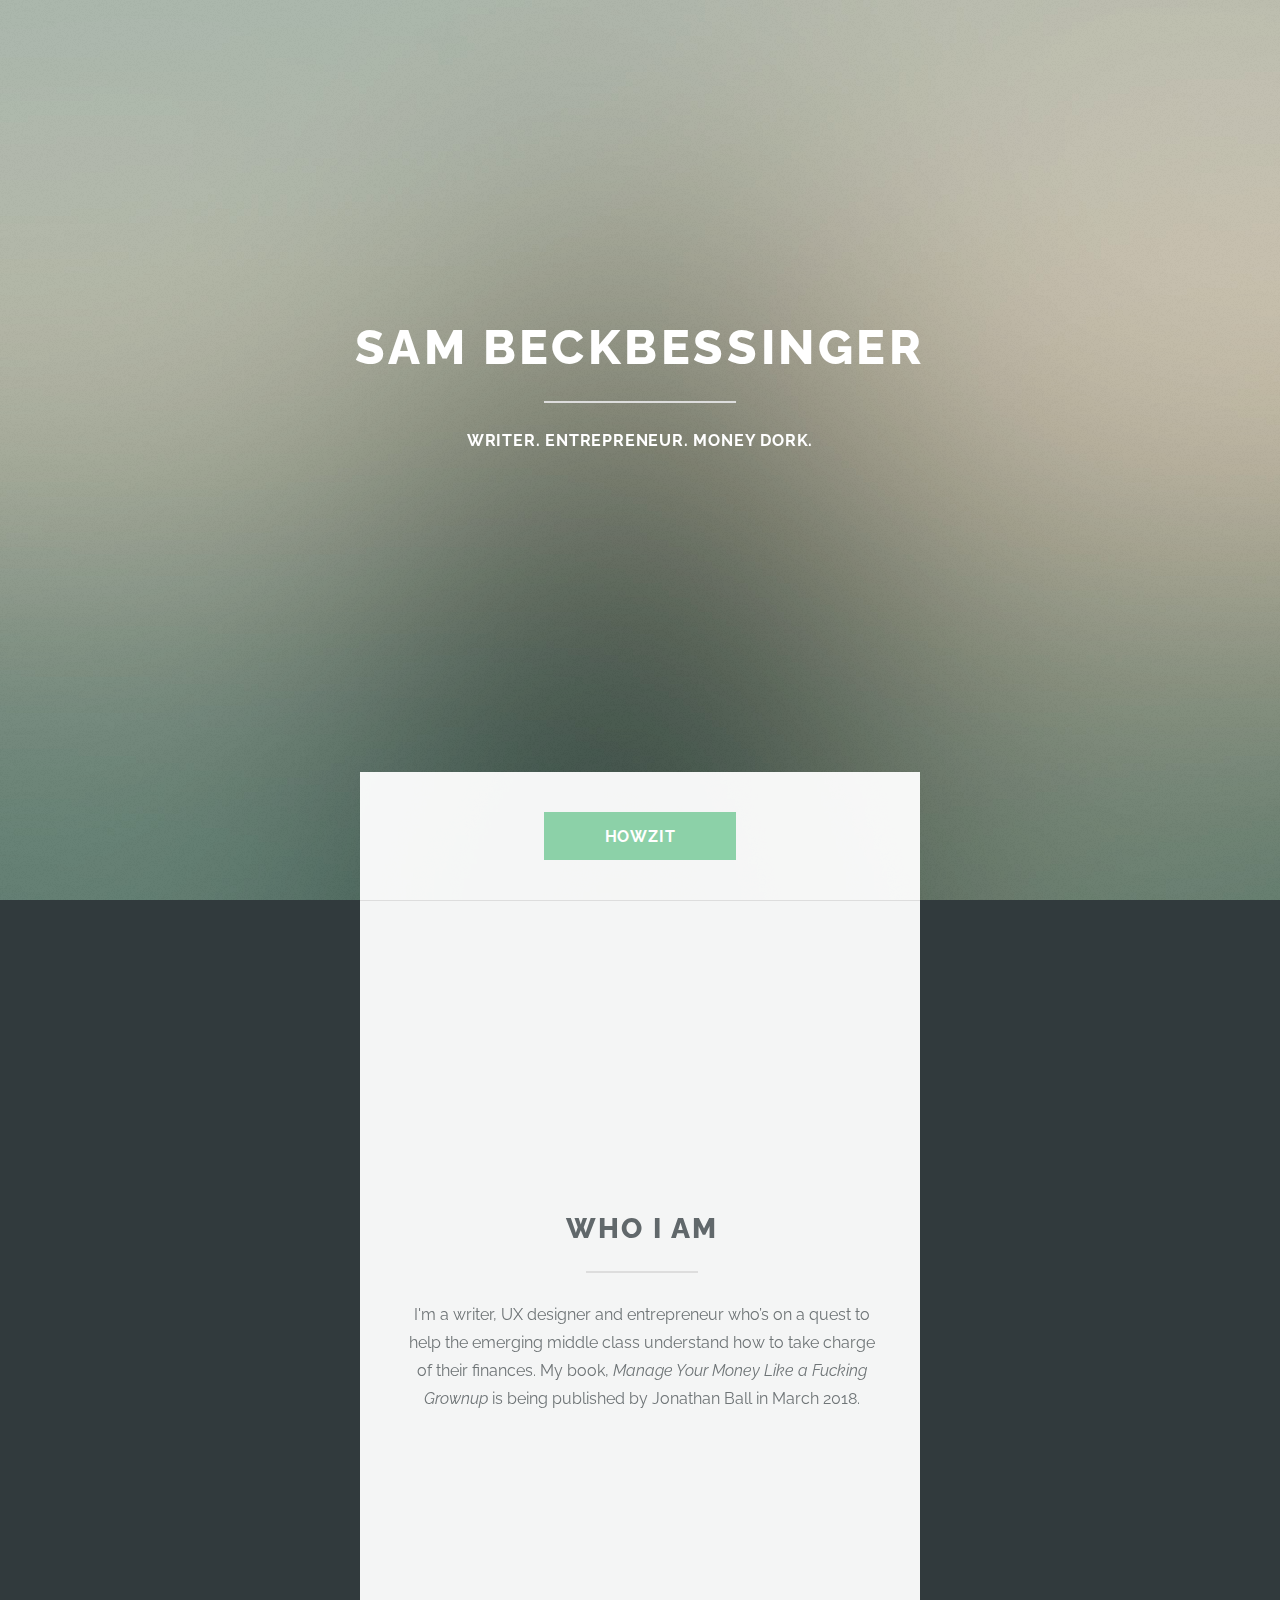
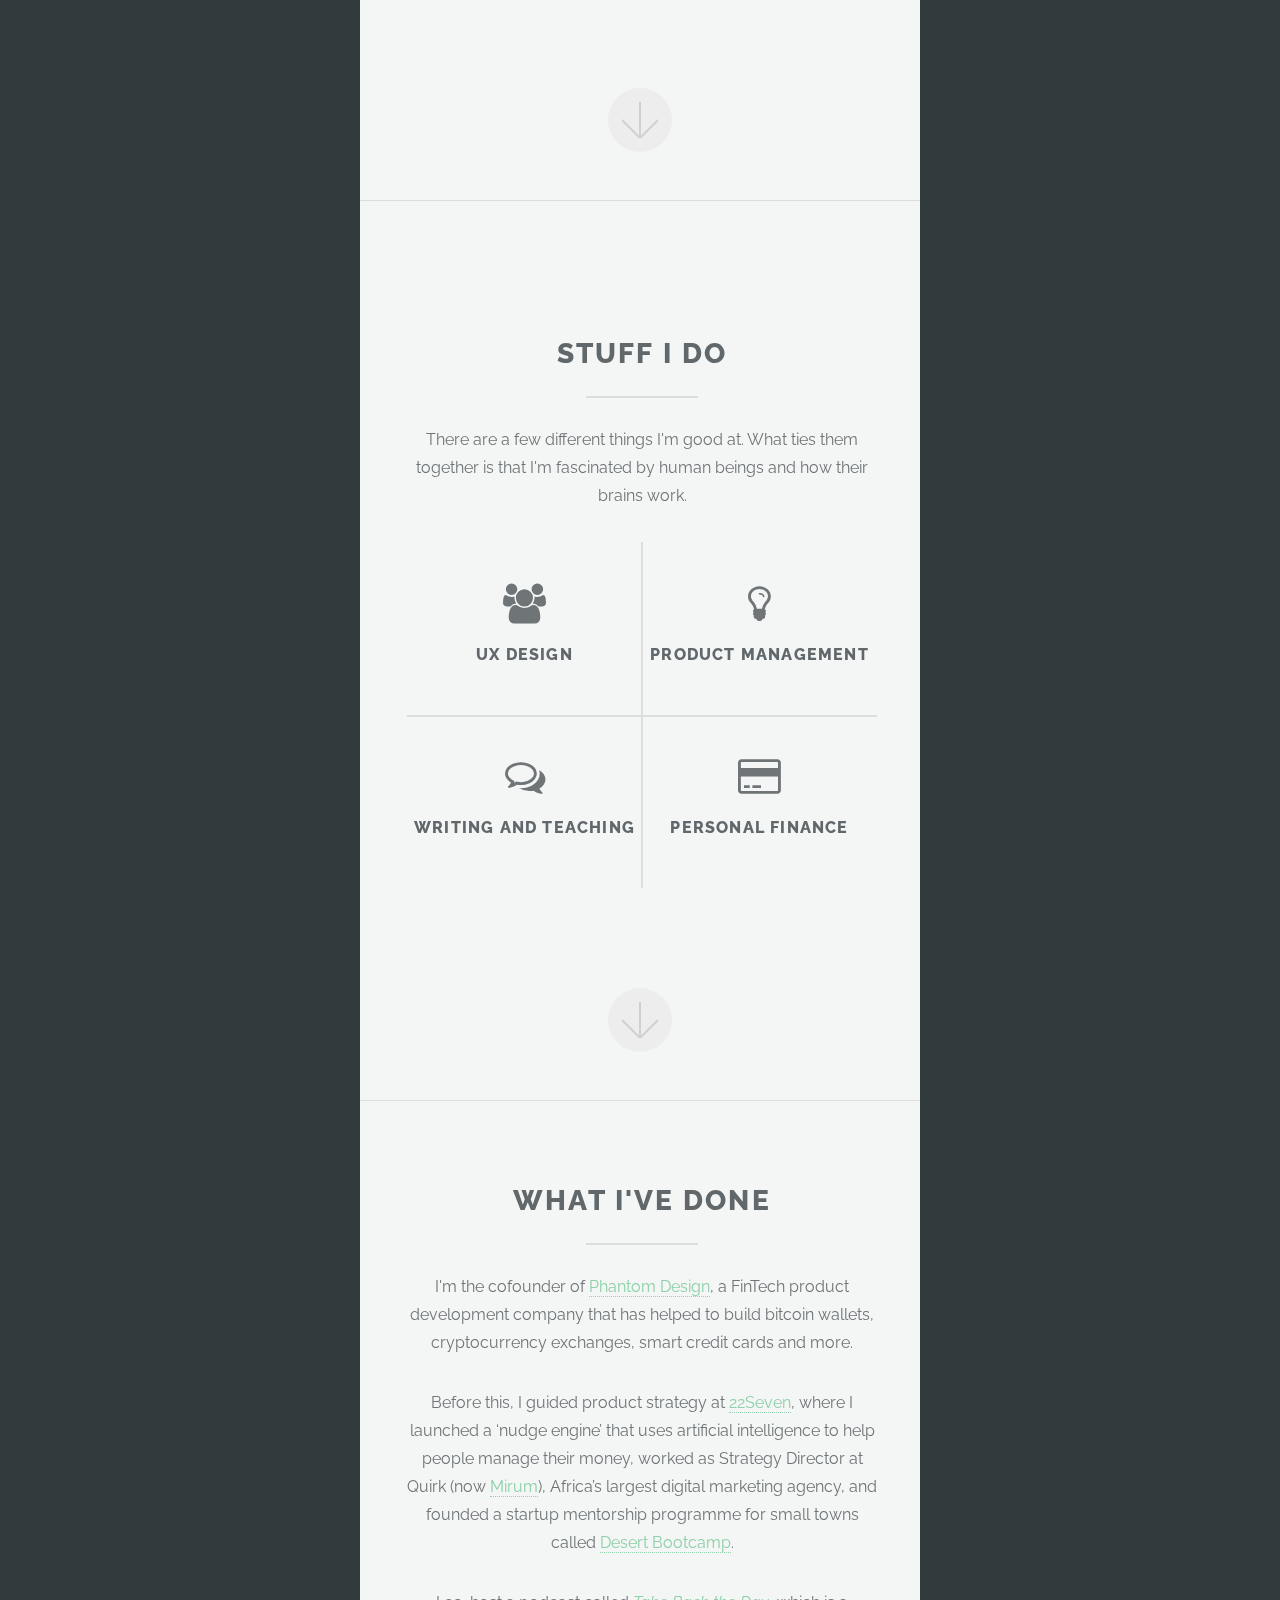
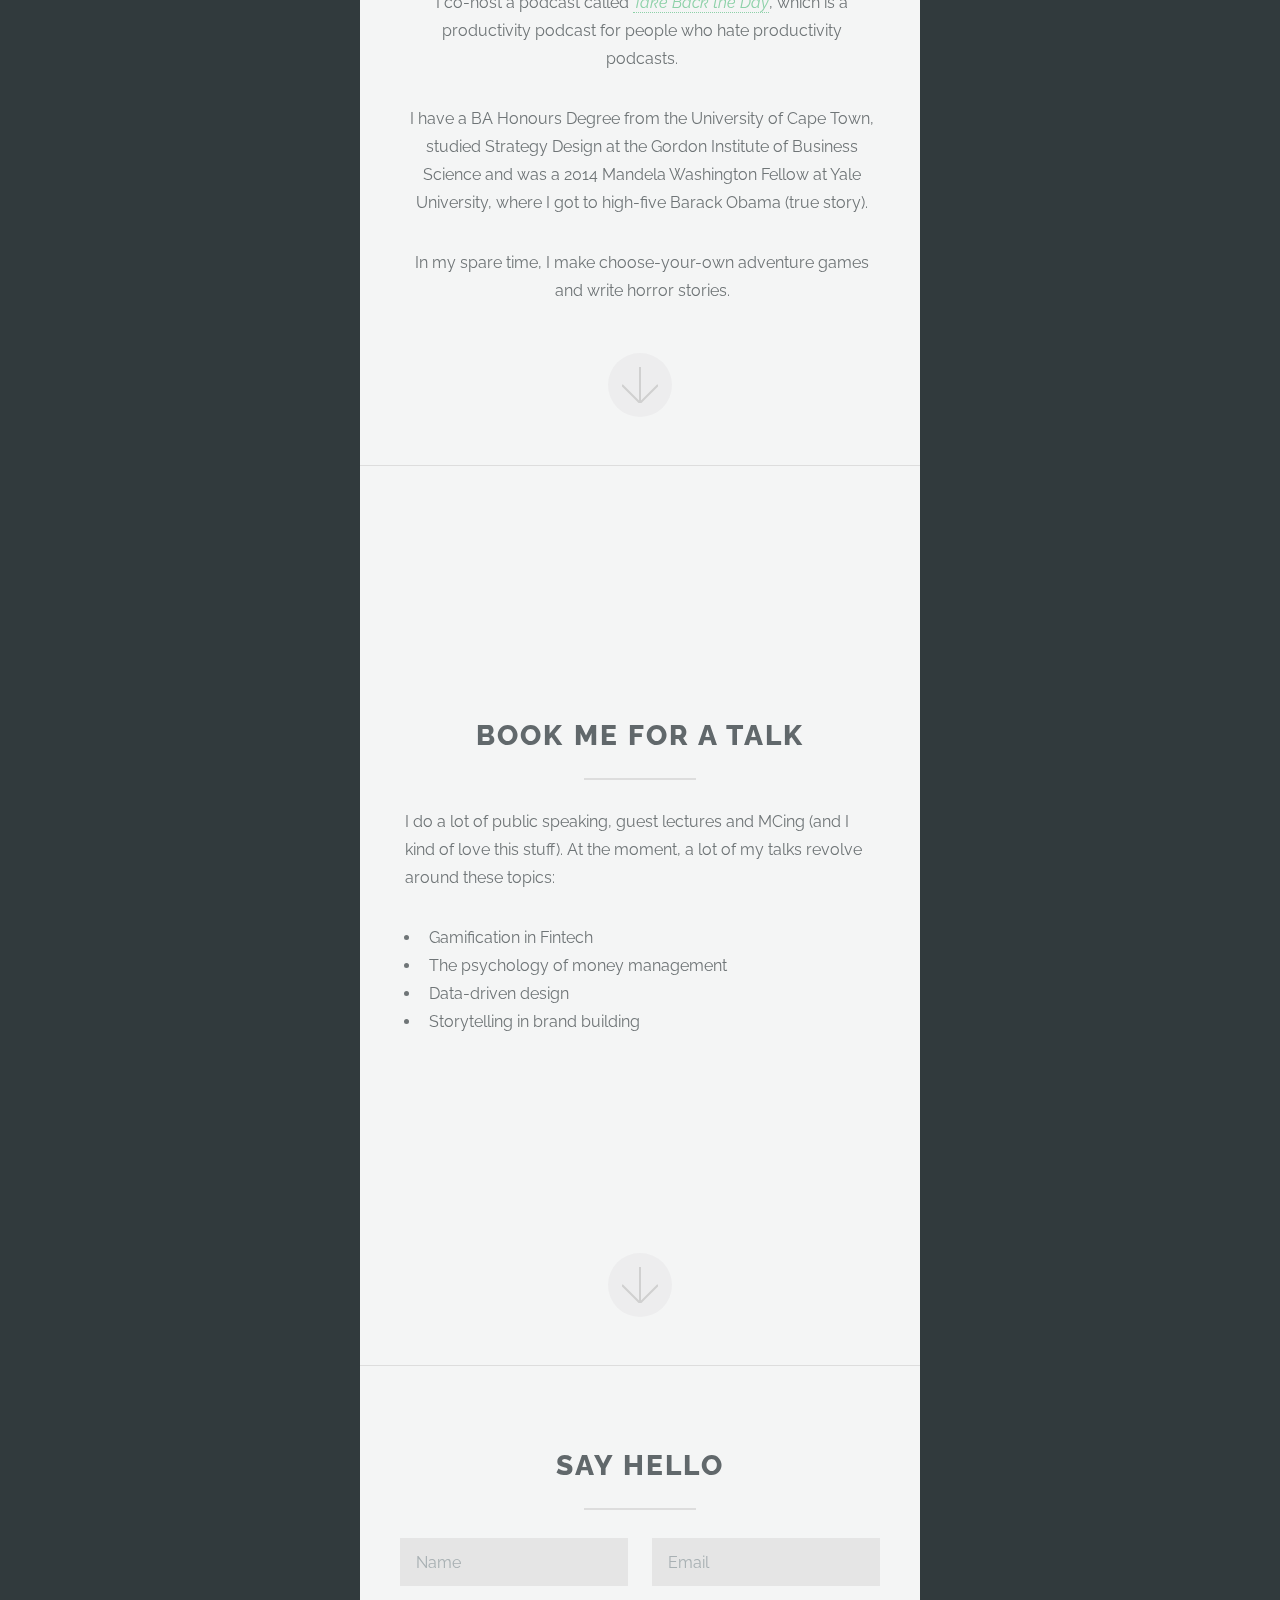
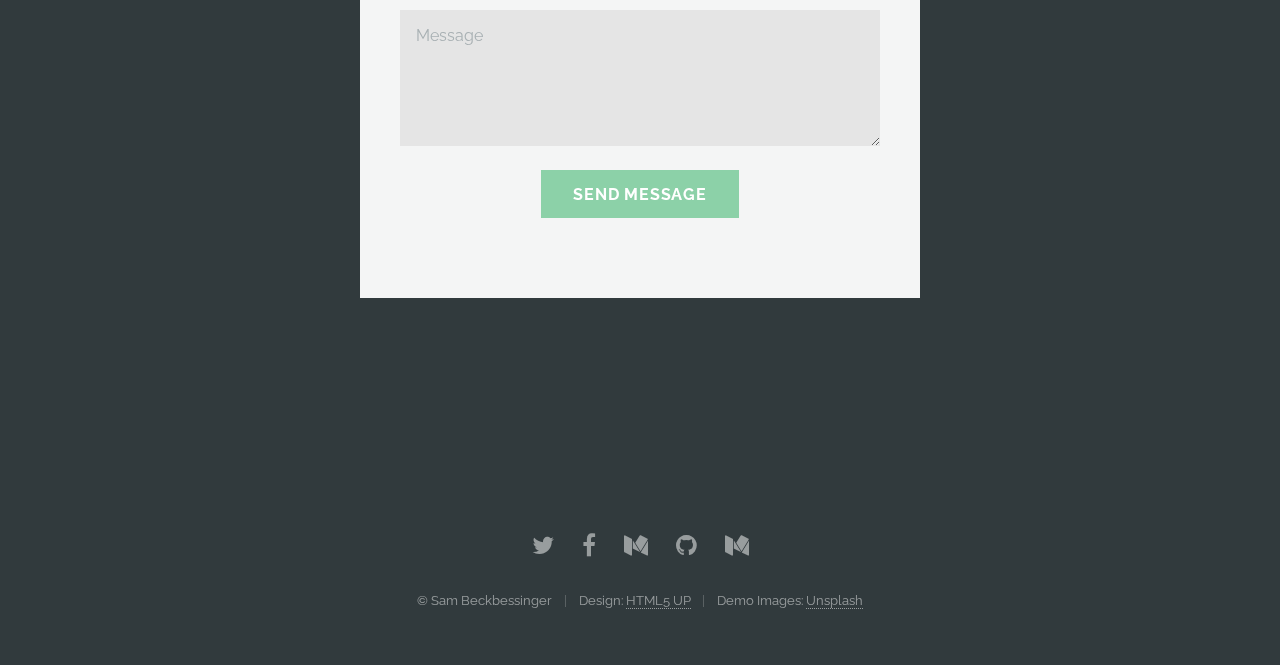
==== index.html @ 21bec955 "Contact form" ====
<!DOCTYPE HTML>
<!--
	Oh, hi. Why are you in the code, yo? If you're wondering, the orignal template is from HTML5up, who are friggen awesome. And god bless them, I'm a mediocre web developer at best. You should test me on my in-depth knowledge of Buffy the Vampire Slayer, though.
-->
<html>
	<head>
		<meta charset="utf-8" />
		<meta http-equiv="x-ua-compatible" content="ie=edge">
		<meta name="viewport" content="width=device-width, initial-scale=1" />
		<!--SEO information-->
		<title>Howzit, you found Sam Beckbessinger.</title>
		<meta name="description" content="Sam is a UX Designer, writer, entrepreneur and money dork. Come say hello.">
		<meta name="keywords" content="ux design, fintech, south africa, personal financial management, fiction, design thinking">
		<!--Stylesheets and js-->
		<!--[if lte IE 8]><script src="assets/js/ie/html5shiv.js"></script><![endif]-->
		<link rel="stylesheet" href="assets/css/main.css" />
		<!--[if lte IE 8]><link rel="stylesheet" href="assets/css/ie8.css" /><![endif]-->
		<!--[if lte IE 9]><link rel="stylesheet" href="assets/css/ie9.css" /><![endif]-->
		<!--Favicons and icons-->
		<link rel="icon" type="image/png" sizes="16x16" href="images/icons/favicon-16x16.png">
	</head>
	<body>

		<!-- Header -->
			<section id="header">
				<header class="major">
					<h1>Sam Beckbessinger</h1>
					<p>Writer. Entrepreneur. Money Dork.</p>
				</header>
				<div class="container">
					<ul class="actions">
						<li><a href="#one" class="button special scrolly">Howzit</a></li>
					</ul>
				</div>
			</section>

		<!-- One -->
			<section id="one" class="main special">
				<div class="container">
					<span class="image fit primary"><img src="images/pic01.jpg" alt="" /></span>
					<div class="content">
						<header class="major">
							<h2>Who I am</h2>
						</header>
						<p>I'm a writer, UX designer and entrepreneur who’s on a quest to help the emerging middle class understand how to take charge of their finances. My book, <em>Manage Your Money Like a Fucking Grownup</em> is being published by Jonathan Ball in March 2018.</p>
					</div>
					<a href="#two" class="goto-next scrolly">What else?</a>
				</div>
			</section>

		<!-- Two -->
			<section id="two" class="main special">
				<div class="container">
					<span class="image fit primary"><img src="images/pic02.jpg" alt="" /></span>
					<div class="content">
						<header class="major">
							<h2>Stuff I do</h2>
						</header>
						<p>There are a few different things I'm good at. What ties them together is that I'm fascinated by human beings and how their brains work.</p>
						<ul class="icons-grid">
							<li>
								<span class="icon major fa-users"></span>
								<h3>UX Design</h3>
							</li>
							<li>
								<span class="icon major fa-lightbulb-o"></span>
								<h3>Product Management</h3>
							</li>
							<li>
								<span class="icon major fa-comments-o"></span>
								<h3>Writing and Teaching</h3>
							</li>
							<li>
								<span class="icon major fa-credit-card"></span>
								<h3>Personal Finance</h3>
							</li>
						</ul>
					</div>
					<a href="#three" class="goto-next scrolly">Next</a>
				</div>
			</section>

			<!-- Three -->
			<section id="three" class="main special">
				<div class="container">
					<span class="image fit primary"><img src="images/pic01.jpg" alt="" /></span>
					<div class="content">
						<header class="major">
							<h2>What I've done</h2>
						</header>
						<p>I'm the cofounder of <a href="https://phantom.design" target="_blank">Phantom Design</a>, a FinTech product development company that has helped to build bitcoin wallets, cryptocurrency exchanges, smart credit cards and more.</p>
						<p>Before this, I guided product strategy at <a href="https://22seven.com/" target="_blank">22Seven</a>, where I launched a ‘nudge engine’ that uses artificial intelligence to help people manage their money, worked as Strategy Director at Quirk (now <a href="https://www.mirumagency.com/" target="_blank">Mirum</a>), Africa’s largest digital marketing agency, and founded a startup mentorship programme for small towns called <a href="http://ventureburn.com/2017/04/desert-startup-bootcamp-launched-tshwane/" target="_blank">Desert Bootcamp</a>.
						<p>I co-host a podcast called <a href="http://takebacktheday.co/" target="_blank"><em>Take Back the Day</em></a>, which is a productivity podcast for people who hate productivity podcasts.</p>
						<p> I have a BA Honours Degree from the University of Cape Town, studied Strategy Design at the Gordon Institute of Business Science and was a 2014 Mandela Washington Fellow at Yale University, where I got to high-five Barack Obama (true story).</p>
						<p>In my spare time, I make choose-your-own adventure games and write horror stories.</p>
					</div>
					<a href="#two" class="goto-next scrolly">What else?</a>
				</div>
			</section>

		<!-- Four -->
			<section id="four" class="main">
				<div class="container">
					<div class="content">
						<header class="major">
							<h2>Book me for a talk</h2>
						</header>
						<p>I do a lot of public speaking, guest lectures and MCing (and I kind of love this stuff). At the moment, a lot of my talks revolve around these topics:</p>
						<ul>
							<li>Gamification in Fintech</li>
							<li>The psychology of money management</li>
							<li>Data-driven design</li>
							<li>Storytelling in brand building</li>
						</ul>
					</div>
					<a href="#footer" class="goto-next scrolly">Next</a>
				</div>
			</section>

		<!-- Footer -->
			<section id="footer">
				<div class="container">
					<header class="major">
						<h2>Say hello</h2>
					</header>
					<form method="post" action="https://formspree.io/sam.beckbessinger@gmail.com">
						<div class="row uniform">
							<div class="6u 12u$(xsmall)"><input type="text" name="name" id="name" placeholder="Name" /></div>
							<div class="6u$ 12u$(xsmall)"><input type="email" name="email" id="email" placeholder="Email" /></div>
							<div class="12u$"><textarea name="message" id="message" placeholder="Message" rows="4"></textarea></div>
							<input type="hidden" name="_subject" value="Someone contacted you on the website" />
							<input type="hidden" name="_next" value="/thanks.html" />
							<div class="12u$">
								<ul class="actions">
									<li><input type="submit" value="Send Message" class="special" /></li>
								</ul>
							</div>
						</div>
					</form>
				</div>

				<footer>
					<ul class="icons">
						<li><a href="http://twitter.com/greenhamsam" class="icon alt fa-twitter" target="_blank"><span class="label">Twitter</span></a></li>
						<li><a href="https://www.facebook.com/sam.beckbessinger" class="icon alt fa-facebook" target="_blank"><span class="label">Facebook</span></a></li>
						<li><a href="https://medium.com/@greenhamsam" class="icon alt fa-medium" target="_blank"><span class="label">Medium</span></a></li>
						<li><a href="https://github.com/greenhamsam" class="icon alt fa-github" target="_blank"><span class="label">Github</span></a></li>
						<li><a href="https://www.linkedin.com/in/sambeckbessinger/" class="icon alt fa-medium" target="_blank"><span class="label">LinkedIn</span></a></li>
					</ul>
					<ul class="copyright">
						<li>&copy; Sam Beckbessinger</li><li>Design: <a href="http://html5up.net">HTML5 UP</a></li><li>Demo Images: <a href="http://unsplash.com">Unsplash</a></li>
					</ul>
				</footer>
			</section>

		<!-- Scripts -->
			<script src="assets/js/jquery.min.js"></script>
			<script src="assets/js/jquery.scrollex.min.js"></script>
			<script src="assets/js/jquery.scrolly.min.js"></script>
			<script src="assets/js/skel.min.js"></script>
			<script src="assets/js/util.js"></script>
			<!--[if lte IE 8]><script src="assets/js/ie/respond.min.js"></script><![endif]-->
			<script src="assets/js/main.js"></script>

	</body>
</html>
---- assets/css/main.css ----
@import url("font-awesome.min.css");
@import url("https://fonts.googleapis.com/css?family=Raleway:400,400italic,700,800");

/*
	Highlights by HTML5 UP
	html5up.net | @ajlkn
	Free for personal and commercial use under the CCA 3.0 license (html5up.net/license)
*/

/* Reset */

	html, body, div, span, applet, object, iframe, h1, h2, h3, h4, h5, h6, p, blockquote, pre, a, abbr, acronym, address, big, cite, code, del, dfn, em, img, ins, kbd, q, s, samp, small, strike, strong, sub, sup, tt, var, b, u, i, center, dl, dt, dd, ol, ul, li, fieldset, form, label, legend, table, caption, tbody, tfoot, thead, tr, th, td, article, aside, canvas, details, embed, figure, figcaption, footer, header, hgroup, menu, nav, output, ruby, section, summary, time, mark, audio, video {
		margin: 0;
		padding: 0;
		border: 0;
		font-size: 100%;
		font: inherit;
		vertical-align: baseline;
	}

	article, aside, details, figcaption, figure, footer, header, hgroup, menu, nav, section {
		display: block;
	}

	body {
		line-height: 1;
	}

	ol, ul {
		list-style: none;
	}

	blockquote, q {
		quotes: none;
	}

	blockquote:before, blockquote:after, q:before, q:after {
		content: '';
		content: none;
	}

	table {
		border-collapse: collapse;
		border-spacing: 0;
	}

	body {
		-webkit-text-size-adjust: none;
	}

/* Box Model */

	*, *:before, *:after {
		-moz-box-sizing: border-box;
		-webkit-box-sizing: border-box;
		box-sizing: border-box;
	}

/* Containers */

	.container {
		margin-left: auto;
		margin-right: auto;
	}

	.container.\31 25\25 {
		width: 100%;
		max-width: 43.75em;
		min-width: 35em;
	}

	.container.\37 5\25 {
		width: 26.25em;
	}

	.container.\35 0\25 {
		width: 17.5em;
	}

	.container.\32 5\25 {
		width: 8.75em;
	}

	.container {
		width: 35em;
	}

	@media screen and (max-width: 1680px) {

		.container.\31 25\25 {
			width: 100%;
			max-width: 43.75em;
			min-width: 35em;
		}

		.container.\37 5\25 {
			width: 26.25em;
		}

		.container.\35 0\25 {
			width: 17.5em;
		}

		.container.\32 5\25 {
			width: 8.75em;
		}

		.container {
			width: 35em;
		}

	}

	@media screen and (max-width: 980px) {

		.container.\31 25\25 {
			width: 100%;
			max-width: 100%;
			min-width: 80%;
		}

		.container.\37 5\25 {
			width: 60%;
		}

		.container.\35 0\25 {
			width: 40%;
		}

		.container.\32 5\25 {
			width: 20%;
		}

		.container {
			width: 80%;
		}

	}

	@media screen and (max-width: 736px) {

		.container.\31 25\25 {
			width: 100%;
			max-width: 100%;
			min-width: 80%;
		}

		.container.\37 5\25 {
			width: 60%;
		}

		.container.\35 0\25 {
			width: 40%;
		}

		.container.\32 5\25 {
			width: 20%;
		}

		.container {
			width: 80%;
		}

	}

	@media screen and (max-width: 480px) {

		.container.\31 25\25 {
			width: 100%;
			max-width: 125%;
			min-width: 100%;
		}

		.container.\37 5\25 {
			width: 75%;
		}

		.container.\35 0\25 {
			width: 50%;
		}

		.container.\32 5\25 {
			width: 25%;
		}

		.container {
			width: 100%;
		}

	}

/* Grid */

	.row {
		border-bottom: solid 1px transparent;
		-moz-box-sizing: border-box;
		-webkit-box-sizing: border-box;
		box-sizing: border-box;
	}

	.row > * {
		float: left;
		-moz-box-sizing: border-box;
		-webkit-box-sizing: border-box;
		box-sizing: border-box;
	}

	.row:after, .row:before {
		content: '';
		display: block;
		clear: both;
		height: 0;
	}

	.row.uniform > * > :first-child {
		margin-top: 0;
	}

	.row.uniform > * > :last-child {
		margin-bottom: 0;
	}

	.row.\30 \25 > * {
		padding: 0 0 0 0em;
	}

	.row.\30 \25 {
		margin: 0 0 -1px 0em;
	}

	.row.uniform.\30 \25 > * {
		padding: 0em 0 0 0em;
	}

	.row.uniform.\30 \25 {
		margin: 0em 0 -1px 0em;
	}

	.row > * {
		padding: 0 0 0 1.5em;
	}

	.row {
		margin: 0 0 -1px -1.5em;
	}

	.row.uniform > * {
		padding: 1.5em 0 0 1.5em;
	}

	.row.uniform {
		margin: -1.5em 0 -1px -1.5em;
	}

	.row.\32 00\25 > * {
		padding: 0 0 0 3em;
	}

	.row.\32 00\25 {
		margin: 0 0 -1px -3em;
	}

	.row.uniform.\32 00\25 > * {
		padding: 3em 0 0 3em;
	}

	.row.uniform.\32 00\25 {
		margin: -3em 0 -1px -3em;
	}

	.row.\31 50\25 > * {
		padding: 0 0 0 2.25em;
	}

	.row.\31 50\25 {
		margin: 0 0 -1px -2.25em;
	}

	.row.uniform.\31 50\25 > * {
		padding: 2.25em 0 0 2.25em;
	}

	.row.uniform.\31 50\25 {
		margin: -2.25em 0 -1px -2.25em;
	}

	.row.\35 0\25 > * {
		padding: 0 0 0 0.75em;
	}

	.row.\35 0\25 {
		margin: 0 0 -1px -0.75em;
	}

	.row.uniform.\35 0\25 > * {
		padding: 0.75em 0 0 0.75em;
	}

	.row.uniform.\35 0\25 {
		margin: -0.75em 0 -1px -0.75em;
	}

	.row.\32 5\25 > * {
		padding: 0 0 0 0.375em;
	}

	.row.\32 5\25 {
		margin: 0 0 -1px -0.375em;
	}

	.row.uniform.\32 5\25 > * {
		padding: 0.375em 0 0 0.375em;
	}

	.row.uniform.\32 5\25 {
		margin: -0.375em 0 -1px -0.375em;
	}

	.\31 2u, .\31 2u\24 {
		width: 100%;
		clear: none;
		margin-left: 0;
	}

	.\31 1u, .\31 1u\24 {
		width: 91.6666666667%;
		clear: none;
		margin-left: 0;
	}

	.\31 0u, .\31 0u\24 {
		width: 83.3333333333%;
		clear: none;
		margin-left: 0;
	}

	.\39 u, .\39 u\24 {
		width: 75%;
		clear: none;
		margin-left: 0;
	}

	.\38 u, .\38 u\24 {
		width: 66.6666666667%;
		clear: none;
		margin-left: 0;
	}

	.\37 u, .\37 u\24 {
		width: 58.3333333333%;
		clear: none;
		margin-left: 0;
	}

	.\36 u, .\36 u\24 {
		width: 50%;
		clear: none;
		margin-left: 0;
	}

	.\35 u, .\35 u\24 {
		width: 41.6666666667%;
		clear: none;
		margin-left: 0;
	}

	.\34 u, .\34 u\24 {
		width: 33.3333333333%;
		clear: none;
		margin-left: 0;
	}

	.\33 u, .\33 u\24 {
		width: 25%;
		clear: none;
		margin-left: 0;
	}

	.\32 u, .\32 u\24 {
		width: 16.6666666667%;
		clear: none;
		margin-left: 0;
	}

	.\31 u, .\31 u\24 {
		width: 8.3333333333%;
		clear: none;
		margin-left: 0;
	}

	.\31 2u\24 + *,
	.\31 1u\24 + *,
	.\31 0u\24 + *,
	.\39 u\24 + *,
	.\38 u\24 + *,
	.\37 u\24 + *,
	.\36 u\24 + *,
	.\35 u\24 + *,
	.\34 u\24 + *,
	.\33 u\24 + *,
	.\32 u\24 + *,
	.\31 u\24 + * {
		clear: left;
	}

	.\-11u {
		margin-left: 91.66667%;
	}

	.\-10u {
		margin-left: 83.33333%;
	}

	.\-9u {
		margin-left: 75%;
	}

	.\-8u {
		margin-left: 66.66667%;
	}

	.\-7u {
		margin-left: 58.33333%;
	}

	.\-6u {
		margin-left: 50%;
	}

	.\-5u {
		margin-left: 41.66667%;
	}

	.\-4u {
		margin-left: 33.33333%;
	}

	.\-3u {
		margin-left: 25%;
	}

	.\-2u {
		margin-left: 16.66667%;
	}

	.\-1u {
		margin-left: 8.33333%;
	}

	@media screen and (max-width: 1680px) {

		.row > * {
			padding: 0 0 0 1.5em;
		}

		.row {
			margin: 0 0 -1px -1.5em;
		}

		.row.uniform > * {
			padding: 1.5em 0 0 1.5em;
		}

		.row.uniform {
			margin: -1.5em 0 -1px -1.5em;
		}

		.row.\32 00\25 > * {
			padding: 0 0 0 3em;
		}

		.row.\32 00\25 {
			margin: 0 0 -1px -3em;
		}

		.row.uniform.\32 00\25 > * {
			padding: 3em 0 0 3em;
		}

		.row.uniform.\32 00\25 {
			margin: -3em 0 -1px -3em;
		}

		.row.\31 50\25 > * {
			padding: 0 0 0 2.25em;
		}

		.row.\31 50\25 {
			margin: 0 0 -1px -2.25em;
		}

		.row.uniform.\31 50\25 > * {
			padding: 2.25em 0 0 2.25em;
		}

		.row.uniform.\31 50\25 {
			margin: -2.25em 0 -1px -2.25em;
		}

		.row.\35 0\25 > * {
			padding: 0 0 0 0.75em;
		}

		.row.\35 0\25 {
			margin: 0 0 -1px -0.75em;
		}

		.row.uniform.\35 0\25 > * {
			padding: 0.75em 0 0 0.75em;
		}

		.row.uniform.\35 0\25 {
			margin: -0.75em 0 -1px -0.75em;
		}

		.row.\32 5\25 > * {
			padding: 0 0 0 0.375em;
		}

		.row.\32 5\25 {
			margin: 0 0 -1px -0.375em;
		}

		.row.uniform.\32 5\25 > * {
			padding: 0.375em 0 0 0.375em;
		}

		.row.uniform.\32 5\25 {
			margin: -0.375em 0 -1px -0.375em;
		}

		.\31 2u\28large\29, .\31 2u\24\28large\29 {
			width: 100%;
			clear: none;
			margin-left: 0;
		}

		.\31 1u\28large\29, .\31 1u\24\28large\29 {
			width: 91.6666666667%;
			clear: none;
			margin-left: 0;
		}

		.\31 0u\28large\29, .\31 0u\24\28large\29 {
			width: 83.3333333333%;
			clear: none;
			margin-left: 0;
		}

		.\39 u\28large\29, .\39 u\24\28large\29 {
			width: 75%;
			clear: none;
			margin-left: 0;
		}

		.\38 u\28large\29, .\38 u\24\28large\29 {
			width: 66.6666666667%;
			clear: none;
			margin-left: 0;
		}

		.\37 u\28large\29, .\37 u\24\28large\29 {
			width: 58.3333333333%;
			clear: none;
			margin-left: 0;
		}

		.\36 u\28large\29, .\36 u\24\28large\29 {
			width: 50%;
			clear: none;
			margin-left: 0;
		}

		.\35 u\28large\29, .\35 u\24\28large\29 {
			width: 41.6666666667%;
			clear: none;
			margin-left: 0;
		}

		.\34 u\28large\29, .\34 u\24\28large\29 {
			width: 33.3333333333%;
			clear: none;
			margin-left: 0;
		}

		.\33 u\28large\29, .\33 u\24\28large\29 {
			width: 25%;
			clear: none;
			margin-left: 0;
		}

		.\32 u\28large\29, .\32 u\24\28large\29 {
			width: 16.6666666667%;
			clear: none;
			margin-left: 0;
		}

		.\31 u\28large\29, .\31 u\24\28large\29 {
			width: 8.3333333333%;
			clear: none;
			margin-left: 0;
		}

		.\31 2u\24\28large\29 + *,
		.\31 1u\24\28large\29 + *,
		.\31 0u\24\28large\29 + *,
		.\39 u\24\28large\29 + *,
		.\38 u\24\28large\29 + *,
		.\37 u\24\28large\29 + *,
		.\36 u\24\28large\29 + *,
		.\35 u\24\28large\29 + *,
		.\34 u\24\28large\29 + *,
		.\33 u\24\28large\29 + *,
		.\32 u\24\28large\29 + *,
		.\31 u\24\28large\29 + * {
			clear: left;
		}

		.\-11u\28large\29 {
			margin-left: 91.66667%;
		}

		.\-10u\28large\29 {
			margin-left: 83.33333%;
		}

		.\-9u\28large\29 {
			margin-left: 75%;
		}

		.\-8u\28large\29 {
			margin-left: 66.66667%;
		}

		.\-7u\28large\29 {
			margin-left: 58.33333%;
		}

		.\-6u\28large\29 {
			margin-left: 50%;
		}

		.\-5u\28large\29 {
			margin-left: 41.66667%;
		}

		.\-4u\28large\29 {
			margin-left: 33.33333%;
		}

		.\-3u\28large\29 {
			margin-left: 25%;
		}

		.\-2u\28large\29 {
			margin-left: 16.66667%;
		}

		.\-1u\28large\29 {
			margin-left: 8.33333%;
		}

	}

	@media screen and (max-width: 980px) {

		.row > * {
			padding: 0 0 0 1.5em;
		}

		.row {
			margin: 0 0 -1px -1.5em;
		}

		.row.uniform > * {
			padding: 1.5em 0 0 1.5em;
		}

		.row.uniform {
			margin: -1.5em 0 -1px -1.5em;
		}

		.row.\32 00\25 > * {
			padding: 0 0 0 3em;
		}

		.row.\32 00\25 {
			margin: 0 0 -1px -3em;
		}

		.row.uniform.\32 00\25 > * {
			padding: 3em 0 0 3em;
		}

		.row.uniform.\32 00\25 {
			margin: -3em 0 -1px -3em;
		}

		.row.\31 50\25 > * {
			padding: 0 0 0 2.25em;
		}

		.row.\31 50\25 {
			margin: 0 0 -1px -2.25em;
		}

		.row.uniform.\31 50\25 > * {
			padding: 2.25em 0 0 2.25em;
		}

		.row.uniform.\31 50\25 {
			margin: -2.25em 0 -1px -2.25em;
		}

		.row.\35 0\25 > * {
			padding: 0 0 0 0.75em;
		}

		.row.\35 0\25 {
			margin: 0 0 -1px -0.75em;
		}

		.row.uniform.\35 0\25 > * {
			padding: 0.75em 0 0 0.75em;
		}

		.row.uniform.\35 0\25 {
			margin: -0.75em 0 -1px -0.75em;
		}

		.row.\32 5\25 > * {
			padding: 0 0 0 0.375em;
		}

		.row.\32 5\25 {
			margin: 0 0 -1px -0.375em;
		}

		.row.uniform.\32 5\25 > * {
			padding: 0.375em 0 0 0.375em;
		}

		.row.uniform.\32 5\25 {
			margin: -0.375em 0 -1px -0.375em;
		}

		.\31 2u\28medium\29, .\31 2u\24\28medium\29 {
			width: 100%;
			clear: none;
			margin-left: 0;
		}

		.\31 1u\28medium\29, .\31 1u\24\28medium\29 {
			width: 91.6666666667%;
			clear: none;
			margin-left: 0;
		}

		.\31 0u\28medium\29, .\31 0u\24\28medium\29 {
			width: 83.3333333333%;
			clear: none;
			margin-left: 0;
		}

		.\39 u\28medium\29, .\39 u\24\28medium\29 {
			width: 75%;
			clear: none;
			margin-left: 0;
		}

		.\38 u\28medium\29, .\38 u\24\28medium\29 {
			width: 66.6666666667%;
			clear: none;
			margin-left: 0;
		}

		.\37 u\28medium\29, .\37 u\24\28medium\29 {
			width: 58.3333333333%;
			clear: none;
			margin-left: 0;
		}

		.\36 u\28medium\29, .\36 u\24\28medium\29 {
			width: 50%;
			clear: none;
			margin-left: 0;
		}

		.\35 u\28medium\29, .\35 u\24\28medium\29 {
			width: 41.6666666667%;
			clear: none;
			margin-left: 0;
		}

		.\34 u\28medium\29, .\34 u\24\28medium\29 {
			width: 33.3333333333%;
			clear: none;
			margin-left: 0;
		}

		.\33 u\28medium\29, .\33 u\24\28medium\29 {
			width: 25%;
			clear: none;
			margin-left: 0;
		}

		.\32 u\28medium\29, .\32 u\24\28medium\29 {
			width: 16.6666666667%;
			clear: none;
			margin-left: 0;
		}

		.\31 u\28medium\29, .\31 u\24\28medium\29 {
			width: 8.3333333333%;
			clear: none;
			margin-left: 0;
		}

		.\31 2u\24\28medium\29 + *,
		.\31 1u\24\28medium\29 + *,
		.\31 0u\24\28medium\29 + *,
		.\39 u\24\28medium\29 + *,
		.\38 u\24\28medium\29 + *,
		.\37 u\24\28medium\29 + *,
		.\36 u\24\28medium\29 + *,
		.\35 u\24\28medium\29 + *,
		.\34 u\24\28medium\29 + *,
		.\33 u\24\28medium\29 + *,
		.\32 u\24\28medium\29 + *,
		.\31 u\24\28medium\29 + * {
			clear: left;
		}

		.\-11u\28medium\29 {
			margin-left: 91.66667%;
		}

		.\-10u\28medium\29 {
			margin-left: 83.33333%;
		}

		.\-9u\28medium\29 {
			margin-left: 75%;
		}

		.\-8u\28medium\29 {
			margin-left: 66.66667%;
		}

		.\-7u\28medium\29 {
			margin-left: 58.33333%;
		}

		.\-6u\28medium\29 {
			margin-left: 50%;
		}

		.\-5u\28medium\29 {
			margin-left: 41.66667%;
		}

		.\-4u\28medium\29 {
			margin-left: 33.33333%;
		}

		.\-3u\28medium\29 {
			margin-left: 25%;
		}

		.\-2u\28medium\29 {
			margin-left: 16.66667%;
		}

		.\-1u\28medium\29 {
			margin-left: 8.33333%;
		}

	}

	@media screen and (max-width: 736px) {

		.row > * {
			padding: 0 0 0 1em;
		}

		.row {
			margin: 0 0 -1px -1em;
		}

		.row.uniform > * {
			padding: 1em 0 0 1em;
		}

		.row.uniform {
			margin: -1em 0 -1px -1em;
		}

		.row.\32 00\25 > * {
			padding: 0 0 0 2em;
		}

		.row.\32 00\25 {
			margin: 0 0 -1px -2em;
		}

		.row.uniform.\32 00\25 > * {
			padding: 2em 0 0 2em;
		}

		.row.uniform.\32 00\25 {
			margin: -2em 0 -1px -2em;
		}

		.row.\31 50\25 > * {
			padding: 0 0 0 1.5em;
		}

		.row.\31 50\25 {
			margin: 0 0 -1px -1.5em;
		}

		.row.uniform.\31 50\25 > * {
			padding: 1.5em 0 0 1.5em;
		}

		.row.uniform.\31 50\25 {
			margin: -1.5em 0 -1px -1.5em;
		}

		.row.\35 0\25 > * {
			padding: 0 0 0 0.5em;
		}

		.row.\35 0\25 {
			margin: 0 0 -1px -0.5em;
		}

		.row.uniform.\35 0\25 > * {
			padding: 0.5em 0 0 0.5em;
		}

		.row.uniform.\35 0\25 {
			margin: -0.5em 0 -1px -0.5em;
		}

		.row.\32 5\25 > * {
			padding: 0 0 0 0.25em;
		}

		.row.\32 5\25 {
			margin: 0 0 -1px -0.25em;
		}

		.row.uniform.\32 5\25 > * {
			padding: 0.25em 0 0 0.25em;
		}

		.row.uniform.\32 5\25 {
			margin: -0.25em 0 -1px -0.25em;
		}

		.\31 2u\28small\29, .\31 2u\24\28small\29 {
			width: 100%;
			clear: none;
			margin-left: 0;
		}

		.\31 1u\28small\29, .\31 1u\24\28small\29 {
			width: 91.6666666667%;
			clear: none;
			margin-left: 0;
		}

		.\31 0u\28small\29, .\31 0u\24\28small\29 {
			width: 83.3333333333%;
			clear: none;
			margin-left: 0;
		}

		.\39 u\28small\29, .\39 u\24\28small\29 {
			width: 75%;
			clear: none;
			margin-left: 0;
		}

		.\38 u\28small\29, .\38 u\24\28small\29 {
			width: 66.6666666667%;
			clear: none;
			margin-left: 0;
		}

		.\37 u\28small\29, .\37 u\24\28small\29 {
			width: 58.3333333333%;
			clear: none;
			margin-left: 0;
		}

		.\36 u\28small\29, .\36 u\24\28small\29 {
			width: 50%;
			clear: none;
			margin-left: 0;
		}

		.\35 u\28small\29, .\35 u\24\28small\29 {
			width: 41.6666666667%;
			clear: none;
			margin-left: 0;
		}

		.\34 u\28small\29, .\34 u\24\28small\29 {
			width: 33.3333333333%;
			clear: none;
			margin-left: 0;
		}

		.\33 u\28small\29, .\33 u\24\28small\29 {
			width: 25%;
			clear: none;
			margin-left: 0;
		}

		.\32 u\28small\29, .\32 u\24\28small\29 {
			width: 16.6666666667%;
			clear: none;
			margin-left: 0;
		}

		.\31 u\28small\29, .\31 u\24\28small\29 {
			width: 8.3333333333%;
			clear: none;
			margin-left: 0;
		}

		.\31 2u\24\28small\29 + *,
		.\31 1u\24\28small\29 + *,
		.\31 0u\24\28small\29 + *,
		.\39 u\24\28small\29 + *,
		.\38 u\24\28small\29 + *,
		.\37 u\24\28small\29 + *,
		.\36 u\24\28small\29 + *,
		.\35 u\24\28small\29 + *,
		.\34 u\24\28small\29 + *,
		.\33 u\24\28small\29 + *,
		.\32 u\24\28small\29 + *,
		.\31 u\24\28small\29 + * {
			clear: left;
		}

		.\-11u\28small\29 {
			margin-left: 91.66667%;
		}

		.\-10u\28small\29 {
			margin-left: 83.33333%;
		}

		.\-9u\28small\29 {
			margin-left: 75%;
		}

		.\-8u\28small\29 {
			margin-left: 66.66667%;
		}

		.\-7u\28small\29 {
			margin-left: 58.33333%;
		}

		.\-6u\28small\29 {
			margin-left: 50%;
		}

		.\-5u\28small\29 {
			margin-left: 41.66667%;
		}

		.\-4u\28small\29 {
			margin-left: 33.33333%;
		}

		.\-3u\28small\29 {
			margin-left: 25%;
		}

		.\-2u\28small\29 {
			margin-left: 16.66667%;
		}

		.\-1u\28small\29 {
			margin-left: 8.33333%;
		}

	}

	@media screen and (max-width: 480px) {

		.row > * {
			padding: 0 0 0 1em;
		}

		.row {
			margin: 0 0 -1px -1em;
		}

		.row.uniform > * {
			padding: 1em 0 0 1em;
		}

		.row.uniform {
			margin: -1em 0 -1px -1em;
		}

		.row.\32 00\25 > * {
			padding: 0 0 0 2em;
		}

		.row.\32 00\25 {
			margin: 0 0 -1px -2em;
		}

		.row.uniform.\32 00\25 > * {
			padding: 2em 0 0 2em;
		}

		.row.uniform.\32 00\25 {
			margin: -2em 0 -1px -2em;
		}

		.row.\31 50\25 > * {
			padding: 0 0 0 1.5em;
		}

		.row.\31 50\25 {
			margin: 0 0 -1px -1.5em;
		}

		.row.uniform.\31 50\25 > * {
			padding: 1.5em 0 0 1.5em;
		}

		.row.uniform.\31 50\25 {
			margin: -1.5em 0 -1px -1.5em;
		}

		.row.\35 0\25 > * {
			padding: 0 0 0 0.5em;
		}

		.row.\35 0\25 {
			margin: 0 0 -1px -0.5em;
		}

		.row.uniform.\35 0\25 > * {
			padding: 0.5em 0 0 0.5em;
		}

		.row.uniform.\35 0\25 {
			margin: -0.5em 0 -1px -0.5em;
		}

		.row.\32 5\25 > * {
			padding: 0 0 0 0.25em;
		}

		.row.\32 5\25 {
			margin: 0 0 -1px -0.25em;
		}

		.row.uniform.\32 5\25 > * {
			padding: 0.25em 0 0 0.25em;
		}

		.row.uniform.\32 5\25 {
			margin: -0.25em 0 -1px -0.25em;
		}

		.\31 2u\28xsmall\29, .\31 2u\24\28xsmall\29 {
			width: 100%;
			clear: none;
			margin-left: 0;
		}

		.\31 1u\28xsmall\29, .\31 1u\24\28xsmall\29 {
			width: 91.6666666667%;
			clear: none;
			margin-left: 0;
		}

		.\31 0u\28xsmall\29, .\31 0u\24\28xsmall\29 {
			width: 83.3333333333%;
			clear: none;
			margin-left: 0;
		}

		.\39 u\28xsmall\29, .\39 u\24\28xsmall\29 {
			width: 75%;
			clear: none;
			margin-left: 0;
		}

		.\38 u\28xsmall\29, .\38 u\24\28xsmall\29 {
			width: 66.6666666667%;
			clear: none;
			margin-left: 0;
		}

		.\37 u\28xsmall\29, .\37 u\24\28xsmall\29 {
			width: 58.3333333333%;
			clear: none;
			margin-left: 0;
		}

		.\36 u\28xsmall\29, .\36 u\24\28xsmall\29 {
			width: 50%;
			clear: none;
			margin-left: 0;
		}

		.\35 u\28xsmall\29, .\35 u\24\28xsmall\29 {
			width: 41.6666666667%;
			clear: none;
			margin-left: 0;
		}

		.\34 u\28xsmall\29, .\34 u\24\28xsmall\29 {
			width: 33.3333333333%;
			clear: none;
			margin-left: 0;
		}

		.\33 u\28xsmall\29, .\33 u\24\28xsmall\29 {
			width: 25%;
			clear: none;
			margin-left: 0;
		}

		.\32 u\28xsmall\29, .\32 u\24\28xsmall\29 {
			width: 16.6666666667%;
			clear: none;
			margin-left: 0;
		}

		.\31 u\28xsmall\29, .\31 u\24\28xsmall\29 {
			width: 8.3333333333%;
			clear: none;
			margin-left: 0;
		}

		.\31 2u\24\28xsmall\29 + *,
		.\31 1u\24\28xsmall\29 + *,
		.\31 0u\24\28xsmall\29 + *,
		.\39 u\24\28xsmall\29 + *,
		.\38 u\24\28xsmall\29 + *,
		.\37 u\24\28xsmall\29 + *,
		.\36 u\24\28xsmall\29 + *,
		.\35 u\24\28xsmall\29 + *,
		.\34 u\24\28xsmall\29 + *,
		.\33 u\24\28xsmall\29 + *,
		.\32 u\24\28xsmall\29 + *,
		.\31 u\24\28xsmall\29 + * {
			clear: left;
		}

		.\-11u\28xsmall\29 {
			margin-left: 91.66667%;
		}

		.\-10u\28xsmall\29 {
			margin-left: 83.33333%;
		}

		.\-9u\28xsmall\29 {
			margin-left: 75%;
		}

		.\-8u\28xsmall\29 {
			margin-left: 66.66667%;
		}

		.\-7u\28xsmall\29 {
			margin-left: 58.33333%;
		}

		.\-6u\28xsmall\29 {
			margin-left: 50%;
		}

		.\-5u\28xsmall\29 {
			margin-left: 41.66667%;
		}

		.\-4u\28xsmall\29 {
			margin-left: 33.33333%;
		}

		.\-3u\28xsmall\29 {
			margin-left: 25%;
		}

		.\-2u\28xsmall\29 {
			margin-left: 16.66667%;
		}

		.\-1u\28xsmall\29 {
			margin-left: 8.33333%;
		}

	}

/* Basic */

	html {
		background-color: #313a3d;
		background-attachment: fixed,						fixed;
		background-image: url("images/overlay.png"), url("../../images/bg.jpg");
		background-position: top left,					center center;
		background-repeat: repeat,						none;
		background-size: auto,						cover;
	}

	html.is-loading body *, html.is-loading body *:before, html.is-loading body *:after {
		-moz-animation: none !important;
		-webkit-animation: none !important;
		-ms-animation: none !important;
		animation: none !important;
		-moz-transition: none !important;
		-webkit-transition: none !important;
		-ms-transition: none !important;
		transition: none !important;
	}

	html.is-touch {
		height: 100vh;
		overflow: hidden;
	}

		html.is-touch #wrapper {
			-webkit-backface-visibility: hidden;
			-webkit-overflow-scrolling: touch;
			-webkit-transform: translate3d(0, 0, 0);
			height: 100vh;
			overflow: auto;
		}

	body, input, select, textarea {
		color: #6f7577;
		font-family: "Raleway", "Helvetica", sans-serif;
		font-size: 15pt;
		font-weight: 400;
		line-height: 1.75em;
	}

	a {
		-moz-transition: color 0.2s ease-in-out, border-bottom-color 0.2s ease-in-out;
		-webkit-transition: color 0.2s ease-in-out, border-bottom-color 0.2s ease-in-out;
		-ms-transition: color 0.2s ease-in-out, border-bottom-color 0.2s ease-in-out;
		transition: color 0.2s ease-in-out, border-bottom-color 0.2s ease-in-out;
		border-bottom: dotted 1px;
		color: #8cd1a8;
		text-decoration: none;
	}

		a:hover {
			border-bottom-color: transparent !important;
			color: #8cd1a8 !important;
			text-decoration: none;
		}

	strong, b {
		color: #61686b;
		font-weight: 700;
	}

	em, i {
		font-style: italic;
	}

	p {
		margin: 0 0 2em 0;
	}

	h1, h2, h3, h4, h5, h6 {
		color: #61686b;
		font-weight: 800;
		letter-spacing: 0.075em;
		line-height: 1em;
		margin: 0 0 1em 0;
		text-transform: uppercase;
	}

		h1 a, h2 a, h3 a, h4 a, h5 a, h6 a {
			color: inherit;
			text-decoration: none;
		}

	h2 {
		font-size: 1.75em;
		line-height: 1.5em;
	}

	h3 {
		font-size: 1em;
		line-height: 1.5em;
	}

	h4 {
		font-size: 0.9em;
		line-height: 1.5em;
	}

	h5 {
		font-size: 0.8em;
		line-height: 1.5em;
	}

	h6 {
		font-size: 0.7em;
		line-height: 1.5em;
	}

	sub {
		font-size: 0.8em;
		position: relative;
		top: 0.5em;
	}

	sup {
		font-size: 0.8em;
		position: relative;
		top: -0.5em;
	}

	hr {
		border: 0;
		border-bottom: solid 1px #dddddd;
		margin: 2em 0;
	}

		hr.major {
			margin: 3em 0;
		}

	blockquote {
		border-left: solid 6px #dddddd;
		font-style: italic;
		margin: 0 0 2em 0;
		padding: 0.5em 0 0.5em 1.5em;
	}

	code {
		background: rgba(144, 144, 144, 0.075);
		font-family: "Courier New", monospace;
		font-size: 0.9em;
		margin: 0 0.25em;
		padding: 0.25em 0.65em;
	}

	pre {
		-webkit-overflow-scrolling: touch;
		font-family: "Courier New", monospace;
		font-size: 0.9em;
		margin: 0 0 2em 0;
	}

		pre code {
			display: block;
			line-height: 1.75em;
			padding: 1em 1.5em;
			overflow-x: auto;
		}

	.align-left {
		text-align: left;
	}

	.align-center {
		text-align: center;
	}

	.align-right {
		text-align: right;
	}

/* Loader */

	@-moz-keyframes spinner-show {
		0% {
			opacity: 0;
		}

		100% {
			opacity: 1;
		}
	}

	@-webkit-keyframes spinner-show {
		0% {
			opacity: 0;
		}

		100% {
			opacity: 1;
		}
	}

	@-ms-keyframes spinner-show {
		0% {
			opacity: 0;
		}

		100% {
			opacity: 1;
		}
	}

	@keyframes spinner-show {
		0% {
			opacity: 0;
		}

		100% {
			opacity: 1;
		}
	}

	@-moz-keyframes spinner-hide {
		0% {
			color: #454d50;
			z-index: 10001;
			-moz-transform: scale(1) rotate(0deg);
			-webkit-transform: scale(1) rotate(0deg);
			-ms-transform: scale(1) rotate(0deg);
			transform: scale(1) rotate(0deg);
		}

		99% {
			color: #313a3d;
			z-index: 10001;
			-moz-transform: scale(0.5) rotate(360deg);
			-webkit-transform: scale(0.5) rotate(360deg);
			-ms-transform: scale(0.5) rotate(360deg);
			transform: scale(0.5) rotate(360deg);
		}

		100% {
			color: #313a3d;
			z-index: -1;
			-moz-transform: scale(0) rotate(360deg);
			-webkit-transform: scale(0) rotate(360deg);
			-ms-transform: scale(0) rotate(360deg);
			transform: scale(0) rotate(360deg);
		}
	}

	@-webkit-keyframes spinner-hide {
		0% {
			color: #454d50;
			z-index: 10001;
			-moz-transform: scale(1) rotate(0deg);
			-webkit-transform: scale(1) rotate(0deg);
			-ms-transform: scale(1) rotate(0deg);
			transform: scale(1) rotate(0deg);
		}

		99% {
			color: #313a3d;
			z-index: 10001;
			-moz-transform: scale(0.5) rotate(360deg);
			-webkit-transform: scale(0.5) rotate(360deg);
			-ms-transform: scale(0.5) rotate(360deg);
			transform: scale(0.5) rotate(360deg);
		}

		100% {
			color: #313a3d;
			z-index: -1;
			-moz-transform: scale(0) rotate(360deg);
			-webkit-transform: scale(0) rotate(360deg);
			-ms-transform: scale(0) rotate(360deg);
			transform: scale(0) rotate(360deg);
		}
	}

	@-ms-keyframes spinner-hide {
		0% {
			color: #454d50;
			z-index: 10001;
			-moz-transform: scale(1) rotate(0deg);
			-webkit-transform: scale(1) rotate(0deg);
			-ms-transform: scale(1) rotate(0deg);
			transform: scale(1) rotate(0deg);
		}

		99% {
			color: #313a3d;
			z-index: 10001;
			-moz-transform: scale(0.5) rotate(360deg);
			-webkit-transform: scale(0.5) rotate(360deg);
			-ms-transform: scale(0.5) rotate(360deg);
			transform: scale(0.5) rotate(360deg);
		}

		100% {
			color: #313a3d;
			z-index: -1;
			-moz-transform: scale(0) rotate(360deg);
			-webkit-transform: scale(0) rotate(360deg);
			-ms-transform: scale(0) rotate(360deg);
			transform: scale(0) rotate(360deg);
		}
	}

	@keyframes spinner-hide {
		0% {
			color: #454d50;
			z-index: 10001;
			-moz-transform: scale(1) rotate(0deg);
			-webkit-transform: scale(1) rotate(0deg);
			-ms-transform: scale(1) rotate(0deg);
			transform: scale(1) rotate(0deg);
		}

		99% {
			color: #313a3d;
			z-index: 10001;
			-moz-transform: scale(0.5) rotate(360deg);
			-webkit-transform: scale(0.5) rotate(360deg);
			-ms-transform: scale(0.5) rotate(360deg);
			transform: scale(0.5) rotate(360deg);
		}

		100% {
			color: #313a3d;
			z-index: -1;
			-moz-transform: scale(0) rotate(360deg);
			-webkit-transform: scale(0) rotate(360deg);
			-ms-transform: scale(0) rotate(360deg);
			transform: scale(0) rotate(360deg);
		}
	}

	@-moz-keyframes spinner-rotate {
		0% {
			-moz-transform: scale(1) rotate(0deg);
			-webkit-transform: scale(1) rotate(0deg);
			-ms-transform: scale(1) rotate(0deg);
			transform: scale(1) rotate(0deg);
		}

		100% {
			-moz-transform: scale(1) rotate(360deg);
			-webkit-transform: scale(1) rotate(360deg);
			-ms-transform: scale(1) rotate(360deg);
			transform: scale(1) rotate(360deg);
		}
	}

	@-webkit-keyframes spinner-rotate {
		0% {
			-moz-transform: scale(1) rotate(0deg);
			-webkit-transform: scale(1) rotate(0deg);
			-ms-transform: scale(1) rotate(0deg);
			transform: scale(1) rotate(0deg);
		}

		100% {
			-moz-transform: scale(1) rotate(360deg);
			-webkit-transform: scale(1) rotate(360deg);
			-ms-transform: scale(1) rotate(360deg);
			transform: scale(1) rotate(360deg);
		}
	}

	@-ms-keyframes spinner-rotate {
		0% {
			-moz-transform: scale(1) rotate(0deg);
			-webkit-transform: scale(1) rotate(0deg);
			-ms-transform: scale(1) rotate(0deg);
			transform: scale(1) rotate(0deg);
		}

		100% {
			-moz-transform: scale(1) rotate(360deg);
			-webkit-transform: scale(1) rotate(360deg);
			-ms-transform: scale(1) rotate(360deg);
			transform: scale(1) rotate(360deg);
		}
	}

	@keyframes spinner-rotate {
		0% {
			-moz-transform: scale(1) rotate(0deg);
			-webkit-transform: scale(1) rotate(0deg);
			-ms-transform: scale(1) rotate(0deg);
			transform: scale(1) rotate(0deg);
		}

		100% {
			-moz-transform: scale(1) rotate(360deg);
			-webkit-transform: scale(1) rotate(360deg);
			-ms-transform: scale(1) rotate(360deg);
			transform: scale(1) rotate(360deg);
		}
	}

	@-moz-keyframes overlay-hide {
		0% {
			opacity: 1;
			z-index: 10000;
		}

		15% {
			opacity: 1;
			z-index: 10000;
		}

		99% {
			opacity: 0;
			z-index: 10000;
		}

		100% {
			opacity: 0;
			z-index: -1;
		}
	}

	@-webkit-keyframes overlay-hide {
		0% {
			opacity: 1;
			z-index: 10000;
		}

		15% {
			opacity: 1;
			z-index: 10000;
		}

		99% {
			opacity: 0;
			z-index: 10000;
		}

		100% {
			opacity: 0;
			z-index: -1;
		}
	}

	@-ms-keyframes overlay-hide {
		0% {
			opacity: 1;
			z-index: 10000;
		}

		15% {
			opacity: 1;
			z-index: 10000;
		}

		99% {
			opacity: 0;
			z-index: 10000;
		}

		100% {
			opacity: 0;
			z-index: -1;
		}
	}

	@keyframes overlay-hide {
		0% {
			opacity: 1;
			z-index: 10000;
		}

		15% {
			opacity: 1;
			z-index: 10000;
		}

		99% {
			opacity: 0;
			z-index: 10000;
		}

		100% {
			opacity: 0;
			z-index: -1;
		}
	}

	html body {
		text-decoration: none;
	}

		html body:before {
			-moz-osx-font-smoothing: grayscale;
			-webkit-font-smoothing: antialiased;
			font-family: FontAwesome;
			font-style: normal;
			font-weight: normal;
			text-transform: none !important;
		}

		html body:before {
			-moz-animation: spinner-show 1.5s 1 0.25s ease forwards, spinner-hide 0.25s ease-in-out forwards !important;
			-webkit-animation: spinner-show 1.5s 1 0.25s ease forwards, spinner-hide 0.25s ease-in-out forwards !important;
			-ms-animation: spinner-show 1.5s 1 0.25s ease forwards, spinner-hide 0.25s ease-in-out forwards !important;
			animation: spinner-show 1.5s 1 0.25s ease forwards, spinner-hide 0.25s ease-in-out forwards !important;
			-moz-transform-origin: 50% 50%;
			-webkit-transform-origin: 50% 50%;
			-ms-transform-origin: 50% 50%;
			transform-origin: 50% 50%;
			color: #454d50;
			content: '\f1ce';
			cursor: default;
			display: block;
			font-size: 2em;
			height: 2em;
			left: 50%;
			opacity: 0;
			line-height: 2em;
			margin: -1em 0 0 -1em;
			position: fixed;
			text-align: center;
			top: 50%;
			width: 2em;
			z-index: -1;
		}

		html body:after {
			-moz-animation: overlay-hide 1s ease-in forwards !important;
			-webkit-animation: overlay-hide 1s ease-in forwards !important;
			-ms-animation: overlay-hide 1s ease-in forwards !important;
			animation: overlay-hide 1s ease-in forwards !important;
			background: #313a3d;
			content: '';
			display: block;
			height: 100%;
			left: 0;
			opacity: 0;
			position: fixed;
			top: 0;
			width: 100%;
			z-index: -1;
		}

	html.is-loading body:before {
		-moz-animation: spinner-show 1.5s 1 0.25s ease forwards, spinner-rotate 0.75s infinite linear !important;
		-webkit-animation: spinner-show 1.5s 1 0.25s ease forwards, spinner-rotate 0.75s infinite linear !important;
		-ms-animation: spinner-show 1.5s 1 0.25s ease forwards, spinner-rotate 0.75s infinite linear !important;
		animation: spinner-show 1.5s 1 0.25s ease forwards, spinner-rotate 0.75s infinite linear !important;
		z-index: 10001;
	}

	html.is-loading body:after {
		-moz-animation: none !important;
		-webkit-animation: none !important;
		-ms-animation: none !important;
		animation: none !important;
		opacity: 1;
		z-index: 10000;
	}

	@media (-webkit-min-device-pixel-ratio: 2) {

		html body:before {
			line-height: 2.025em;
		}

	}

/* Section/Article */

	section.special, article.special {
		text-align: center;
	}

	header p {
		color: #a8b0b3;
		letter-spacing: 0.05em;
		text-transform: uppercase;
	}

	header h1 + p {
		margin-top: -1em;
	}

	header h2 + p {
		margin-top: -1em;
	}

	header h3 + p {
		margin-top: -0.8em;
	}

	header h4 + p,
	header h5 + p,
	header h6 + p {
		font-size: 0.8em;
		margin-top: -0.6em;
	}

	header.major {
		text-align: center;
	}

		header.major h1, header.major h2, header.major h3, header.major h4, header.major h5, header.major h6 {
			position: relative;
		}

			header.major h1:after, header.major h2:after, header.major h3:after, header.major h4:after, header.major h5:after, header.major h6:after {
				background: #dddddd;
				content: '';
				display: block;
				height: 2px;
				margin: 0.75em auto 0 auto;
				position: relative;
				width: 4em;
			}

		header.major p {
			margin-top: 0;
		}

/* Form */

	form {
		margin: 0 0 2em 0;
	}

	label {
		color: #61686b;
		display: block;
		font-size: 0.9em;
		font-weight: 700;
		margin: 0 0 1em 0;
	}

	input[type="text"],
	input[type="password"],
	input[type="email"],
	select,
	textarea {
		-moz-appearance: none;
		-webkit-appearance: none;
		-ms-appearance: none;
		appearance: none;
		background: rgba(144, 144, 144, 0.15);
		border-radius: 0;
		border: none;
		color: inherit;
		display: block;
		outline: 0;
		padding: 0 1em;
		text-decoration: none;
		width: 100%;
	}

		input[type="text"]:invalid,
		input[type="password"]:invalid,
		input[type="email"]:invalid,
		select:invalid,
		textarea:invalid {
			box-shadow: none;
		}

		input[type="text"]:focus,
		input[type="password"]:focus,
		input[type="email"]:focus,
		select:focus,
		textarea:focus {
			box-shadow: inset 0 0 0 2px #8cd1a8;
		}

	.select-wrapper {
		text-decoration: none;
		display: block;
		position: relative;
	}

		.select-wrapper:before {
			-moz-osx-font-smoothing: grayscale;
			-webkit-font-smoothing: antialiased;
			font-family: FontAwesome;
			font-style: normal;
			font-weight: normal;
			text-transform: none !important;
		}

		.select-wrapper:before {
			color: #a8b0b3;
			content: '\f078';
			display: block;
			height: 3em;
			line-height: 3em;
			pointer-events: none;
			position: absolute;
			right: 0;
			text-align: center;
			top: 0;
			width: 3em;
		}

		.select-wrapper select::-ms-expand {
			display: none;
		}

	input[type="text"],
	input[type="password"],
	input[type="email"],
	select {
		height: 3em;
	}

	textarea {
		padding: 0.75em 1em;
	}

	input[type="checkbox"],
	input[type="radio"] {
		-moz-appearance: none;
		-webkit-appearance: none;
		-ms-appearance: none;
		appearance: none;
		display: block;
		float: left;
		margin-right: -2em;
		opacity: 0;
		width: 1em;
		z-index: -1;
	}

		input[type="checkbox"] + label,
		input[type="radio"] + label {
			text-decoration: none;
			color: #6f7577;
			cursor: pointer;
			display: inline-block;
			font-size: 1em;
			font-weight: 400;
			padding-left: 2.55em;
			padding-right: 0.75em;
			position: relative;
		}

			input[type="checkbox"] + label:before,
			input[type="radio"] + label:before {
				-moz-osx-font-smoothing: grayscale;
				-webkit-font-smoothing: antialiased;
				font-family: FontAwesome;
				font-style: normal;
				font-weight: normal;
				text-transform: none !important;
			}

			input[type="checkbox"] + label:before,
			input[type="radio"] + label:before {
				background: rgba(144, 144, 144, 0.15);
				content: '';
				display: inline-block;
				height: 1.8em;
				left: 0;
				line-height: 1.725em;
				position: absolute;
				text-align: center;
				top: 0;
				width: 1.8em;
			}

		input[type="checkbox"]:checked + label:before,
		input[type="radio"]:checked + label:before {
			background: #313a3d;
			color: #ffffff;
			content: '\f00c';
		}

		input[type="checkbox"]:focus + label:before,
		input[type="radio"]:focus + label:before {
			box-shadow: inset 0 0 0 2px #8cd1a8;
		}

	input[type="radio"] + label:before {
		border-radius: 100%;
	}

	::-webkit-input-placeholder {
		color: #a8b0b3 !important;
		opacity: 1.0;
	}

	:-moz-placeholder {
		color: #a8b0b3 !important;
		opacity: 1.0;
	}

	::-moz-placeholder {
		color: #a8b0b3 !important;
		opacity: 1.0;
	}

	:-ms-input-placeholder {
		color: #a8b0b3 !important;
		opacity: 1.0;
	}

	.formerize-placeholder {
		color: #a8b0b3 !important;
		opacity: 1.0;
	}

/* Box */

	.box {
		border: solid 2px #dddddd;
		margin-bottom: 2em;
		padding: 1.5em;
	}

		.box > :last-child,
		.box > :last-child > :last-child,
		.box > :last-child > :last-child > :last-child {
			margin-bottom: 0;
		}

		.box.alt {
			border: 0;
			border-radius: 0;
			padding: 0;
		}

/* Icon */

	.icon {
		text-decoration: none;
		border-bottom: none;
		position: relative;
	}

		.icon:before {
			-moz-osx-font-smoothing: grayscale;
			-webkit-font-smoothing: antialiased;
			font-family: FontAwesome;
			font-style: normal;
			font-weight: normal;
			text-transform: none !important;
		}

		.icon > .label {
			display: none;
		}

		.icon.major {
			display: block;
			margin: 0 0 1em 0;
		}

			.icon.major:before {
				font-size: 2.5em;
			}

/* Image */

	.image {
		border: 0;
		display: inline-block;
		position: relative;
	}

		.image:before {
			background: url("images/overlay.png");
			content: '';
			display: block;
			height: 100%;
			left: 0;
			position: absolute;
			top: 0;
			width: 100%;
		}

		.image img {
			display: block;
		}

		.image.left {
			float: left;
			margin: 0 1.5em 1em 0;
			top: 0.25em;
		}

		.image.right {
			float: right;
			margin: 0 0 1em 1.5em;
			top: 0.25em;
		}

		.image.left, .image.right {
			max-width: 40%;
		}

			.image.left img, .image.right img {
				width: 100%;
			}

		.image.fit {
			display: block;
			margin: 0 0 2em 0;
			width: 100%;
		}

			.image.fit img {
				width: 100%;
			}

/* List */

	ol {
		list-style: decimal;
		margin: 0 0 2em 0;
		padding-left: 1.25em;
	}

		ol li {
			padding-left: 0.25em;
		}

	ul {
		list-style: disc;
		margin: 0 0 2em 0;
		padding-left: 1em;
	}

		ul li {
			padding-left: 0.5em;
		}

		ul.alt {
			list-style: none;
			padding-left: 0;
		}

			ul.alt li {
				border-top: solid 1px #dddddd;
				padding: 0.5em 0;
			}

				ul.alt li:first-child {
					border-top: 0;
					padding-top: 0;
				}

		ul.icons {
			cursor: default;
			list-style: none;
			padding-left: 0;
		}

			ul.icons li {
				display: inline-block;
				padding: 0 1.5em 0 0;
			}

				ul.icons li:last-child {
					padding-right: 0;
				}

				ul.icons li .icon:before {
					font-size: 1.5em;
				}

		ul.icons-grid {
			list-style: none;
			padding: 0;
			position: relative;
		}

			ul.icons-grid li {
				display: block;
				float: left;
				padding: 3em 0;
				width: 50%;
			}

				ul.icons-grid li h3 {
					margin: 0;
				}

				ul.icons-grid li:nth-child(2n + 1) {
					box-shadow: inset -1px 0 0 0 #dddddd, 1px 0 0 0 #dddddd;
				}

				ul.icons-grid li:nth-child(2n + 3):before {
					background: #dddddd;
					content: '';
					display: block;
					height: 2px;
					margin-top: -3em;
					position: absolute;
					width: 100%;
				}

			ul.icons-grid:after {
				clear: both;
				content: '';
				display: block;
			}

		ul.actions {
			cursor: default;
			list-style: none;
			padding-left: 0;
		}

			ul.actions li {
				display: inline-block;
				padding: 0 1em 0 0;
				vertical-align: middle;
			}

				ul.actions li:last-child {
					padding-right: 0;
				}

			ul.actions.small li {
				padding: 0 0.5em 0 0;
			}

			ul.actions.vertical li {
				display: block;
				padding: 1em 0 0 0;
			}

				ul.actions.vertical li:first-child {
					padding-top: 0;
				}

				ul.actions.vertical li > * {
					margin-bottom: 0;
				}

			ul.actions.vertical.small li {
				padding: 0.5em 0 0 0;
			}

				ul.actions.vertical.small li:first-child {
					padding-top: 0;
				}

			ul.actions.fit {
				display: table;
				margin-left: -1em;
				padding: 0;
				table-layout: fixed;
				width: calc(100% + 1em);
			}

				ul.actions.fit li {
					display: table-cell;
					padding: 0 0 0 1em;
				}

					ul.actions.fit li > * {
						margin-bottom: 0;
						min-width: 0;
					}

				ul.actions.fit.small {
					margin-left: -0.5em;
					width: calc(100% + 0.5em);
				}

					ul.actions.fit.small li {
						padding: 0 0 0 0.5em;
					}

	dl {
		margin: 0 0 2em 0;
	}

/* Table */

	.table-wrapper {
		-webkit-overflow-scrolling: touch;
		overflow-x: auto;
	}

	table {
		margin: 0 0 2em 0;
		width: 100%;
	}

		table tbody tr {
			border: solid 1px #dddddd;
			border-left: 0;
			border-right: 0;
		}

			table tbody tr:nth-child(2n + 1) {
				background-color: rgba(144, 144, 144, 0.075);
			}

		table td {
			padding: 0.75em 0.75em;
		}

		table th {
			color: #61686b;
			font-size: 0.9em;
			font-weight: 700;
			padding: 0 0.75em 0.75em 0.75em;
			text-align: left;
		}

		table thead {
			border-bottom: solid 2px #dddddd;
		}

		table tfoot {
			border-top: solid 2px #dddddd;
		}

		table.alt {
			border-collapse: separate;
		}

			table.alt tbody tr td {
				border: solid 1px #dddddd;
				border-left-width: 0;
				border-top-width: 0;
			}

				table.alt tbody tr td:first-child {
					border-left-width: 1px;
				}

			table.alt tbody tr:first-child td {
				border-top-width: 1px;
			}

			table.alt thead {
				border-bottom: 0;
			}

			table.alt tfoot {
				border-top: 0;
			}

/* Button */

	input[type="submit"],
	input[type="reset"],
	input[type="button"],
	button,
	.button {
		-moz-appearance: none;
		-webkit-appearance: none;
		-ms-appearance: none;
		appearance: none;
		-moz-transition: background-color 0.2s ease-in-out, color 0.2s ease-in-out;
		-webkit-transition: background-color 0.2s ease-in-out, color 0.2s ease-in-out;
		-ms-transition: background-color 0.2s ease-in-out, color 0.2s ease-in-out;
		transition: background-color 0.2s ease-in-out, color 0.2s ease-in-out;
		background-color: transparent;
		border-radius: 0;
		border: 0;
		box-shadow: inset 0 0 0 2px #dddddd;
		color: #61686b !important;
		cursor: pointer;
		display: inline-block;
		font-weight: 700;
		height: 3em;
		letter-spacing: 0.05em;
		line-height: 3.15em;
		padding: 0 2em;
		text-align: center;
		text-decoration: none;
		text-transform: uppercase;
		white-space: nowrap;
	}

		input[type="submit"]:hover,
		input[type="reset"]:hover,
		input[type="button"]:hover,
		button:hover,
		.button:hover {
			background-color: rgba(144, 144, 144, 0.075);
			color: #61686b !important;
		}

		input[type="submit"]:active,
		input[type="reset"]:active,
		input[type="button"]:active,
		button:active,
		.button:active {
			background-color: rgba(144, 144, 144, 0.15);
			color: #61686b !important;
		}

		input[type="submit"].icon,
		input[type="reset"].icon,
		input[type="button"].icon,
		button.icon,
		.button.icon {
			padding-left: 1.35em;
		}

			input[type="submit"].icon:before,
			input[type="reset"].icon:before,
			input[type="button"].icon:before,
			button.icon:before,
			.button.icon:before {
				color: #a8b0b3;
				margin-right: 0.5em;
			}

		input[type="submit"].fit,
		input[type="reset"].fit,
		input[type="button"].fit,
		button.fit,
		.button.fit {
			display: block;
			margin: 0 0 1em 0;
			width: 100%;
		}

		input[type="submit"].small,
		input[type="reset"].small,
		input[type="button"].small,
		button.small,
		.button.small {
			font-size: 0.8em;
		}

		input[type="submit"].big,
		input[type="reset"].big,
		input[type="button"].big,
		button.big,
		.button.big {
			font-size: 1.35em;
		}

		input[type="submit"].special,
		input[type="reset"].special,
		input[type="button"].special,
		button.special,
		.button.special {
			background-color: #8cd1a8;
			border: 0;
			box-shadow: none;
			color: #ffffff !important;
		}

			input[type="submit"].special:hover,
			input[type="reset"].special:hover,
			input[type="button"].special:hover,
			button.special:hover,
			.button.special:hover {
				background-color: #9ed8b6;
			}

			input[type="submit"].special:active,
			input[type="reset"].special:active,
			input[type="button"].special:active,
			button.special:active,
			.button.special:active {
				background-color: #7aca9a;
			}

			input[type="submit"].special.icon:before,
			input[type="reset"].special.icon:before,
			input[type="button"].special.icon:before,
			button.special.icon:before,
			.button.special.icon:before {
				color: #d1ecdc;
			}

		input[type="submit"].disabled, input[type="submit"]:disabled,
		input[type="reset"].disabled,
		input[type="reset"]:disabled,
		input[type="button"].disabled,
		input[type="button"]:disabled,
		button.disabled,
		button:disabled,
		.button.disabled,
		.button:disabled {
			background-color: #6f7577 !important;
			box-shadow: none !important;
			color: #fff !important;
			cursor: default;
			opacity: 0.25;
		}

/* Main BG */

	.main-bg {
		-moz-transition: opacity 0.5s ease-out;
		-webkit-transition: opacity 0.5s ease-out;
		-ms-transition: opacity 0.5s ease-out;
		transition: opacity 0.5s ease-out;
		background-attachment: fixed,							fixed;
		background-position: top left,						center center;
		background-repeat: repeat,							none;
		background-size: auto,							cover;
		height: 100%;
		left: 0;
		opacity: 0;
		position: fixed;
		top: 0;
		width: 100%;
		z-index: -1;
	}

		.main-bg.active {
			opacity: 1;
		}

/* Main */

	.main {
		position: relative;
	}

		.main .image.primary {
			display: none;
		}

		.main .container {
			padding: 5em 2.5em 8em 2.5em ;
			background: rgba(255, 255, 255, 0.95);
			box-shadow: inset 0 1px 0 0 #dddddd;
		}

			.main .container:before {
				min-height: calc( 100vh - 13em );
				content: '';
				display: inline-block;
				vertical-align: middle;
				width: 1px;
			}

			.main .container .content {
				display: inline-block;
				margin-right: 1px;
				vertical-align: middle;
				width: calc(100% - 10px);
			}

		.main .goto-next {
			-moz-transition: background-color 0.2s ease-in-out;
			-webkit-transition: background-color 0.2s ease-in-out;
			-ms-transition: background-color 0.2s ease-in-out;
			transition: background-color 0.2s ease-in-out;
			background-color: rgba(144, 144, 144, 0.075);
			background-image: url("images/arrow.svg");
			background-position: center center;
			background-repeat: no-repeat;
			border-radius: 100%;
			border: 0;
			bottom: 3em;
			display: block;
			height: 4em;
			left: 50%;
			line-height: 4em;
			margin-left: -2em;
			overflow: hidden;
			position: absolute;
			text-indent: 4em;
			white-space: nowrap;
			width: 4em;
		}

			.main .goto-next:hover {
				background-color: rgba(144, 144, 144, 0.15);
			}

/* Header */

	#header {
		height: 100vh;
		position: relative;
		text-align: center;
	}

		#header:after {
			content: '';
			display: inline-block;
			height: 100vh;
			vertical-align: middle;
		}

		#header header {
			color: rgba(255, 255, 255, 0.5);
			display: inline-block;
			padding-bottom: 8em;
			vertical-align: middle;
		}

			#header header h1, #header header h2, #header header h3, #header header h4, #header header h5, #header header h6, #header header strong, #header header b {
				color: #ffffff;
			}

			#header header a {
				color: inherit;
			}

				#header header a:hover {
					color: #ffffff !important;
				}

			#header header h1 {
				font-size: 3em;
				line-height: 1.25em;
				margin: 0;
			}

				#header header h1:after {
					margin-top: 0.5em;
				}

			#header header p {
				color: #ffffff;
				font-weight: 700;
				margin: 1.5em 0 0 0;
			}

		#header .container {
			background: rgba(255, 255, 255, 0.95);
			bottom: 0;
			left: 50%;
			margin-left: -17.5em;
			padding: 2.5em;
			position: absolute;
		}

			#header .container > :last-child {
				margin-bottom: 0;
			}

			#header .container .button {
				min-width: 12em;
			}

/* Footer */

	#footer {
		min-height: 100vh;
		padding: 0 0 12em 0;
		position: relative;
		text-align: center;
	}

		#footer .container {
			padding: 5em 2.5em 3em 2.5em ;
			background: rgba(255, 255, 255, 0.95);
			box-shadow: inset 0 1px 0 0 #dddddd;
		}

		#footer footer {
			bottom: 2em;
			color: rgba(255, 255, 255, 0.5);
			left: 0;
			position: absolute;
			text-align: center;
			width: 100%;
		}

			#footer footer h1, #footer footer h2, #footer footer h3, #footer footer h4, #footer footer h5, #footer footer h6, #footer footer strong, #footer footer b {
				color: #ffffff;
			}

			#footer footer a {
				color: inherit;
			}

				#footer footer a:hover {
					color: #ffffff !important;
				}

			#footer footer .copyright {
				font-size: 0.8em;
				line-height: 1em;
				padding: 0;
			}

				#footer footer .copyright li {
					border-left: solid 1px rgba(255, 255, 255, 0.2);
					display: inline-block;
					margin: 0 0 0 1em;
					padding: 0 0 0 1em;
				}

					#footer footer .copyright li:first-child {
						border-left: 0;
						margin-left: 0;
						padding-left: 0;
					}

/* Large */

	@media screen and (max-width: 1680px) {

		/* Basic */

			body, input, select, textarea {
				font-size: 12pt;
			}

	}

/* Medium */

	@media screen and (max-width: 980px) {

		/* Main BG */

			.main-bg {
				display: none;
			}

		/* Main */

			.main .image.primary {
				display: block;
				margin: 0 0 4em 0;
			}

			.main .container {
				padding: 3em 3em 8em 3em ;
			}

				.main .container:before {
					display: none;
				}

		/* Header */

			#header header {
				padding-bottom: 9em;
				width: 80%;
			}

			#header .container {
				margin-left: -40%;
				padding: 3em;
			}

		/* Footer */

			#footer {
				min-height: 0;
				padding: 0;
			}

				#footer .container {
					padding: 3em 3em 1em 3em ;
				}

				#footer footer {
					padding: 3em 3em 1em 3em ;
					bottom: auto;
					position: relative;
				}

	}

/* Small */

	@media screen and (max-width: 736px) {

		/* Basic */

			h2 {
				font-size: 1.35em;
			}

		/* Main */

			.main .container {
				padding: 3em 1.5em 1em 1.5em ;
			}

				.main .container .image.primary:first-child {
					margin: -1.5em 0 2.5em 0;
				}

			.main .goto-next {
				display: none;
			}

		/* Header */

			#header {
				height: 80vh;
			}

				#header:after {
					height: 80vh;
				}

				#header header {
					padding-bottom: 0;
				}

					#header header h1 {
						font-size: 2em;
					}

					#header header p {
						margin-top: 1em;
					}

				#header .container {
					display: none;
				}

		/* Footer */

			#footer .container {
				padding: 3em 1.5em 1em 1.5em ;
			}

	}

/* XSmall */

	@media screen and (max-width: 480px) {

		/* Basic */

			html, body {
				min-width: 320px;
			}

		/* List */

			ul.actions {
				margin: 0 0 2em 0;
			}

				ul.actions li {
					display: block;
					padding: 1em 0 0 0;
					text-align: center;
					width: 100%;
				}

					ul.actions li:first-child {
						padding-top: 0;
					}

					ul.actions li > * {
						margin: 0 !important;
						width: 100%;
					}

				ul.actions.small li {
					padding: 0.5em 0 0 0;
				}

					ul.actions.small li:first-child {
						padding-top: 0;
					}

			ul.icons-grid li {
				box-shadow: inset 0 1px 0 0 #dddddd !important;
				float: none;
				margin: 2em 0 0 0;
				padding: 2em 0 0 0;
				width: 100%;
			}

				ul.icons-grid li:first-child {
					box-shadow: none !important;
					margin-top: 0;
					padding: 1em 0 0 0;
				}

				ul.icons-grid li:nth-child(2n + 1) {
					box-shadow: none;
				}

				ul.icons-grid li:nth-child(2n + 3):before {
					display: none;
				}

		/* Button */

			input[type="submit"],
			input[type="reset"],
			input[type="button"],
			button,
			.button {
				padding: 0;
			}

				input[type="submit"].icon,
				input[type="reset"].icon,
				input[type="button"].icon,
				button.icon,
				.button.icon {
					padding-left: 0;
				}

		/* Main */

			.main .container {
				padding: 3em 1em 1em 1em ;
			}

				.main .container .image.primary:first-child {
					margin: -2em 0 2.5em 0;
				}

		/* Footer */

			#footer .container {
				padding: 3em 1em 1em 1em ;
			}

			#footer footer .copyright {
				line-height: inherit;
			}

				#footer footer .copyright li {
					border-left: 0;
					display: block;
					margin: 0;
					padding: 0;
				}

	}
---- assets/css/ie8.css ----
/*
	Highlights by HTML5 UP
	html5up.net | @ajlkn
	Free for personal and commercial use under the CCA 3.0 license (html5up.net/license)
*/

/* Basic */

	body, html {
		height: 100%;
	}

	html {
		background: none;
	}

/* List */

	ul.actions li {
		padding: 0 0 0 1em;
	}

		ul.actions li:first-child {
			padding-left: 0;
		}

/* Form */

	input[type="text"],
	input[type="password"],
	input[type="email"],
	select,
	textarea {
		border: solid 2px #dddddd;
		position: relative;
	}

	input[type="text"],
	input[type="password"],
	input[type="email"] {
		line-height: 3em;
	}

	input[type="checkbox"],
	input[type="radio"] {
		font-size: 3em;
	}

		input[type="checkbox"] + label:before,
		input[type="radio"] + label:before {
			display: none;
		}

/* Button */

	input[type="submit"],
	input[type="reset"],
	input[type="button"],
	button,
	.button {
		border: solid 2px #dddddd;
	}

/* Main BG */

	.main-bg {
		z-index: 0;
	}

/* Main */

	.main {
		background-size: cover;
	}

		.main .container {
			background: #fff;
			border-top: solid 1px #dddddd;
			position: relative;
			z-index: 1;
		}

		.main .goto-next {
			text-decoration: none;
		}

			.main .goto-next:before {
				-moz-osx-font-smoothing: grayscale;
				-webkit-font-smoothing: antialiased;
				font-family: FontAwesome;
				font-style: normal;
				font-weight: normal;
				text-transform: none !important;
			}

			.main .goto-next:before {
				color: #dddddd;
				content: '\f063';
				display: block;
				font-size: 2em;
				height: 2em;
				left: 0;
				line-height: 2em;
				position: absolute;
				text-align: center;
				text-indent: 0;
				top: 0;
				width: 2em;
			}

/* Header */

	#header {
		-ms-behavior: url("assets/js/ie/backgroundsize.min.htc");
		background-image: url("../../images/bg.jpg");
		background-size: cover;
		height: 100%;
	}

		#header:after {
			min-height: 100%;
		}

		#header header {
			position: relative;
			z-index: 1;
		}

		#header .container {
			background: #fff;
			z-index: 1;
		}

/* Footer */

	#footer {
		-ms-behavior: url("assets/js/ie/backgroundsize.min.htc");
		background-image: url("../../images/bg.jpg");
		background-size: cover;
	}

		#footer .container {
			background: #fff;
			border-top: solid 1px #dddddd;
			position: relative;
			z-index: 1;
		}
---- assets/css/ie9.css ----
/*
	Highlights by HTML5 UP
	html5up.net | @ajlkn
	Free for personal and commercial use under the CCA 3.0 license (html5up.net/license)
*/

/* Loader */

	html body:before, html body:after {
		display: none !important;
	}
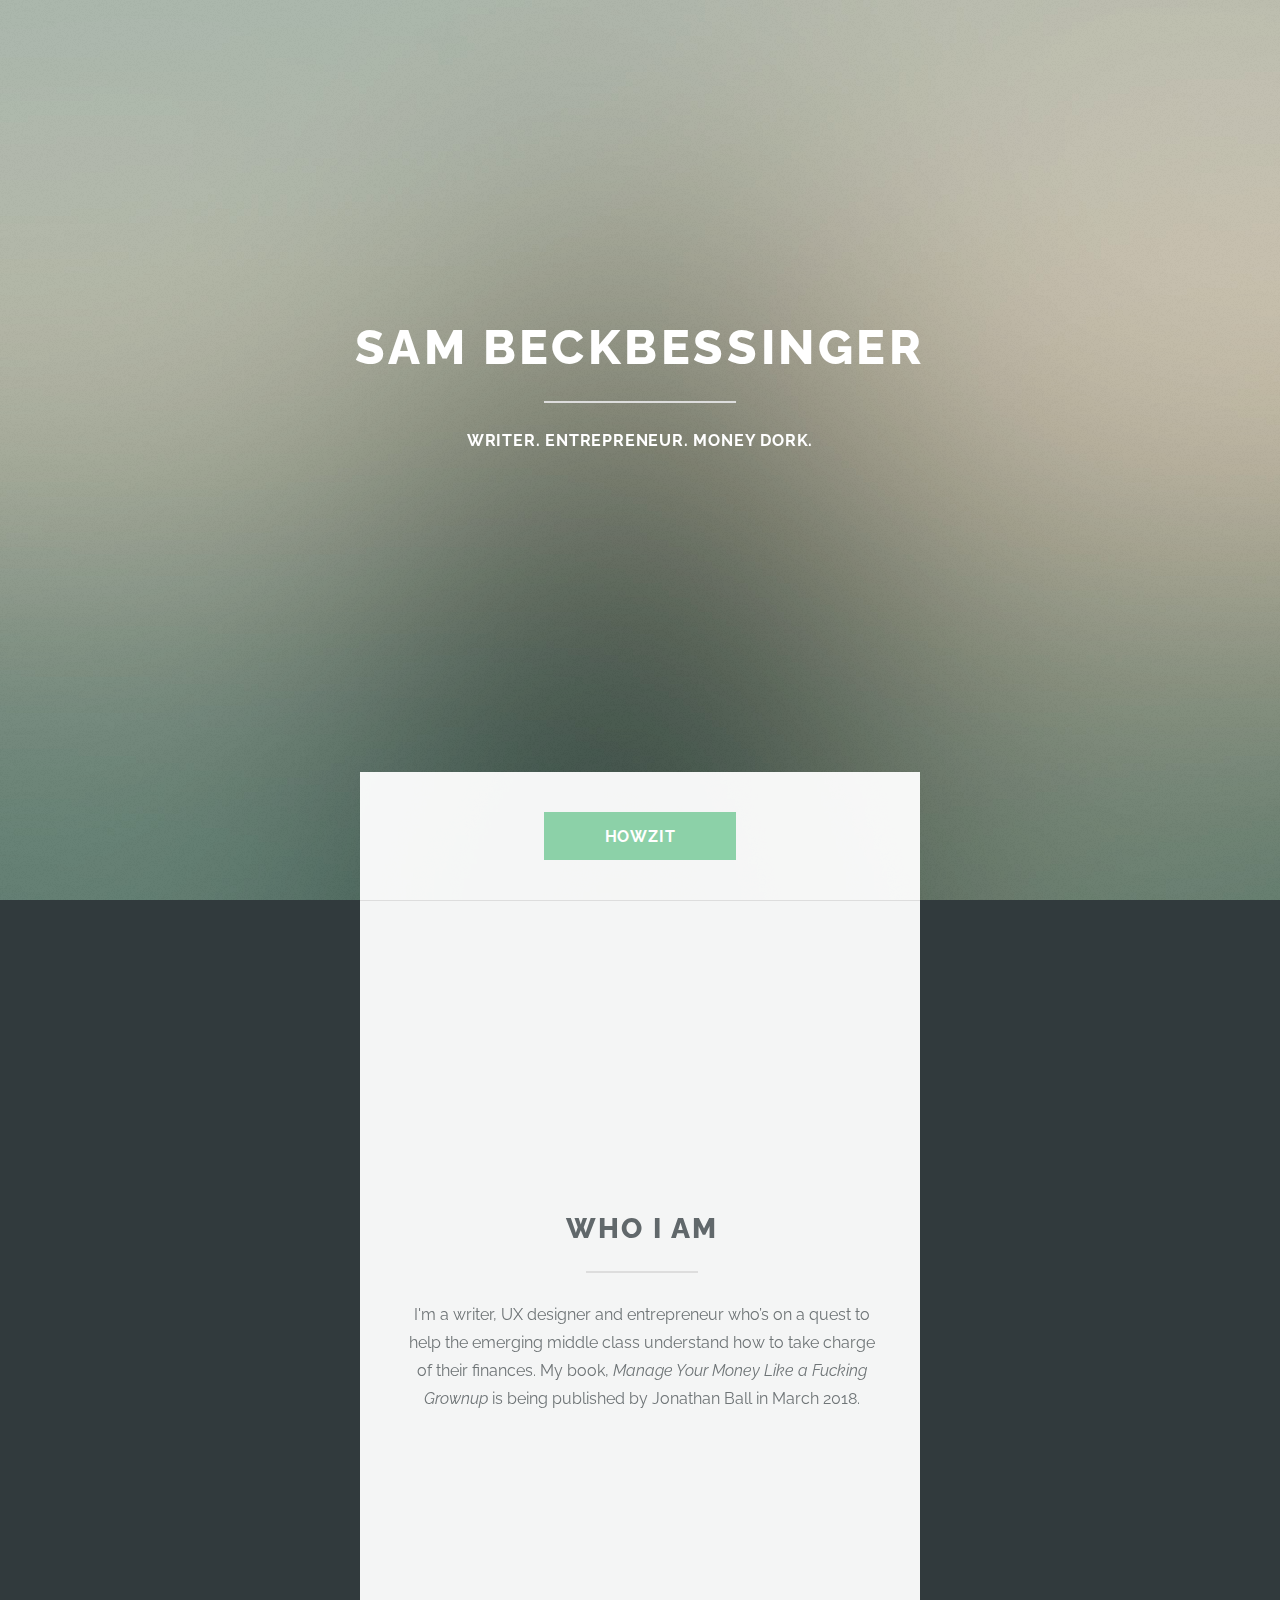
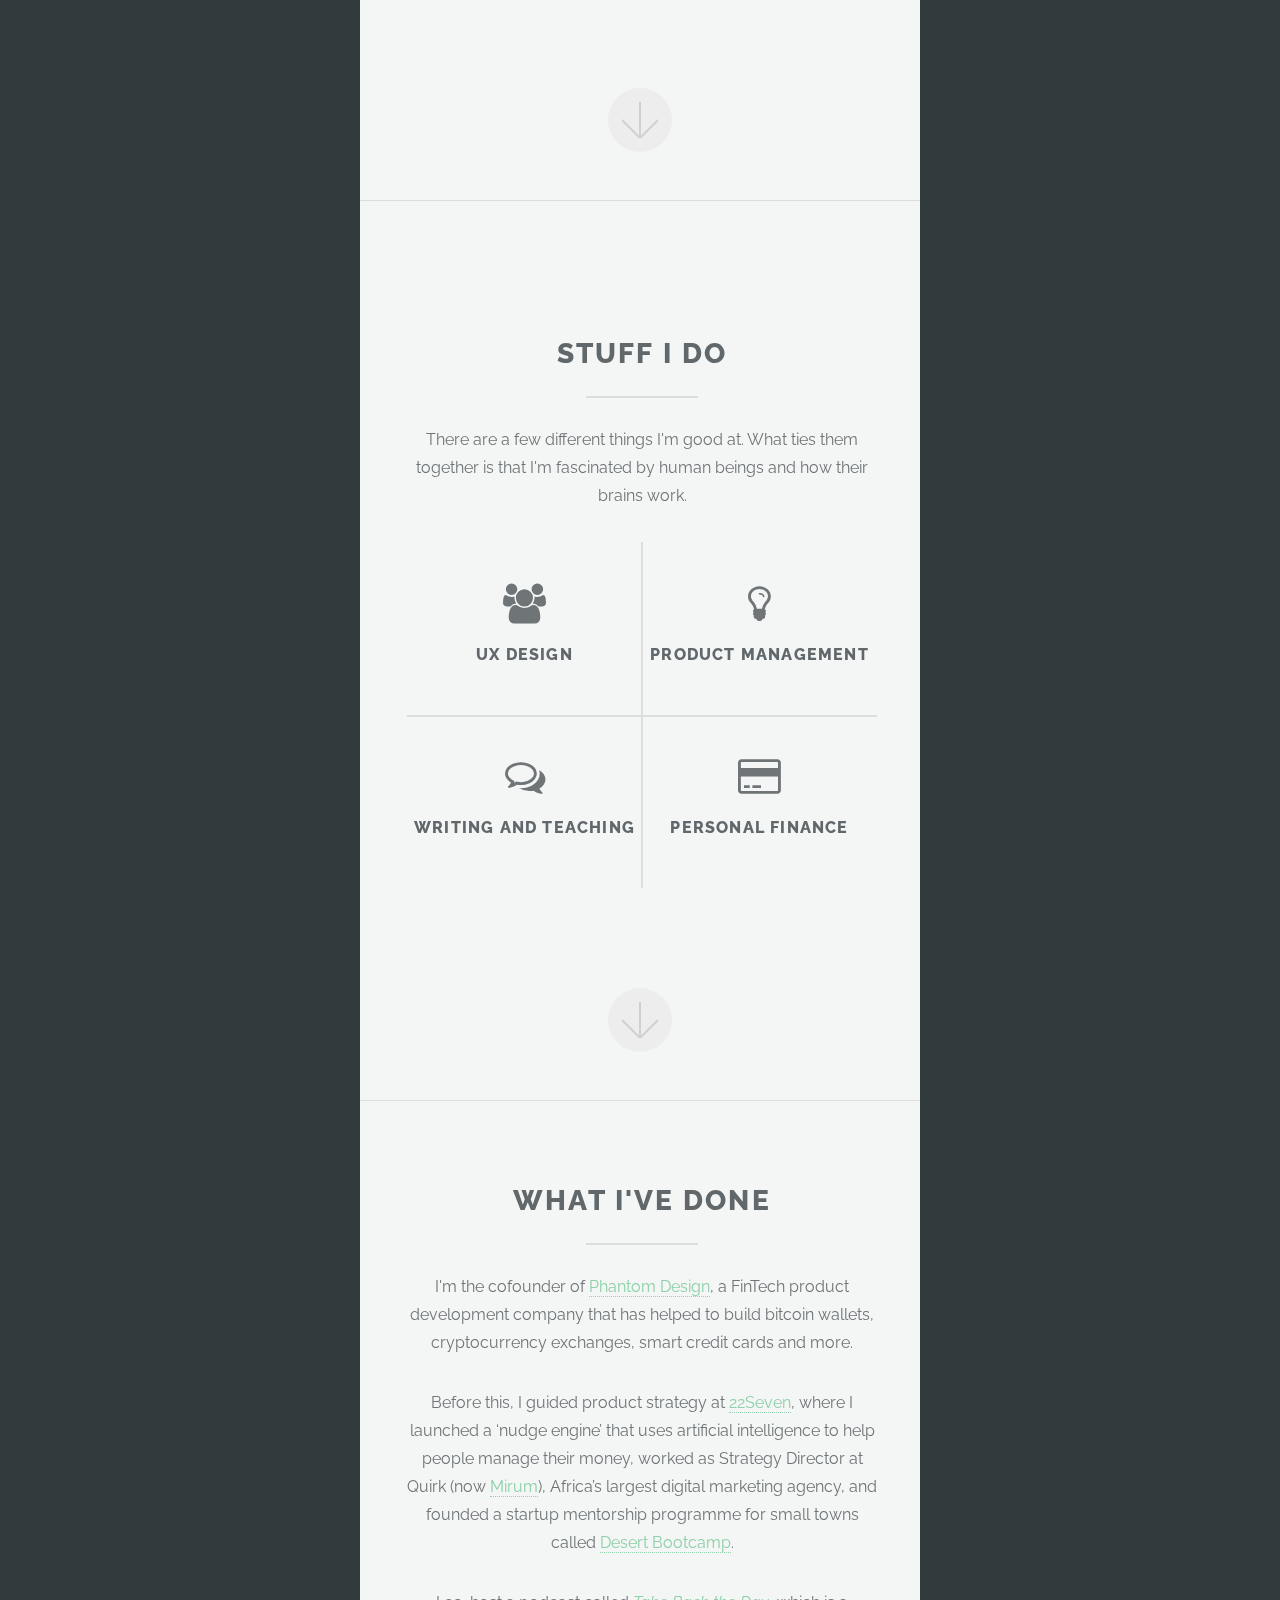
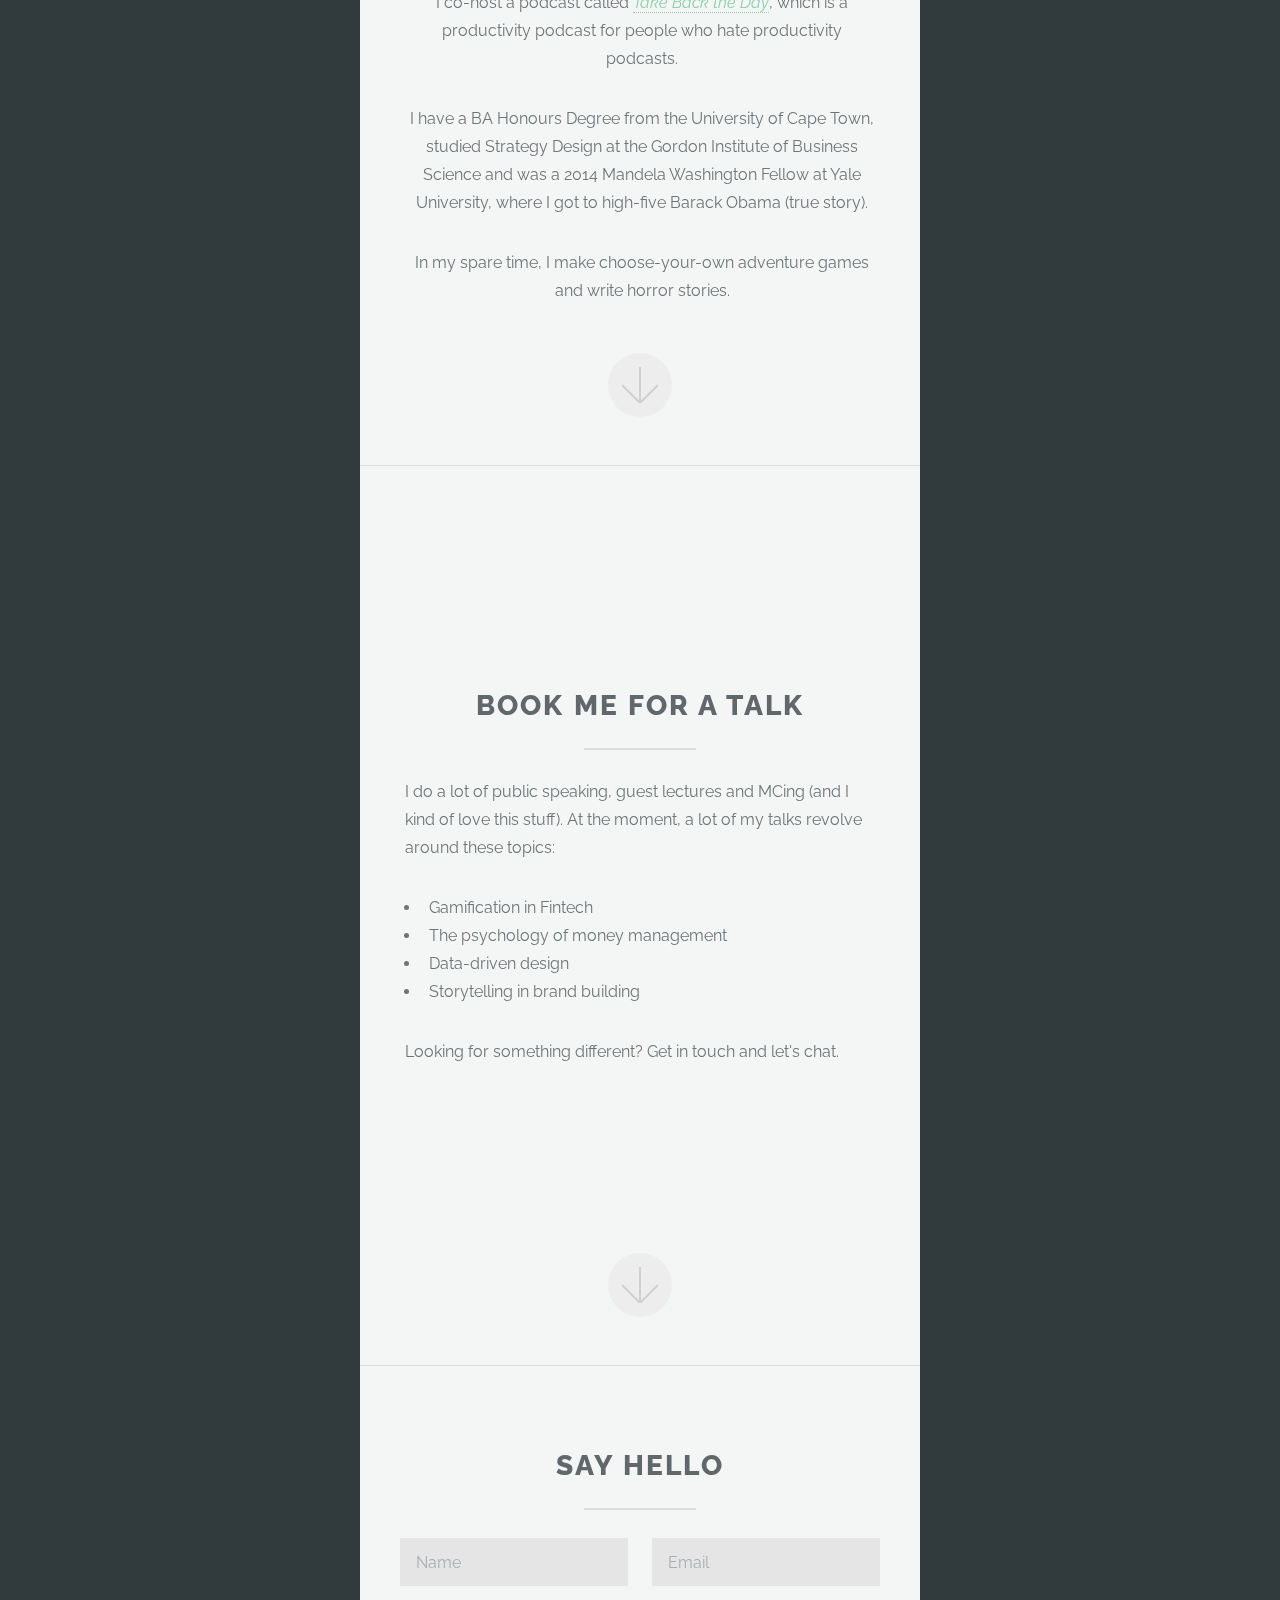
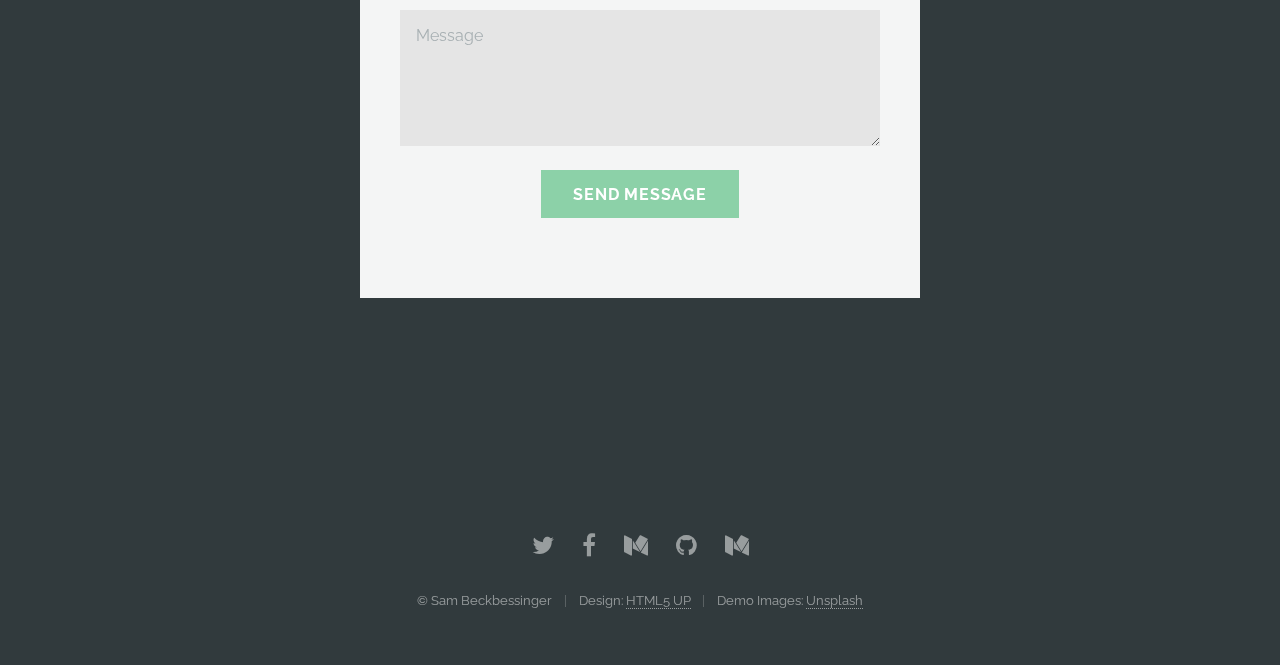
==== commit 213c4e33: "Small tweaks" ====
--- a/index.html
+++ b/index.html
@@ -94,7 +94,7 @@
 						<p> I have a BA Honours Degree from the University of Cape Town, studied Strategy Design at the Gordon Institute of Business Science and was a 2014 Mandela Washington Fellow at Yale University, where I got to high-five Barack Obama (true story).</p>
 						<p>In my spare time, I make choose-your-own adventure games and write horror stories.</p>
 					</div>
-					<a href="#two" class="goto-next scrolly">What else?</a>
+					<a href="#four" class="goto-next scrolly">What else?</a>
 				</div>
 			</section>
 
@@ -112,6 +112,7 @@
 							<li>Data-driven design</li>
 							<li>Storytelling in brand building</li>
 						</ul>
+						<p>Looking for something different? Get in touch and let's chat.</p>
 					</div>
 					<a href="#footer" class="goto-next scrolly">Next</a>
 				</div>
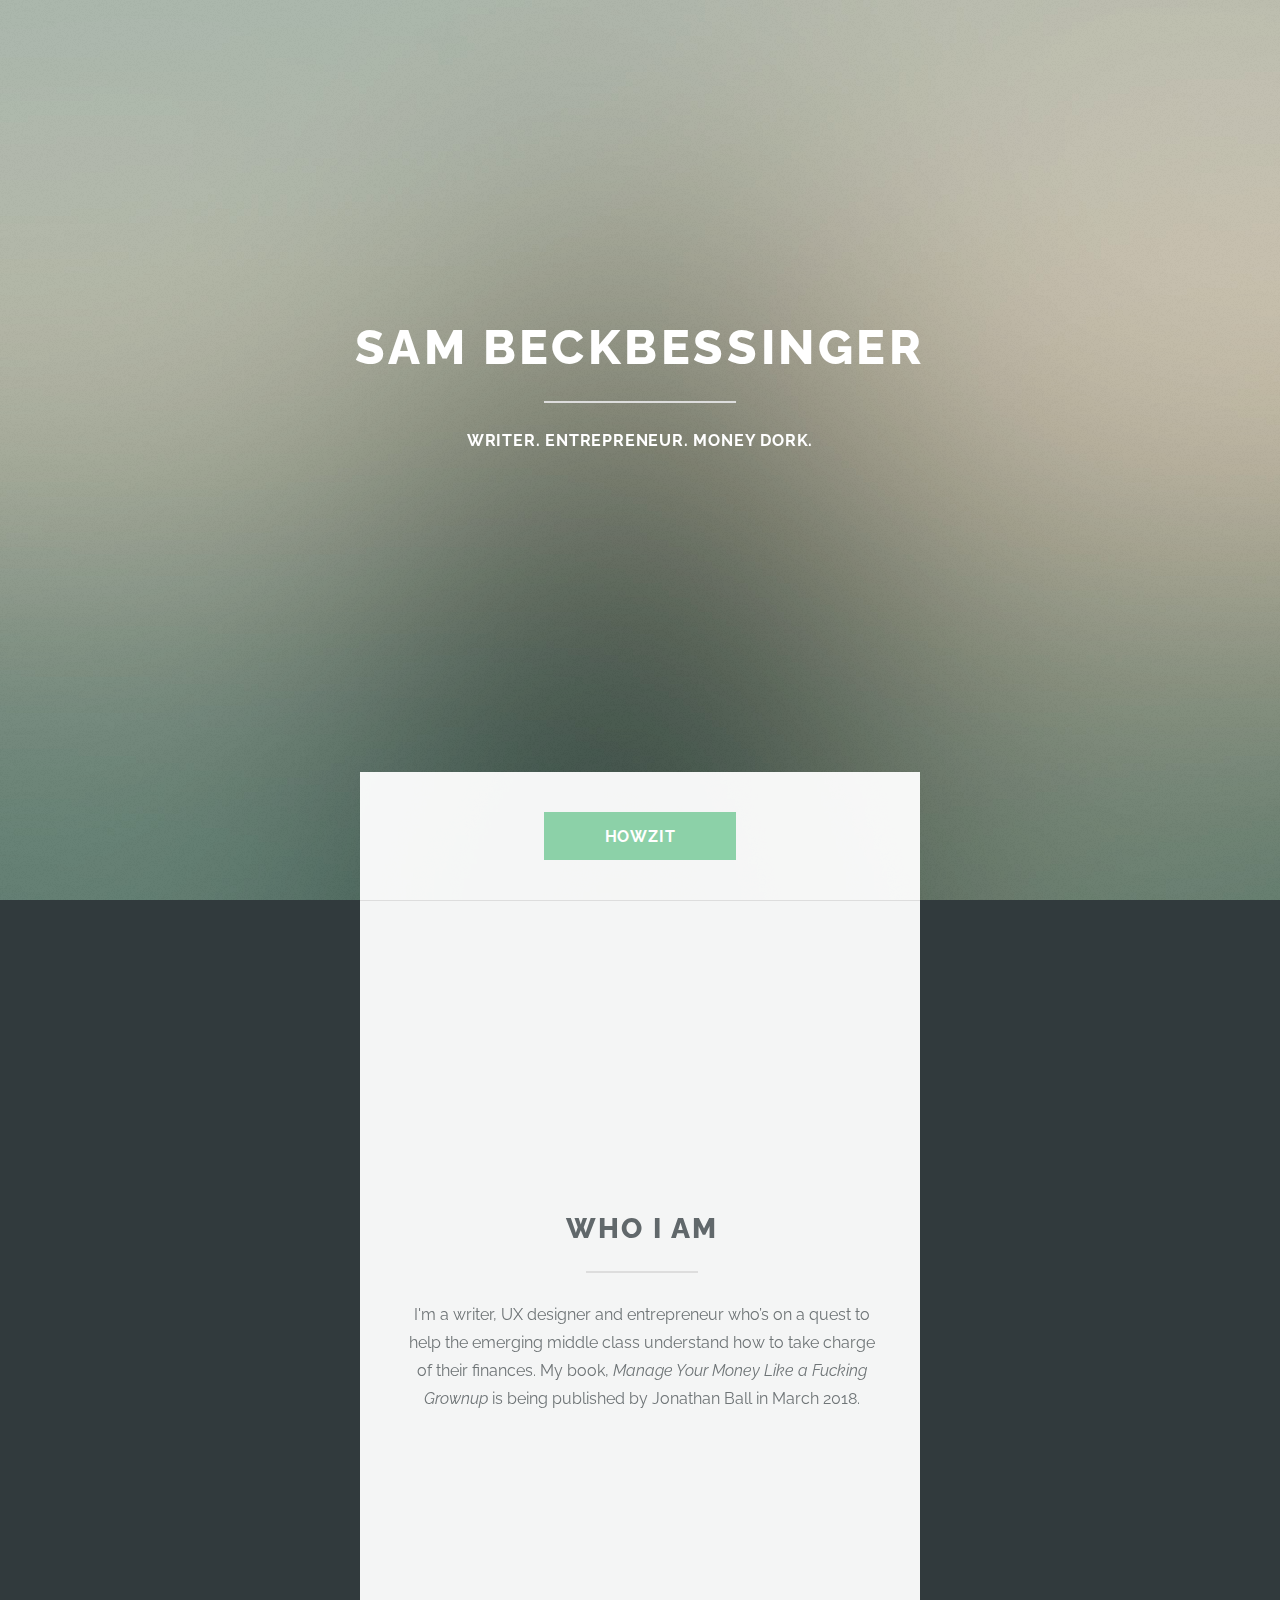
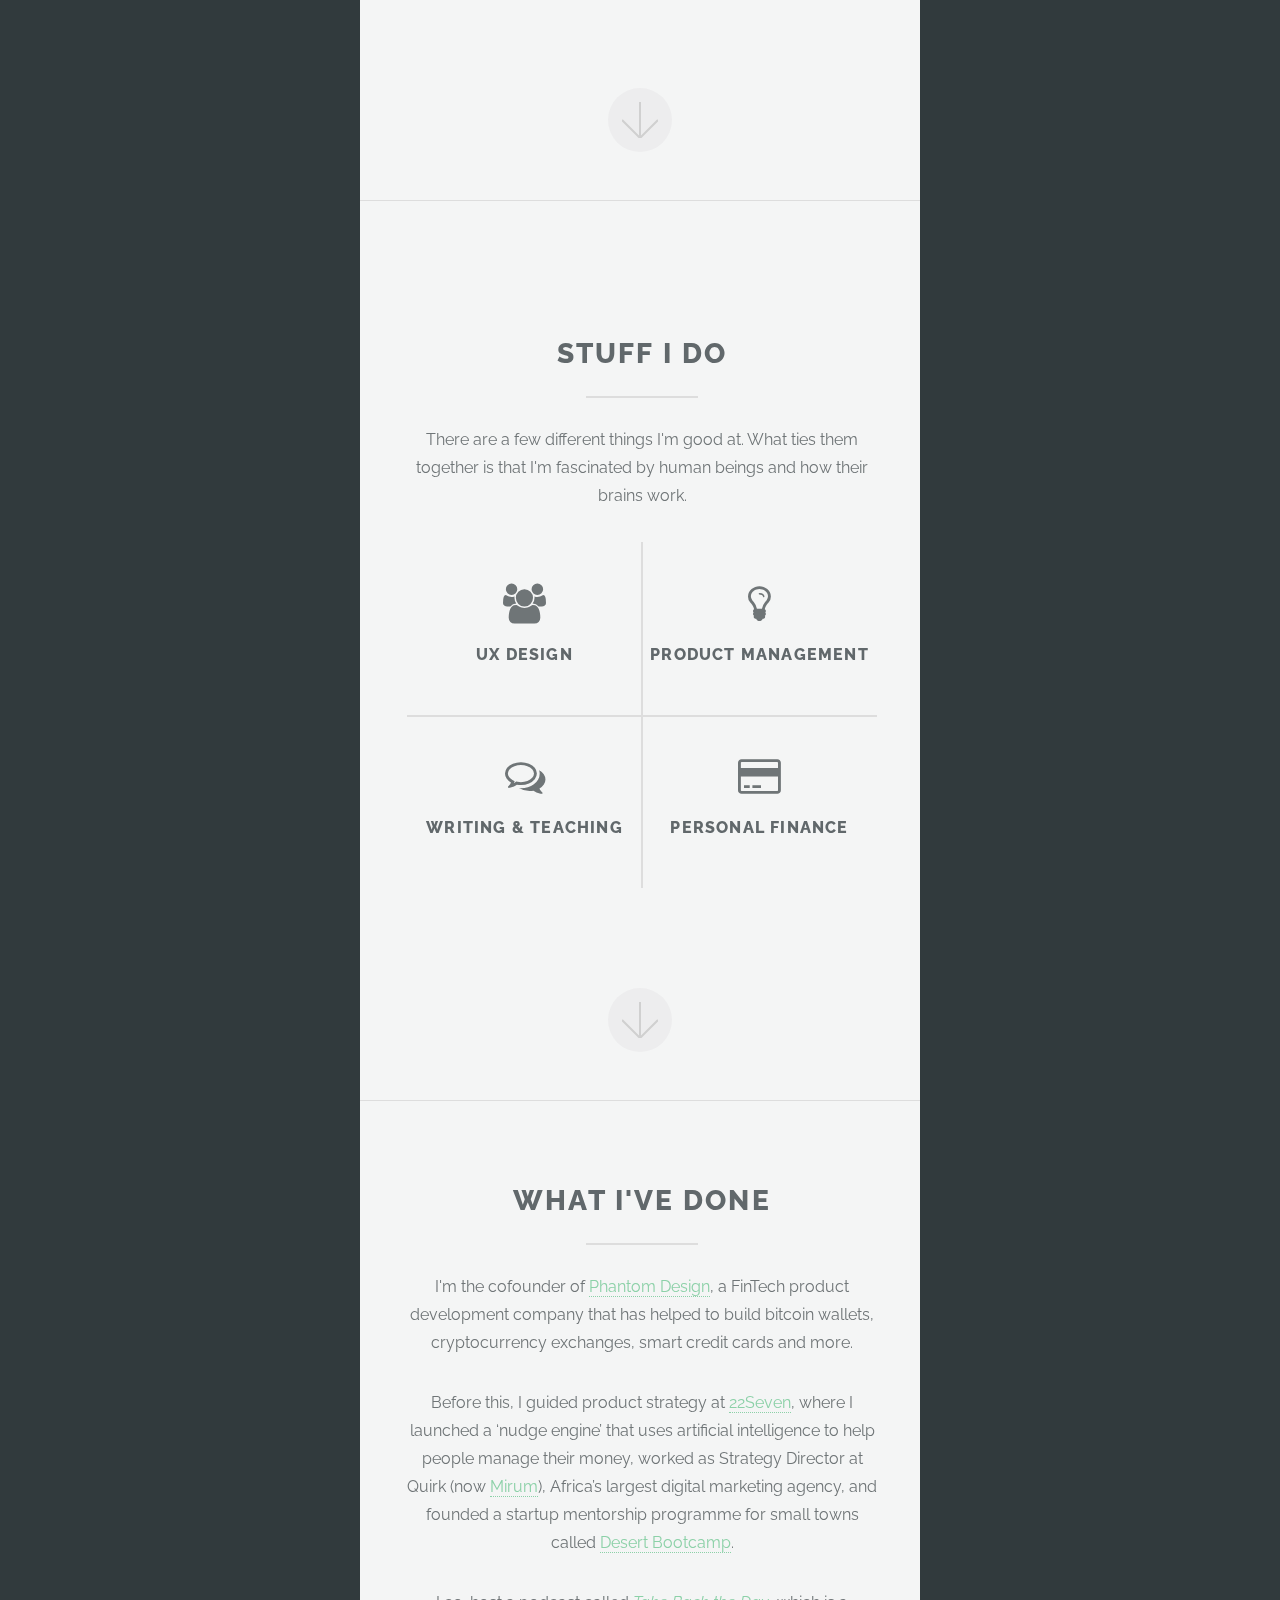
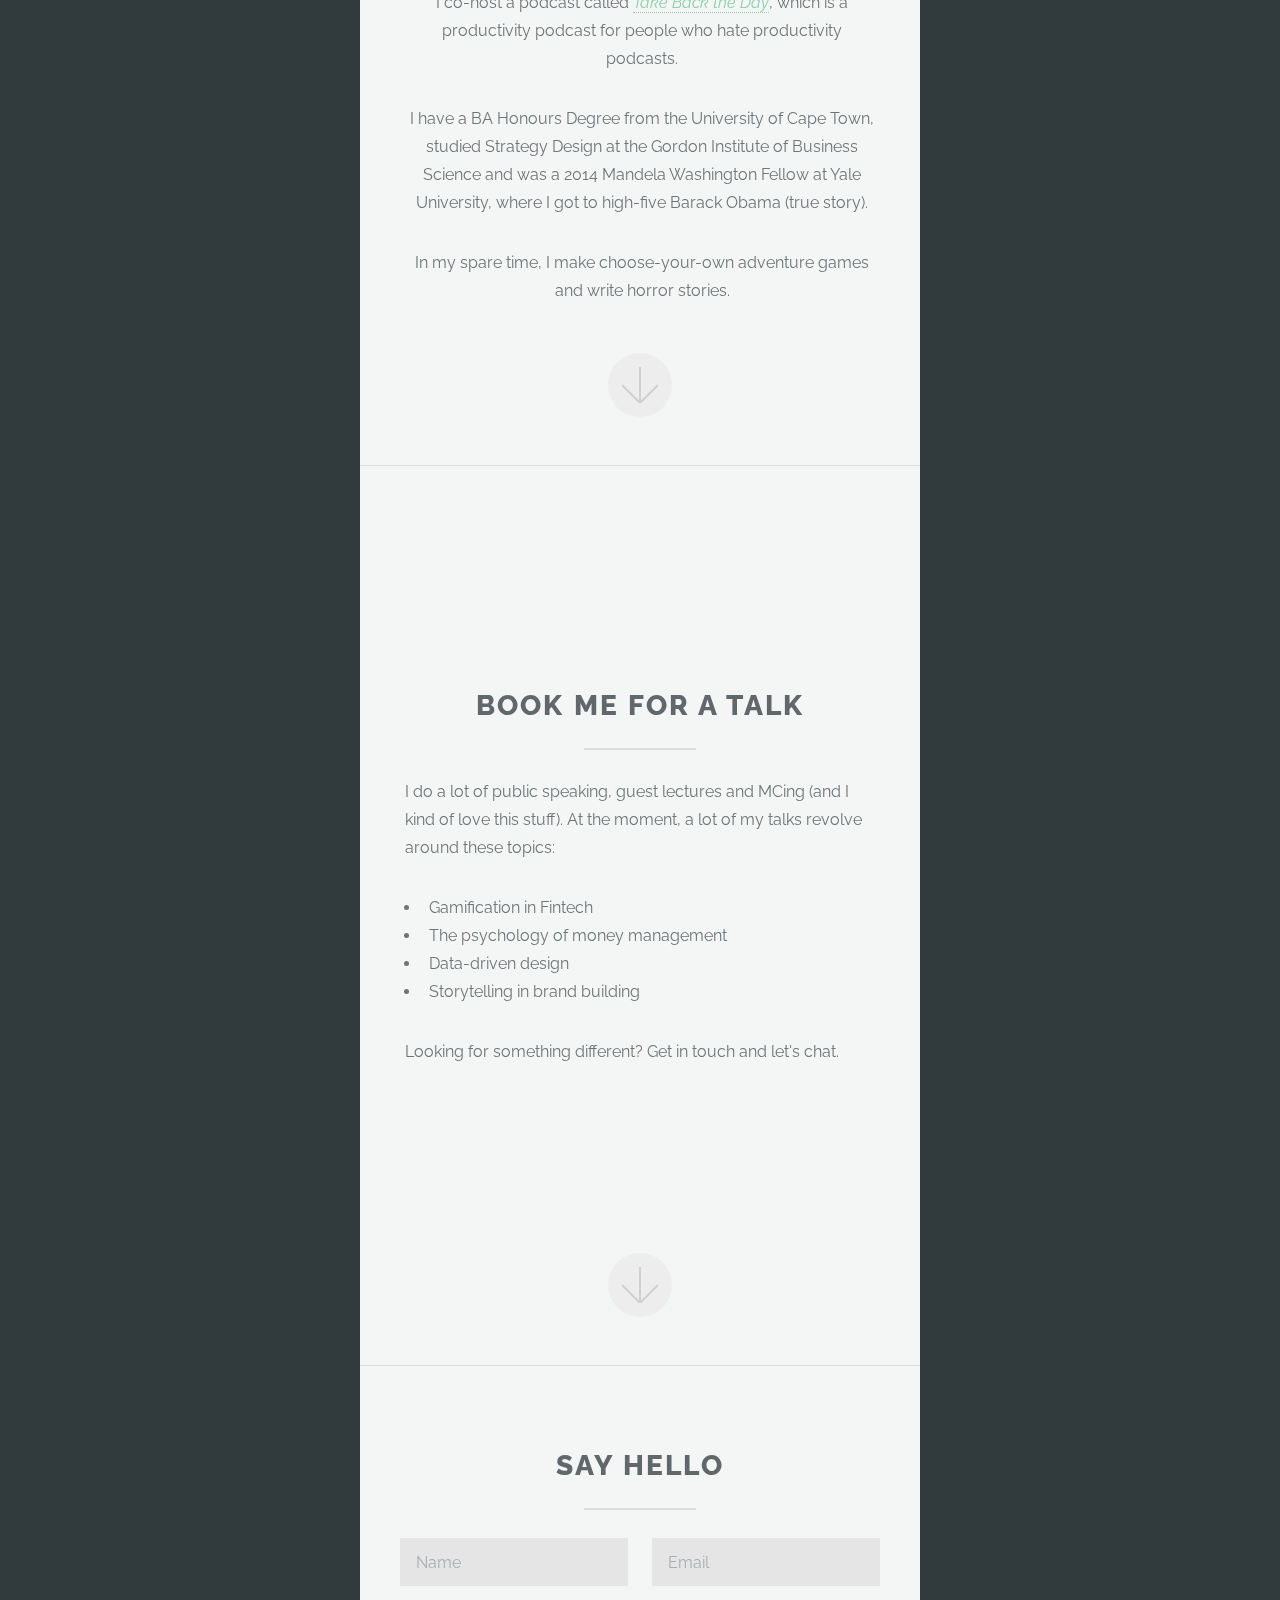
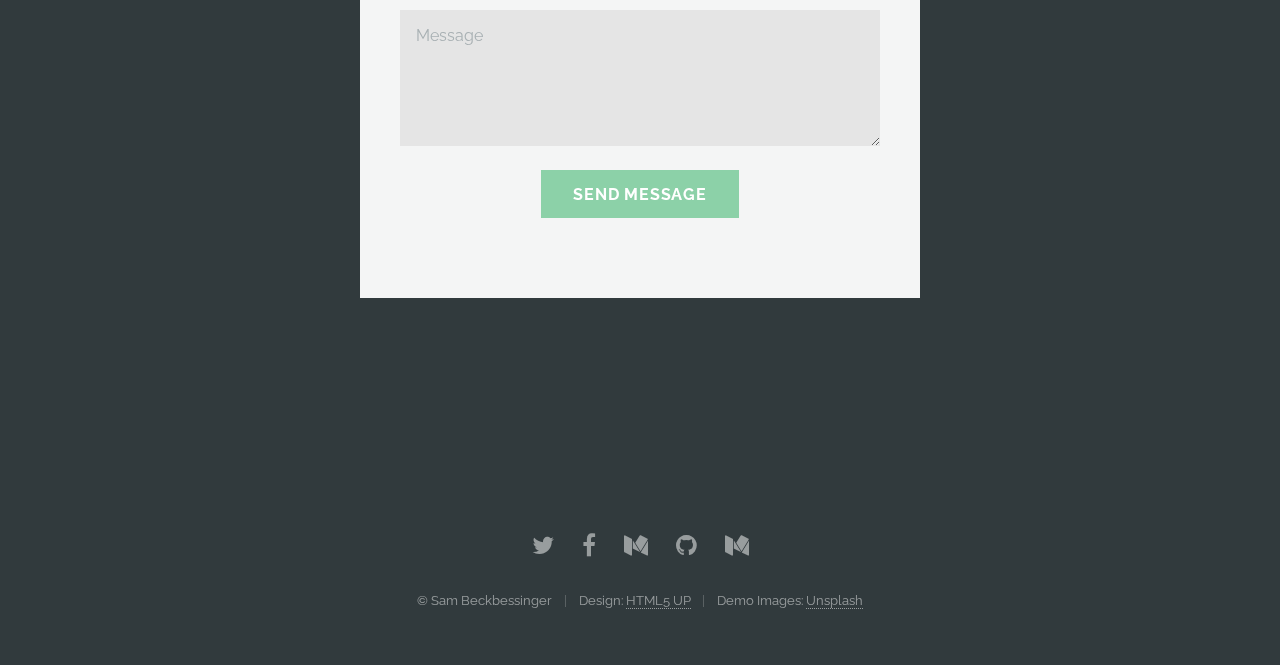
==== commit ed0e9516: "and &" ====
--- a/index.html
+++ b/index.html
@@ -68,7 +68,7 @@
 							</li>
 							<li>
 								<span class="icon major fa-comments-o"></span>
-								<h3>Writing and Teaching</h3>
+								<h3>Writing &amp; Teaching</h3>
 							</li>
 							<li>
 								<span class="icon major fa-credit-card"></span>
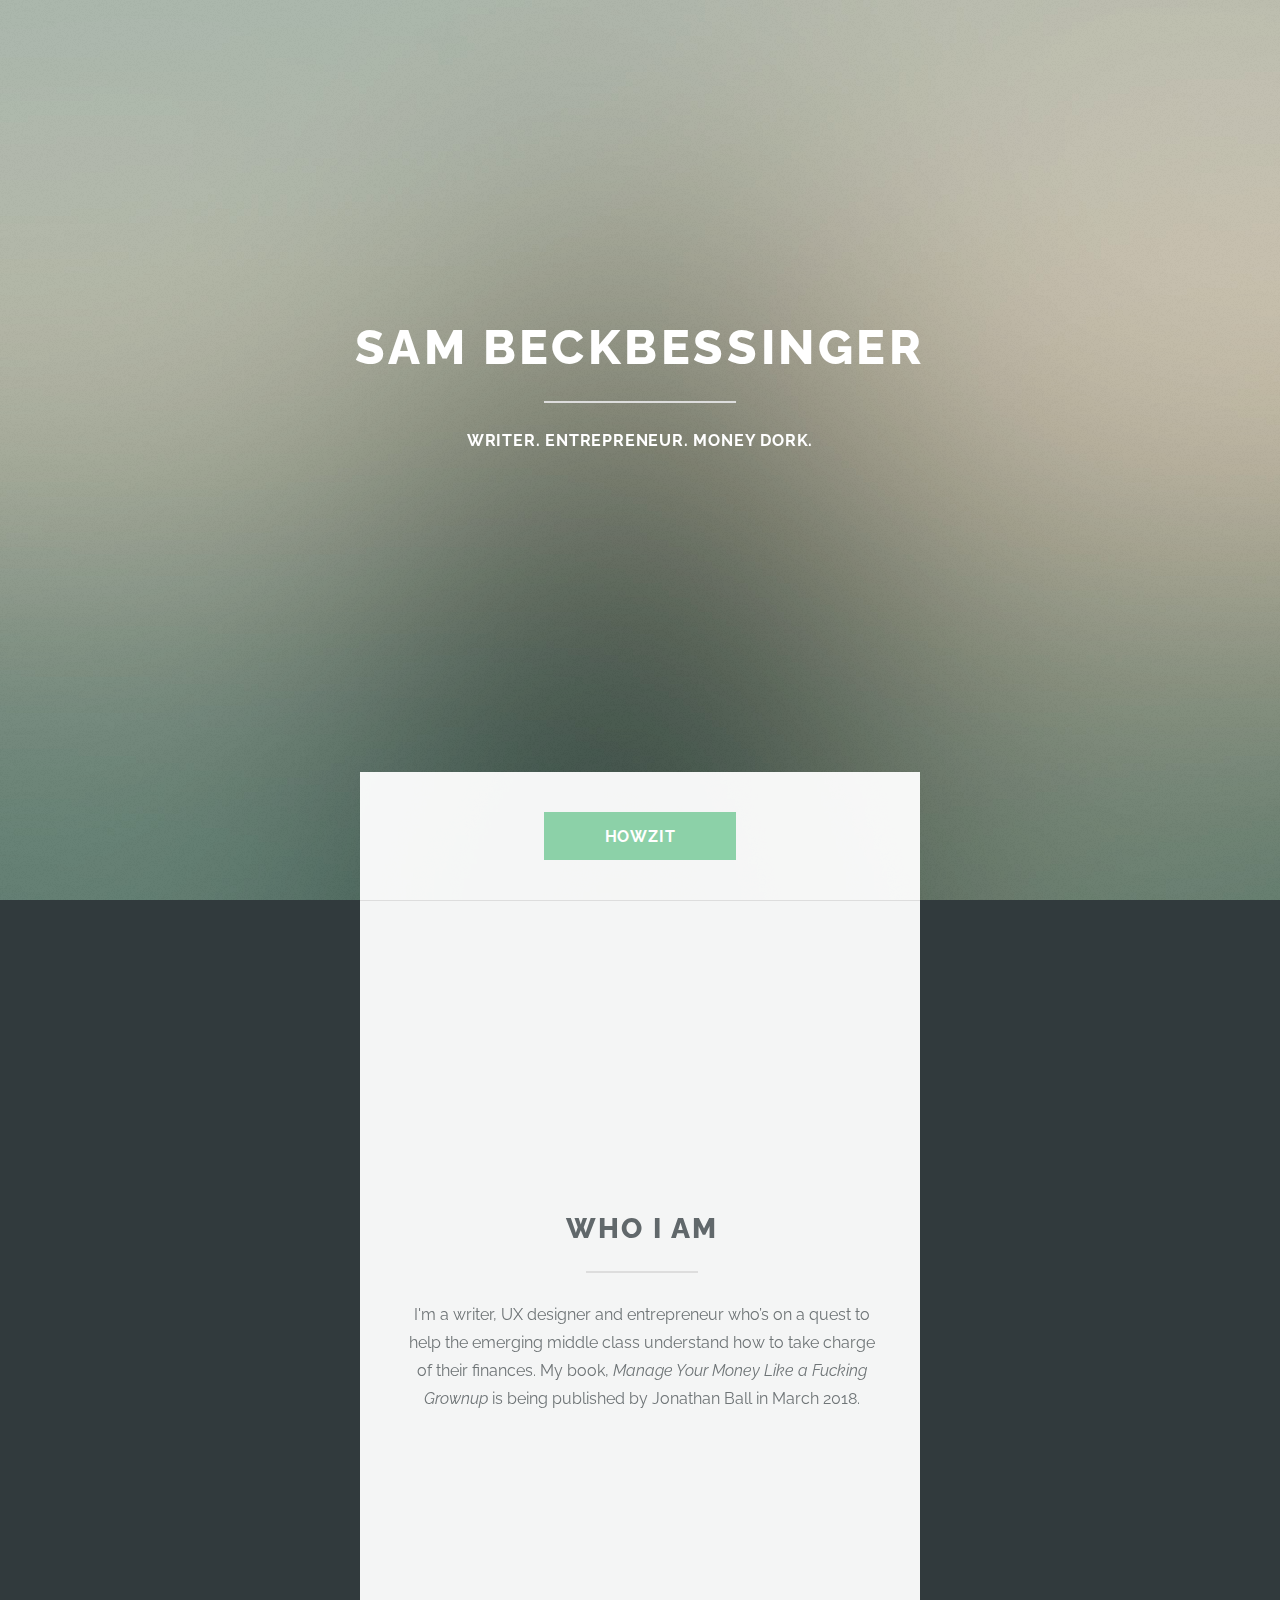
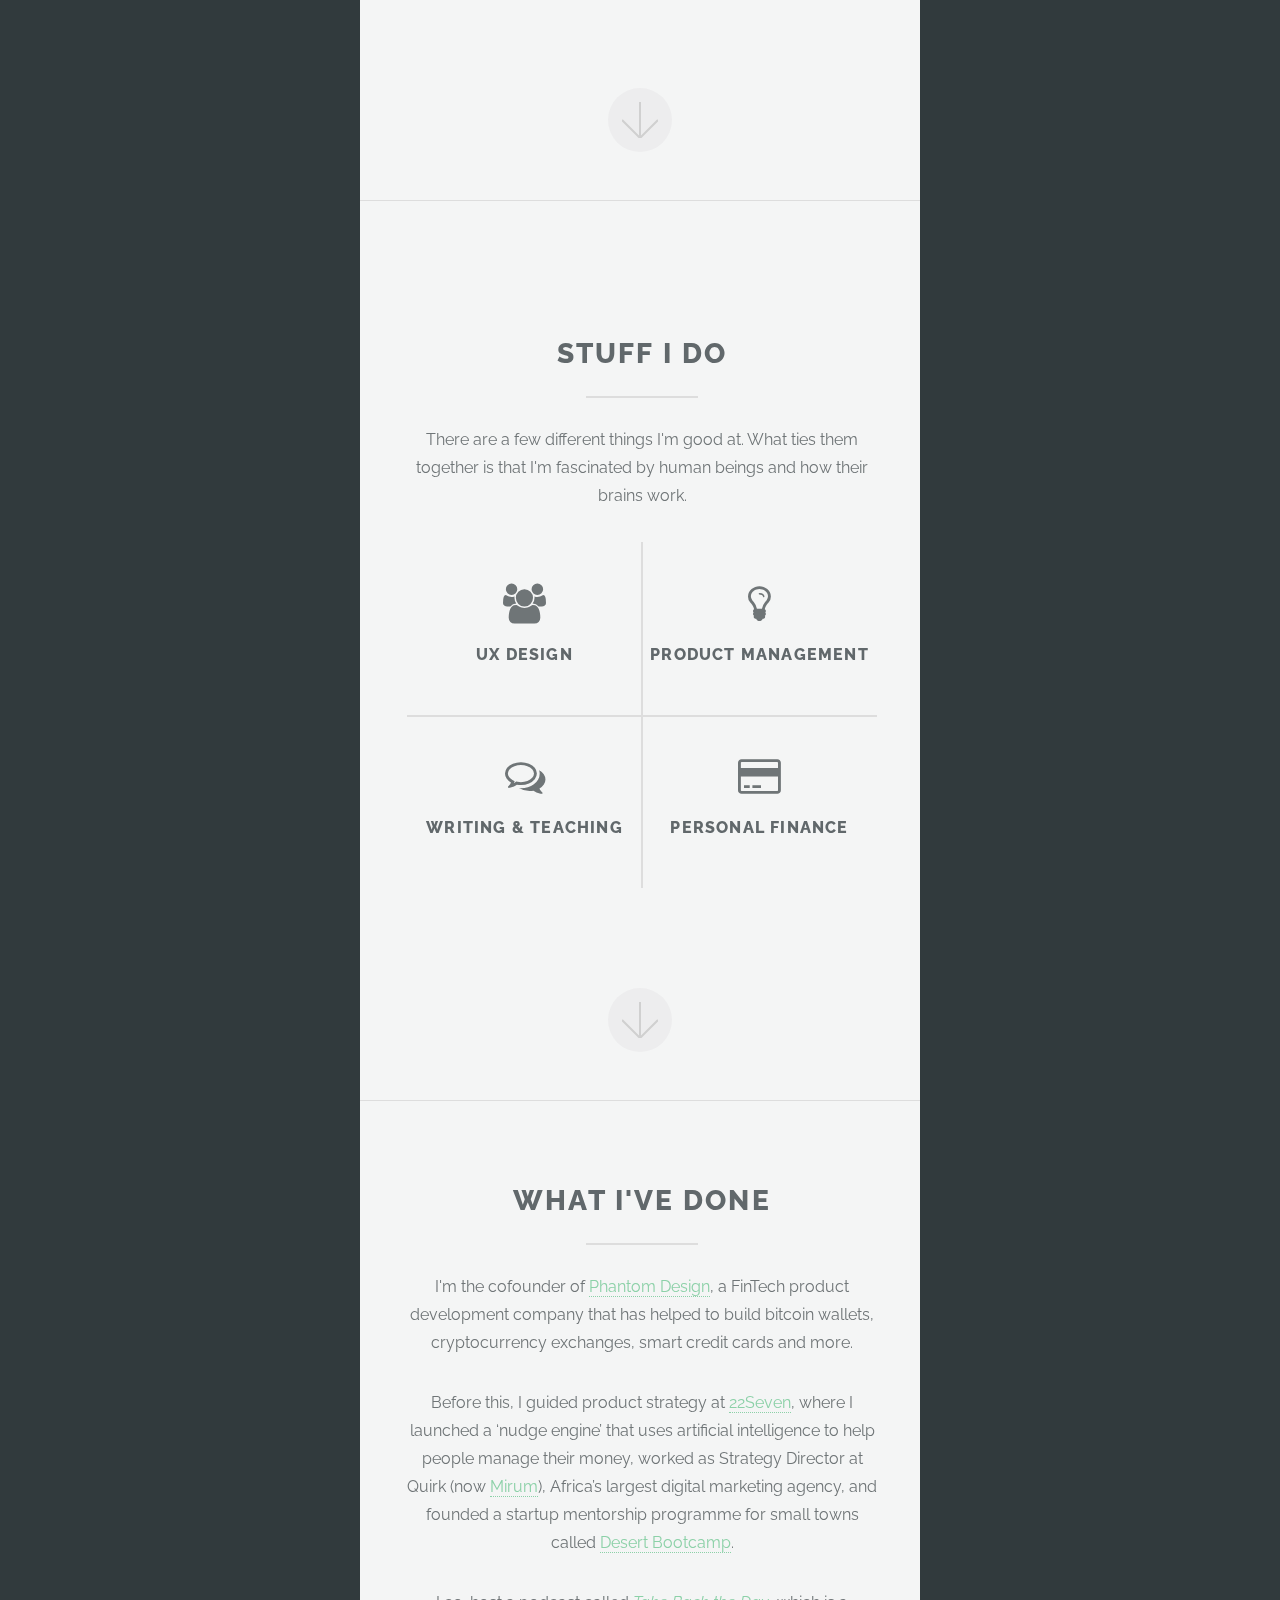
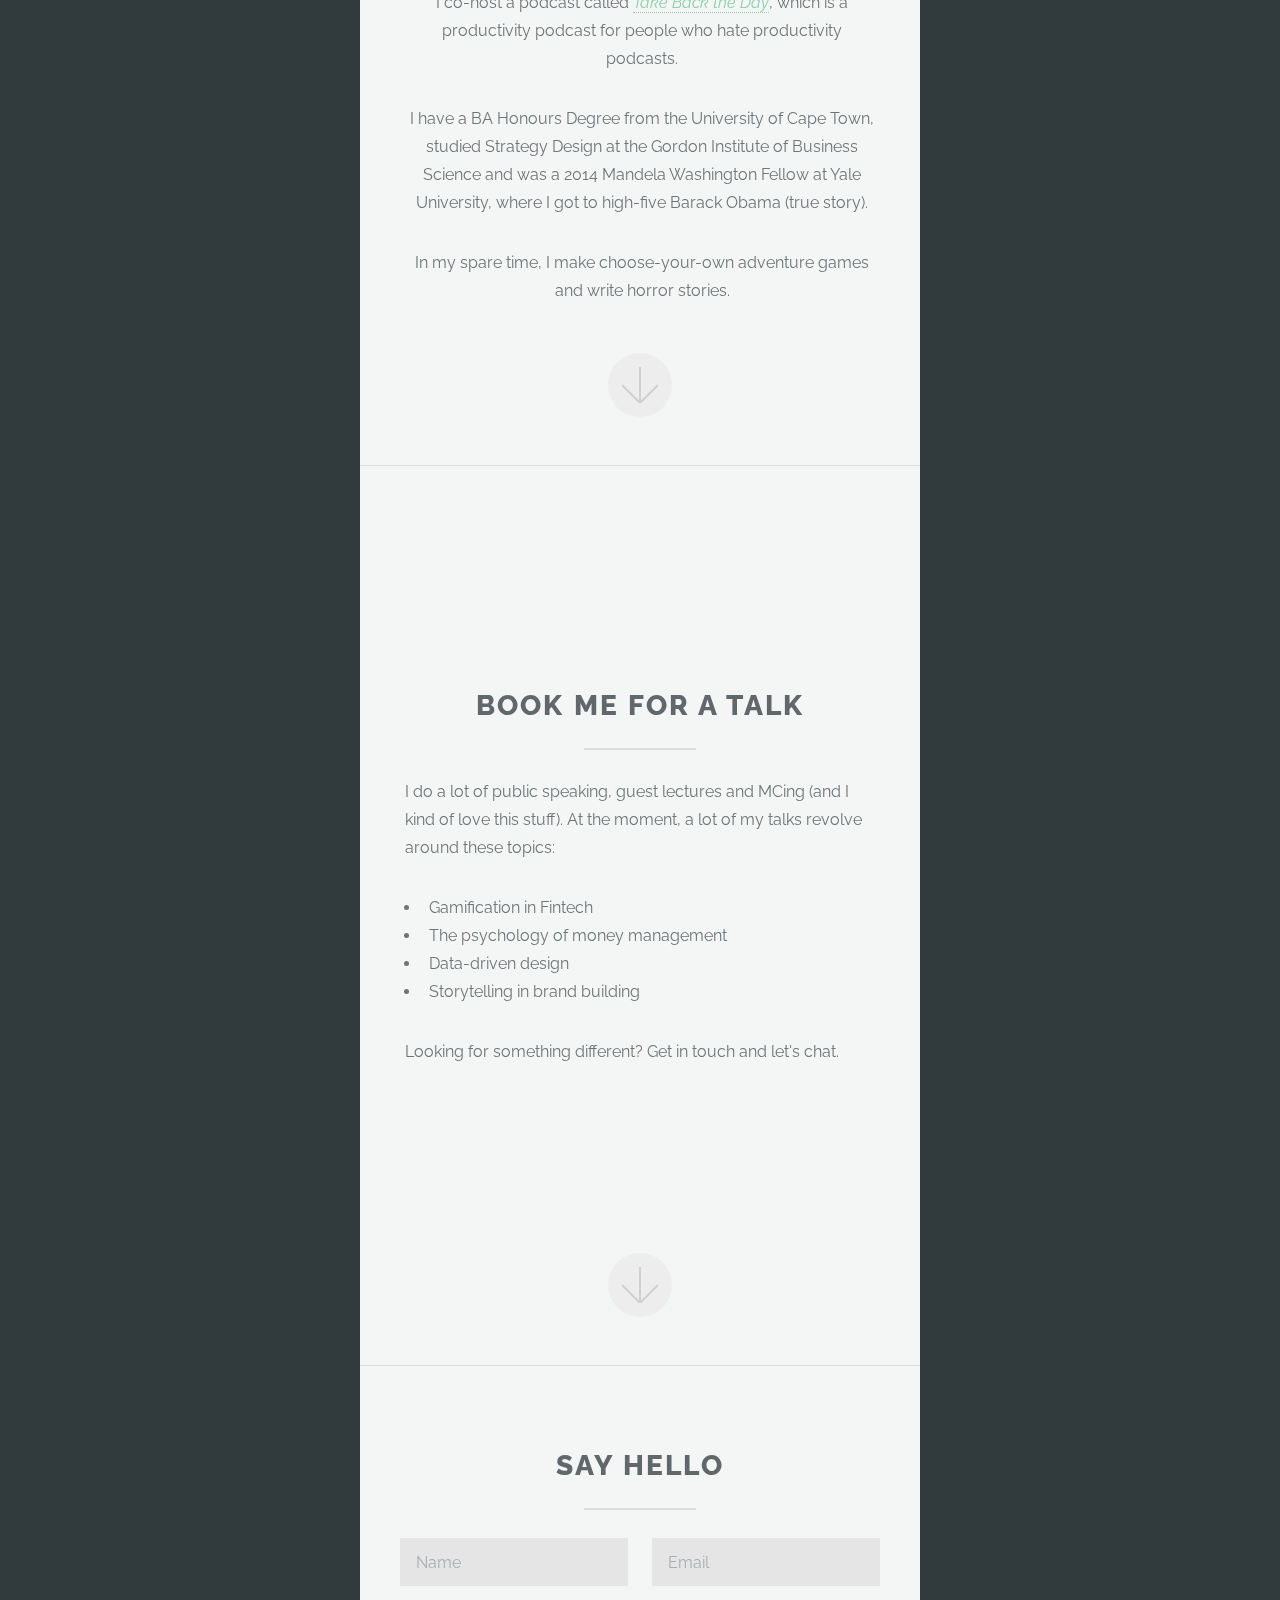
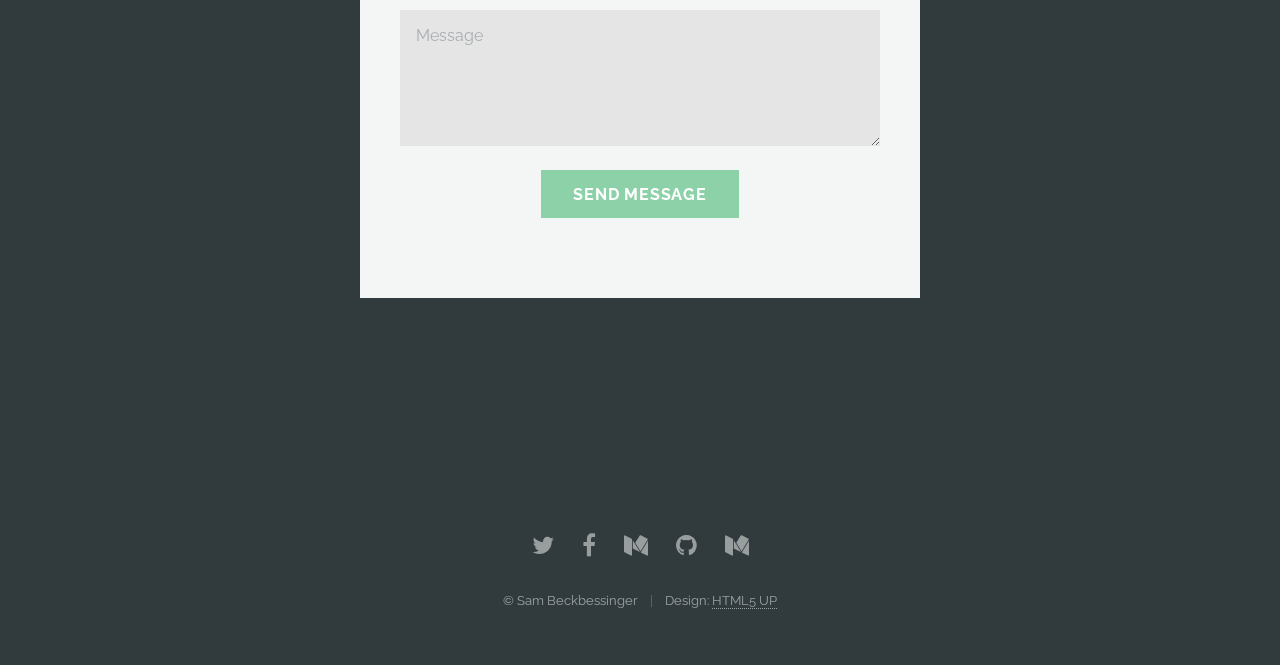
==== commit bf836ffd: "Readme" ====
--- a/index.html
+++ b/index.html
@@ -149,7 +149,7 @@
 						<li><a href="https://www.linkedin.com/in/sambeckbessinger/" class="icon alt fa-medium" target="_blank"><span class="label">LinkedIn</span></a></li>
 					</ul>
 					<ul class="copyright">
-						<li>&copy; Sam Beckbessinger</li><li>Design: <a href="http://html5up.net">HTML5 UP</a></li><li>Demo Images: <a href="http://unsplash.com">Unsplash</a></li>
+						<li>&copy; Sam Beckbessinger</li><li>Design: <a href="http://html5up.net">HTML5 UP</a></li>
 					</ul>
 				</footer>
 			</section>
--- a/assets/css/main.css
+++ b/assets/css/main.css
@@ -1313,7 +1313,7 @@
 		background-color: #313a3d;
 		background-attachment: fixed,						fixed;
 		background-image: url("images/overlay.png"), url("../../images/bg.jpg");
-		background-position: top left,					center center;
+		background-position: top left,					top center;
 		background-repeat: repeat,						none;
 		background-size: auto,						cover;
 	}
@@ -3030,4 +3030,4 @@
 					padding: 0;
 				}
 
-	}+	}
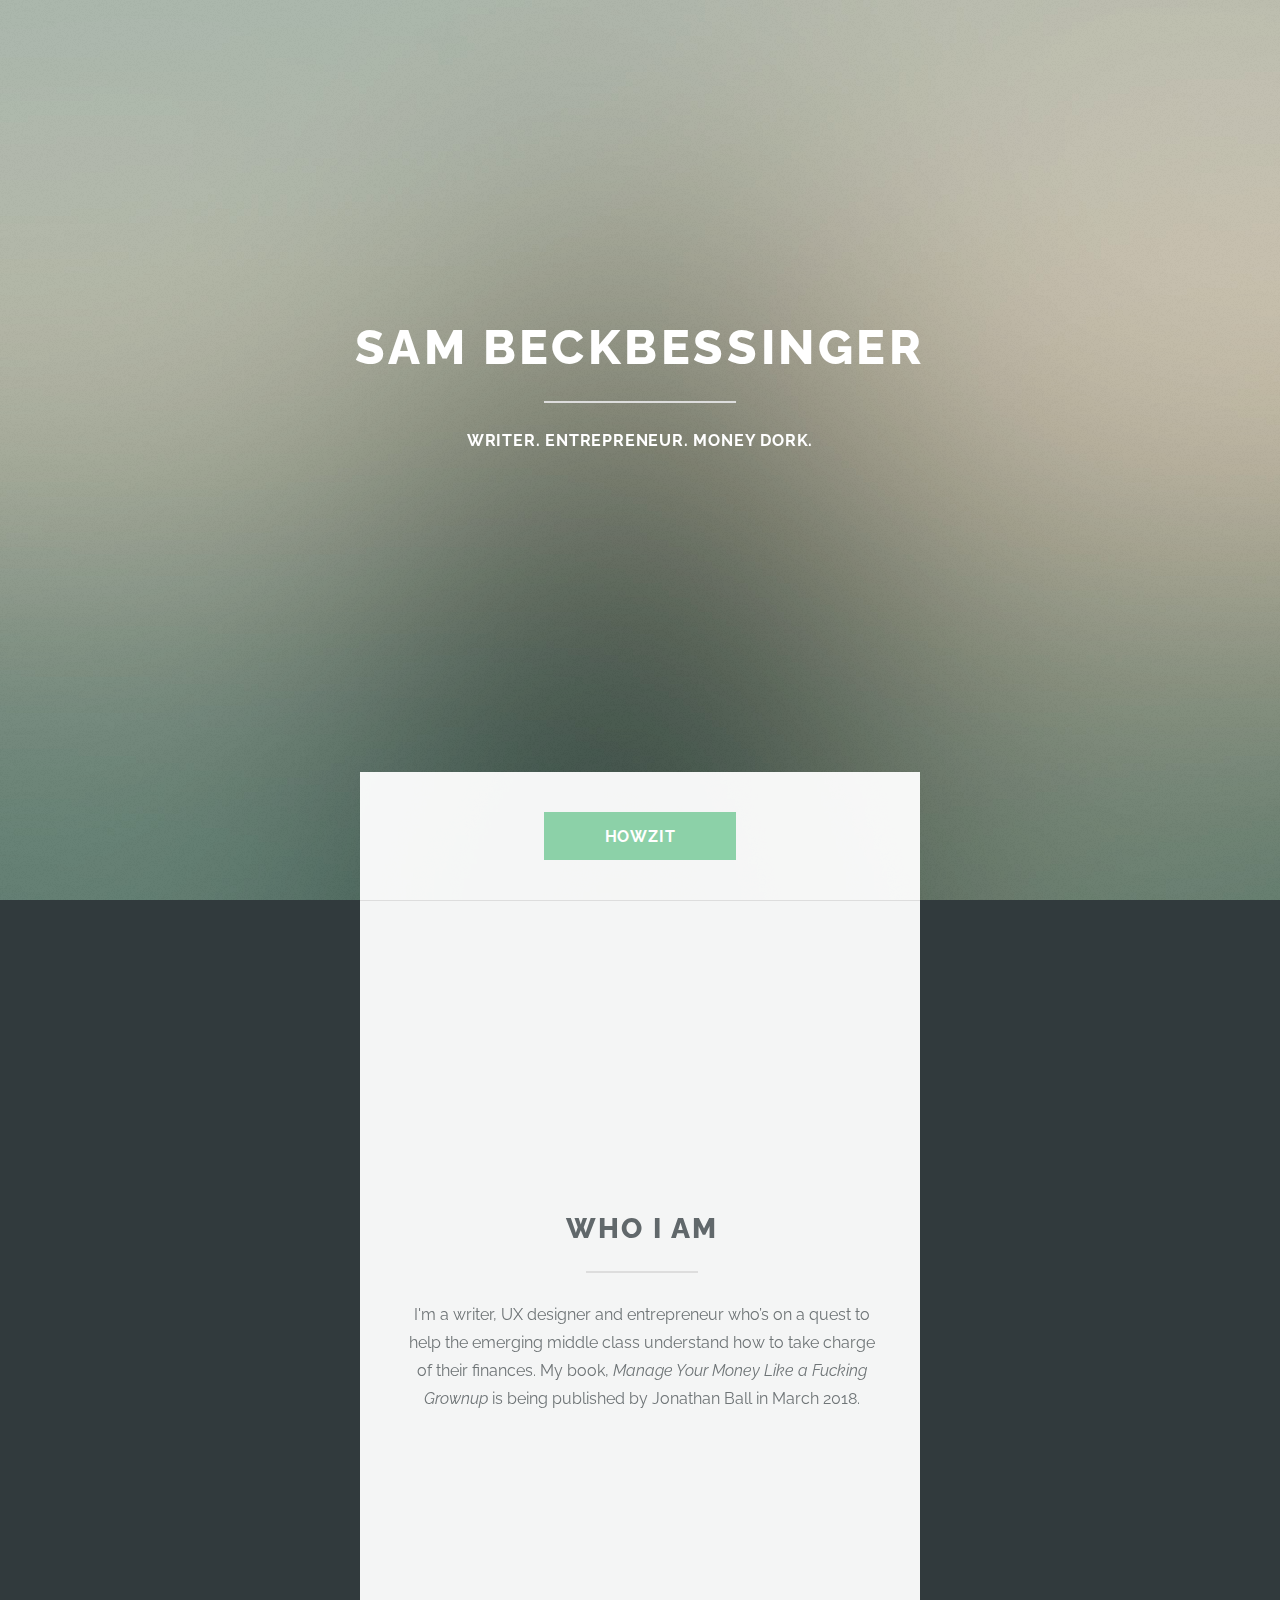
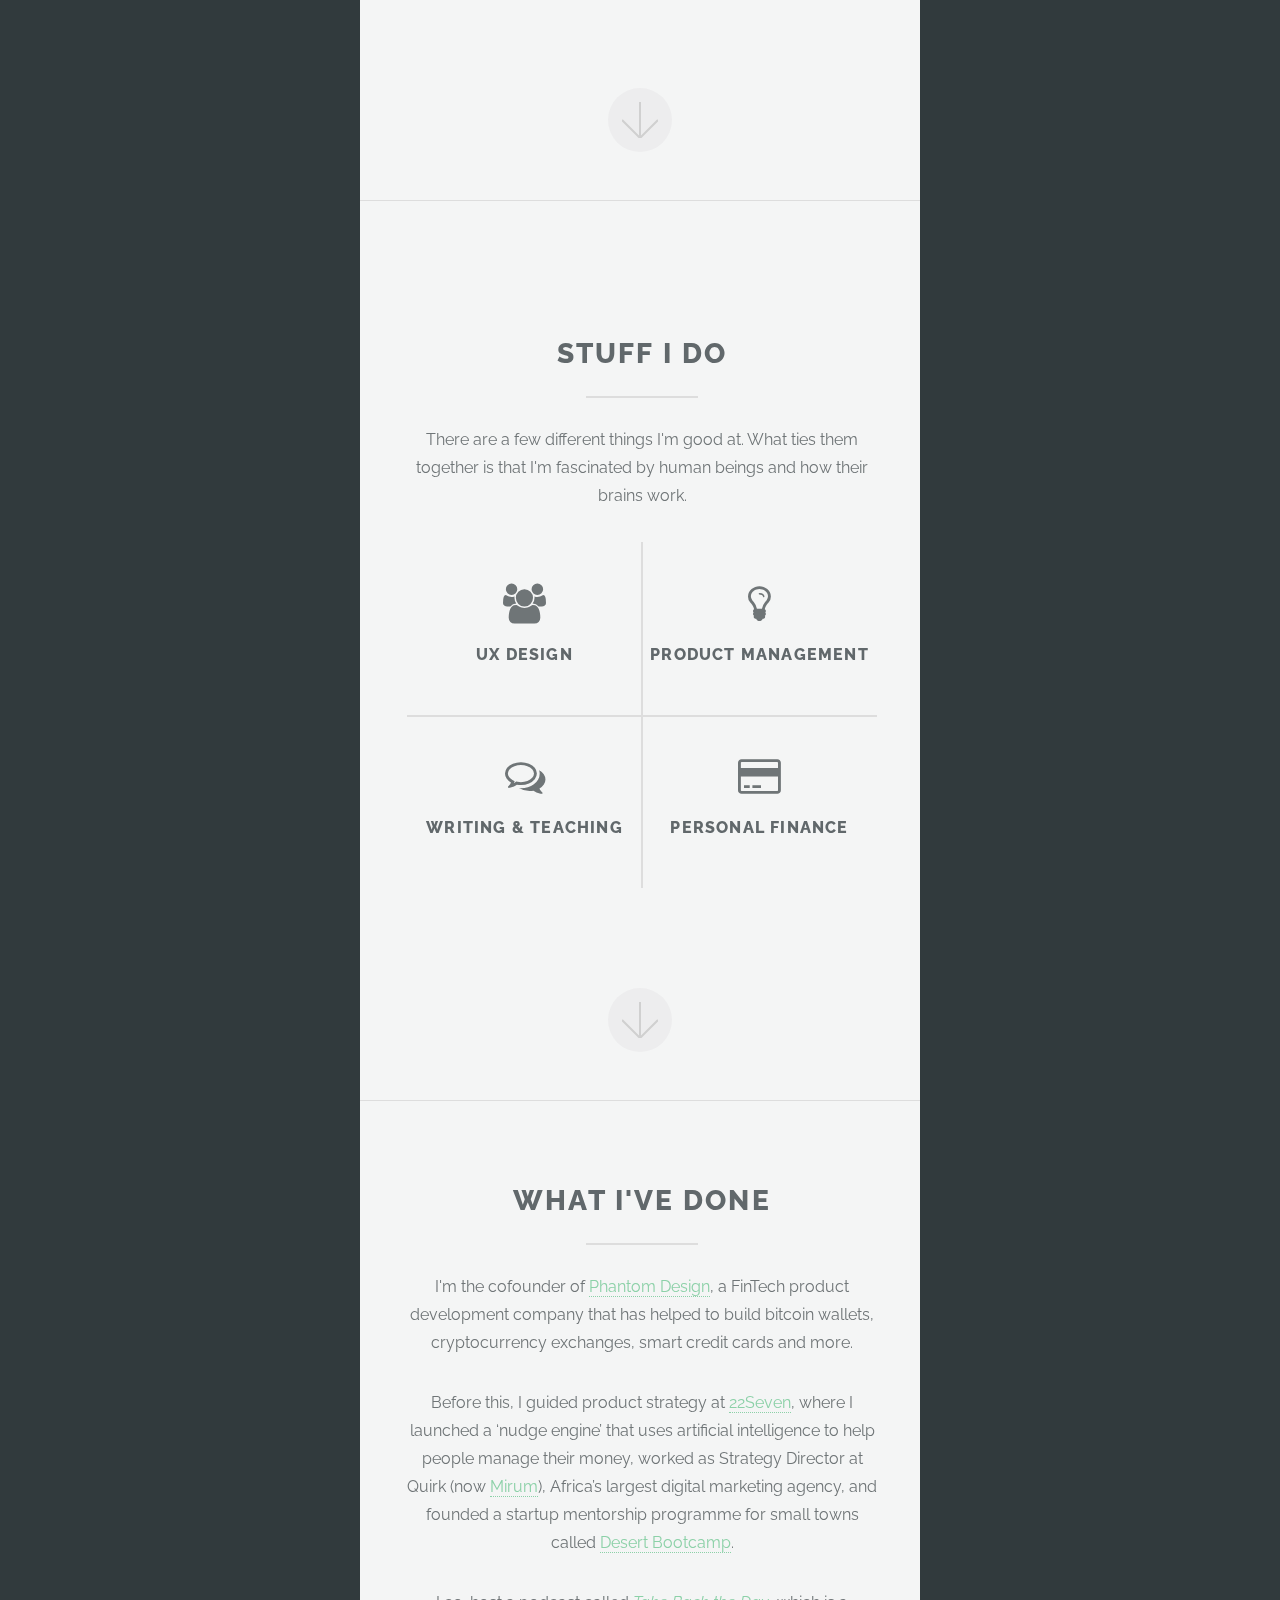
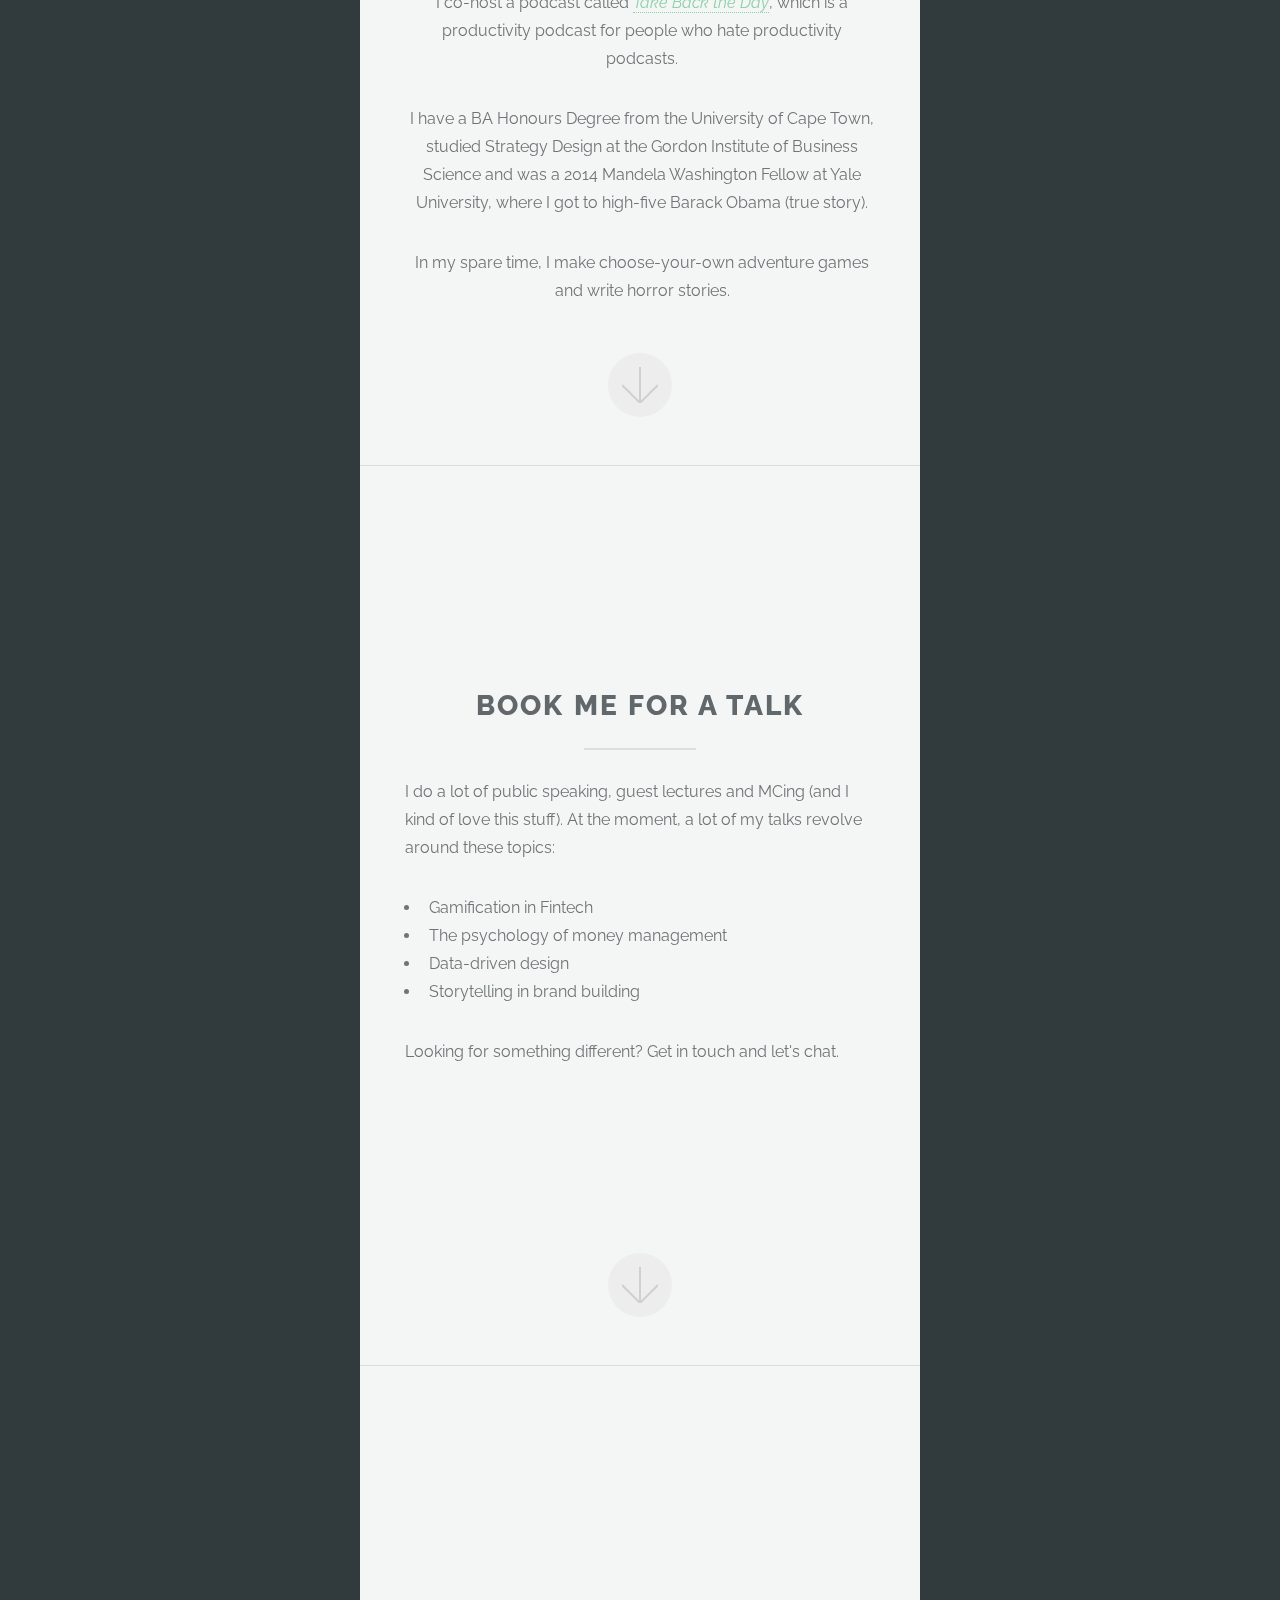
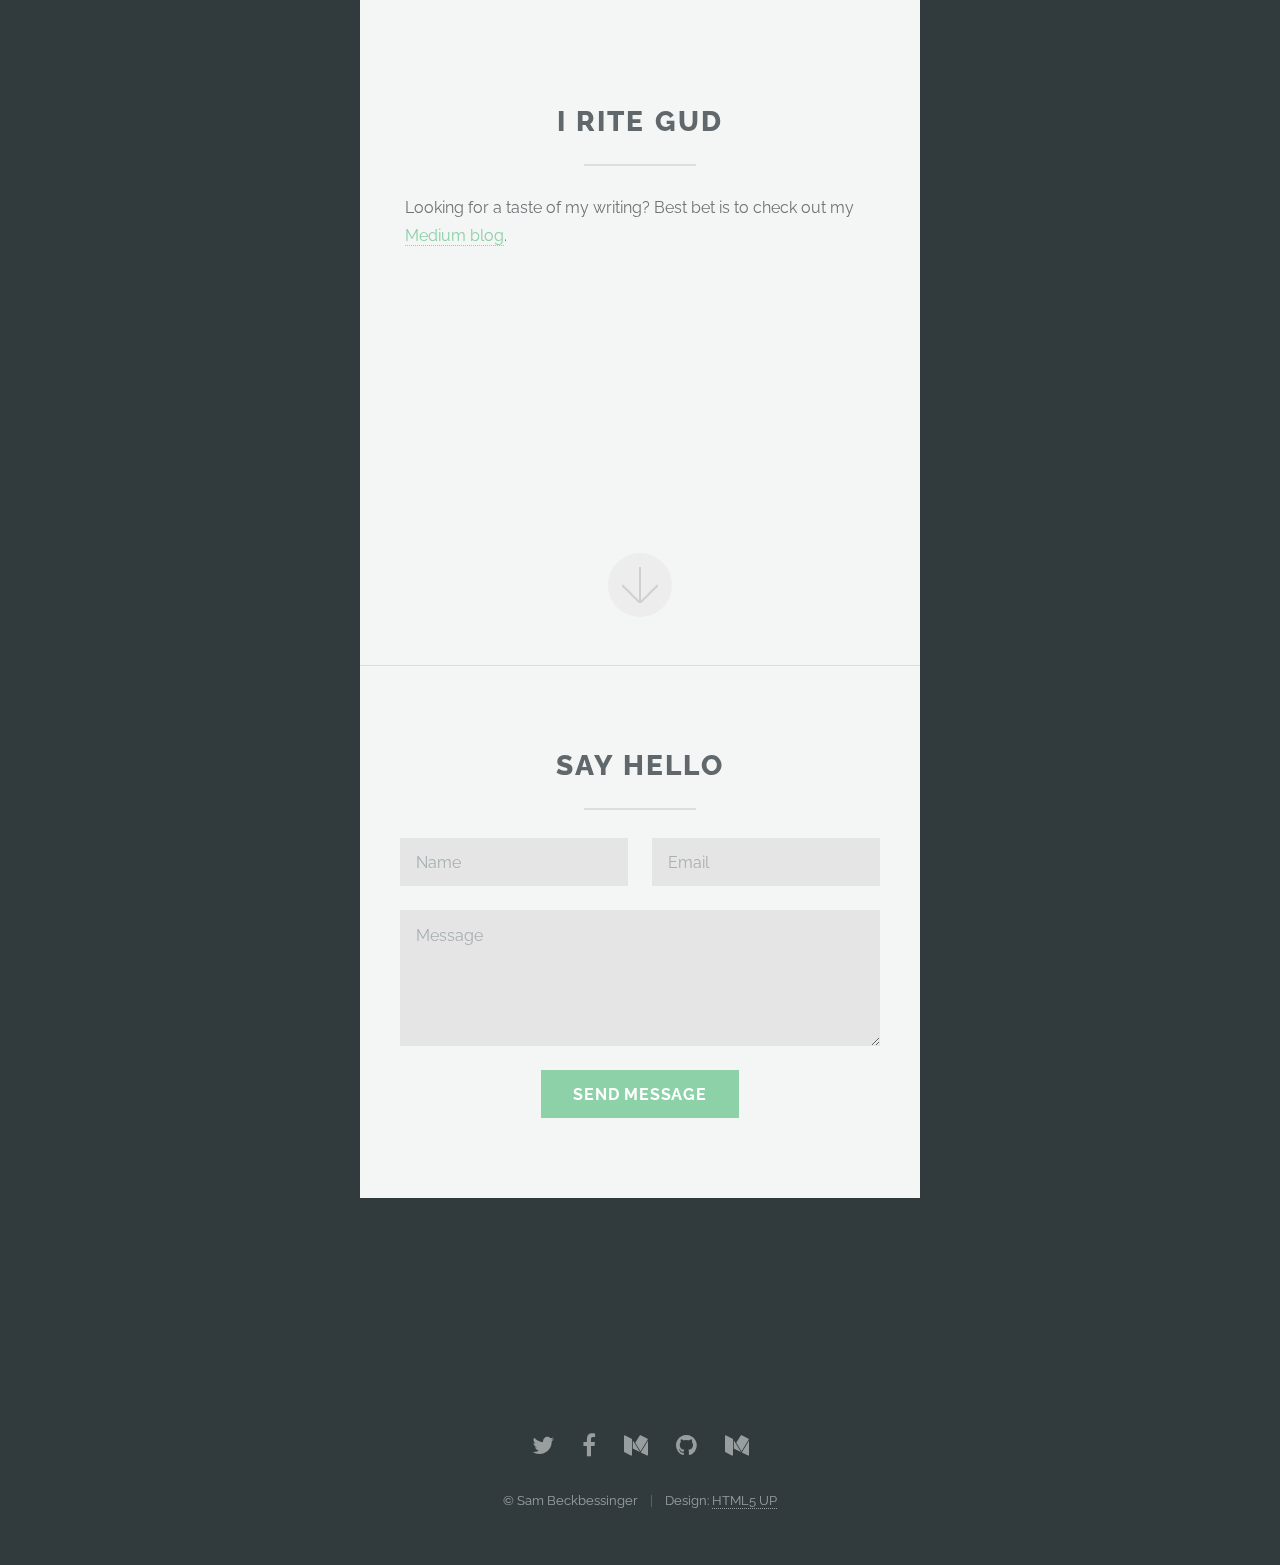
==== commit cbb5fe0e: "Add writing section" ====
--- a/index.html
+++ b/index.html
@@ -17,7 +17,8 @@
 		<!--[if lte IE 8]><link rel="stylesheet" href="assets/css/ie8.css" /><![endif]-->
 		<!--[if lte IE 9]><link rel="stylesheet" href="assets/css/ie9.css" /><![endif]-->
 		<!--Favicons and icons-->
-		<link rel="icon" type="image/png" sizes="16x16" href="images/icons/favicon-16x16.png">
+		<link rel="icon" type="image/png" sizes="16x16" href="images/icons/favicon.ico">
+		<link rel="icon" type="image/png" sizes="32x32" href="images/icons/favicon.png">
 	</head>
 	<body>
 
@@ -114,9 +115,22 @@
 						</ul>
 						<p>Looking for something different? Get in touch and let's chat.</p>
 					</div>
-					<a href="#footer" class="goto-next scrolly">Next</a>
+					<a href="#five" class="goto-next scrolly">Next</a>
 				</div>
 			</section>
+
+			<!-- Five -->
+				<section id="five" class="main">
+					<div class="container">
+						<div class="content">
+							<header class="major">
+								<h2>i rite gud</h2>
+							</header>
+							<p>Looking for a taste of my writing? Best bet is to check out my <a href="https://medium.com/@greenhamsam" target="_blank">Medium blog</a>.</p>
+						</div>
+						<a href="#footer" class="goto-next scrolly">Next</a>
+					</div>
+				</section>
 
 		<!-- Footer -->
 			<section id="footer">
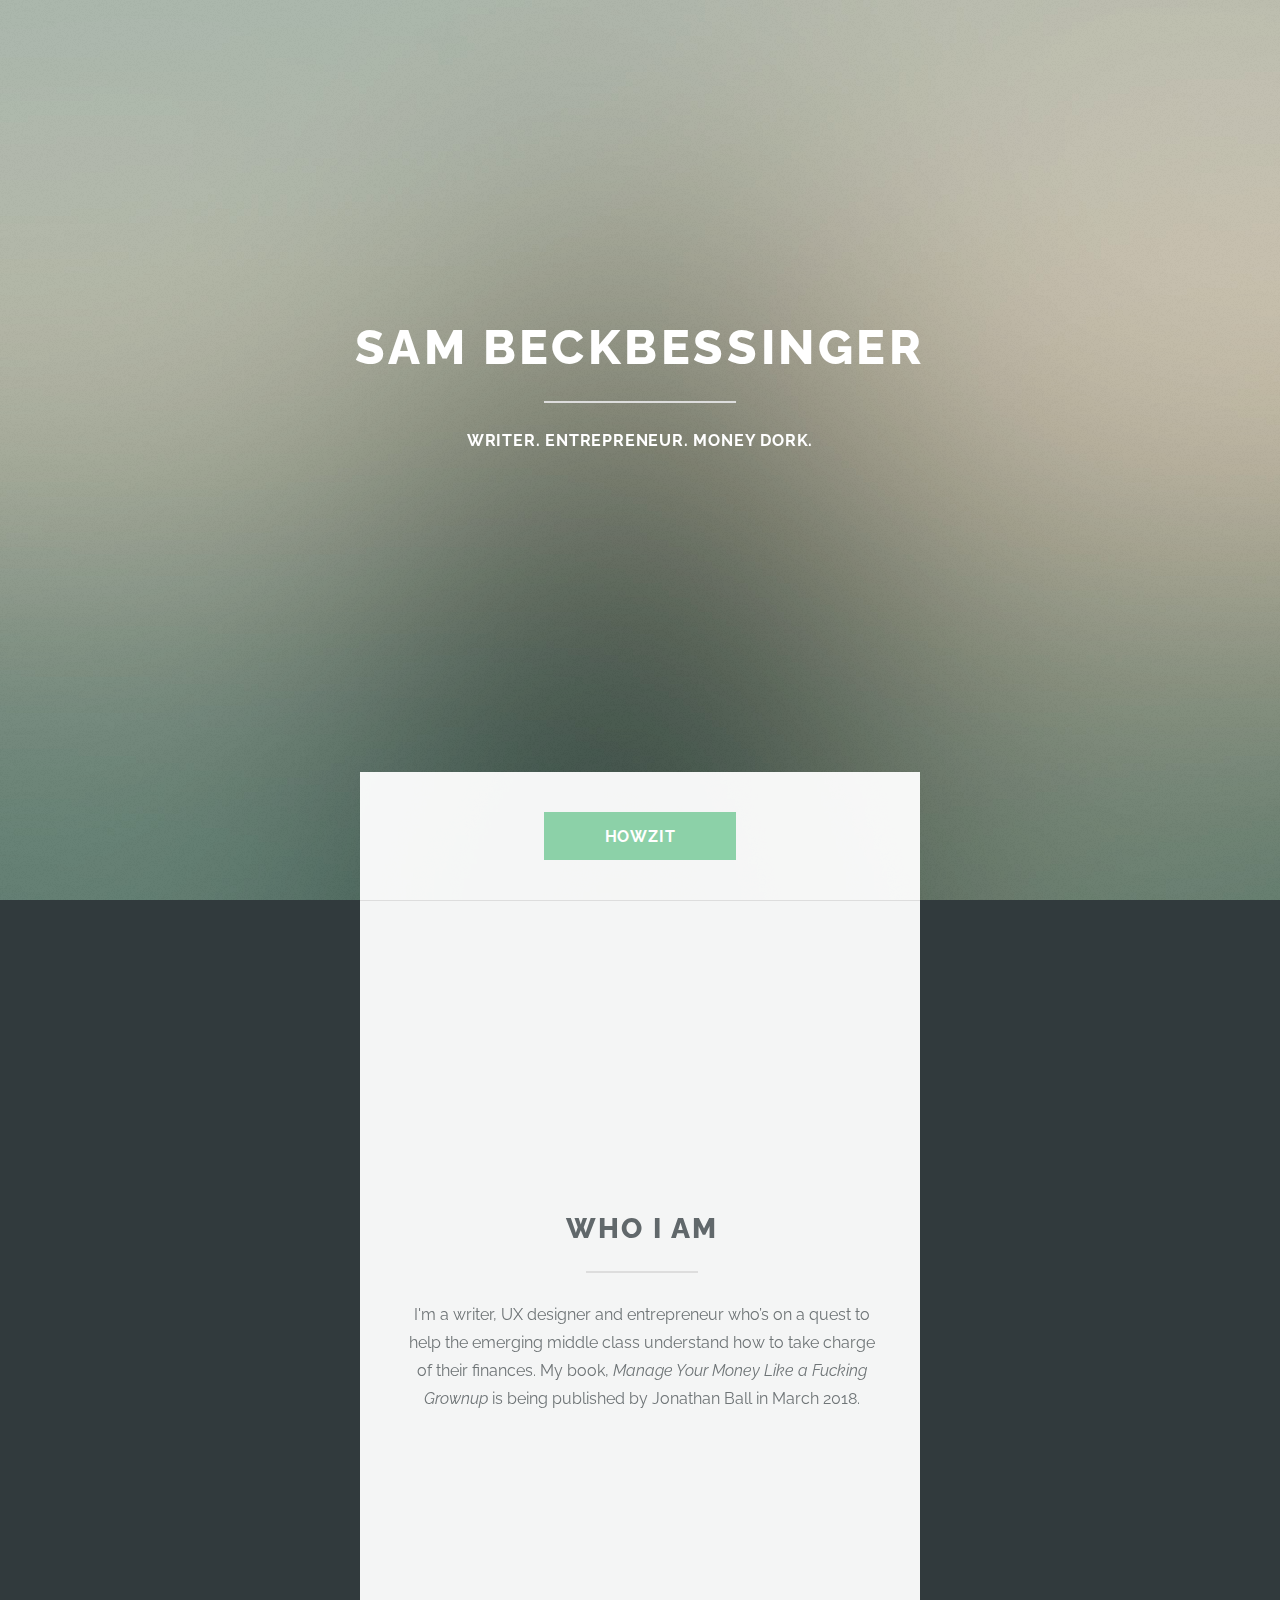
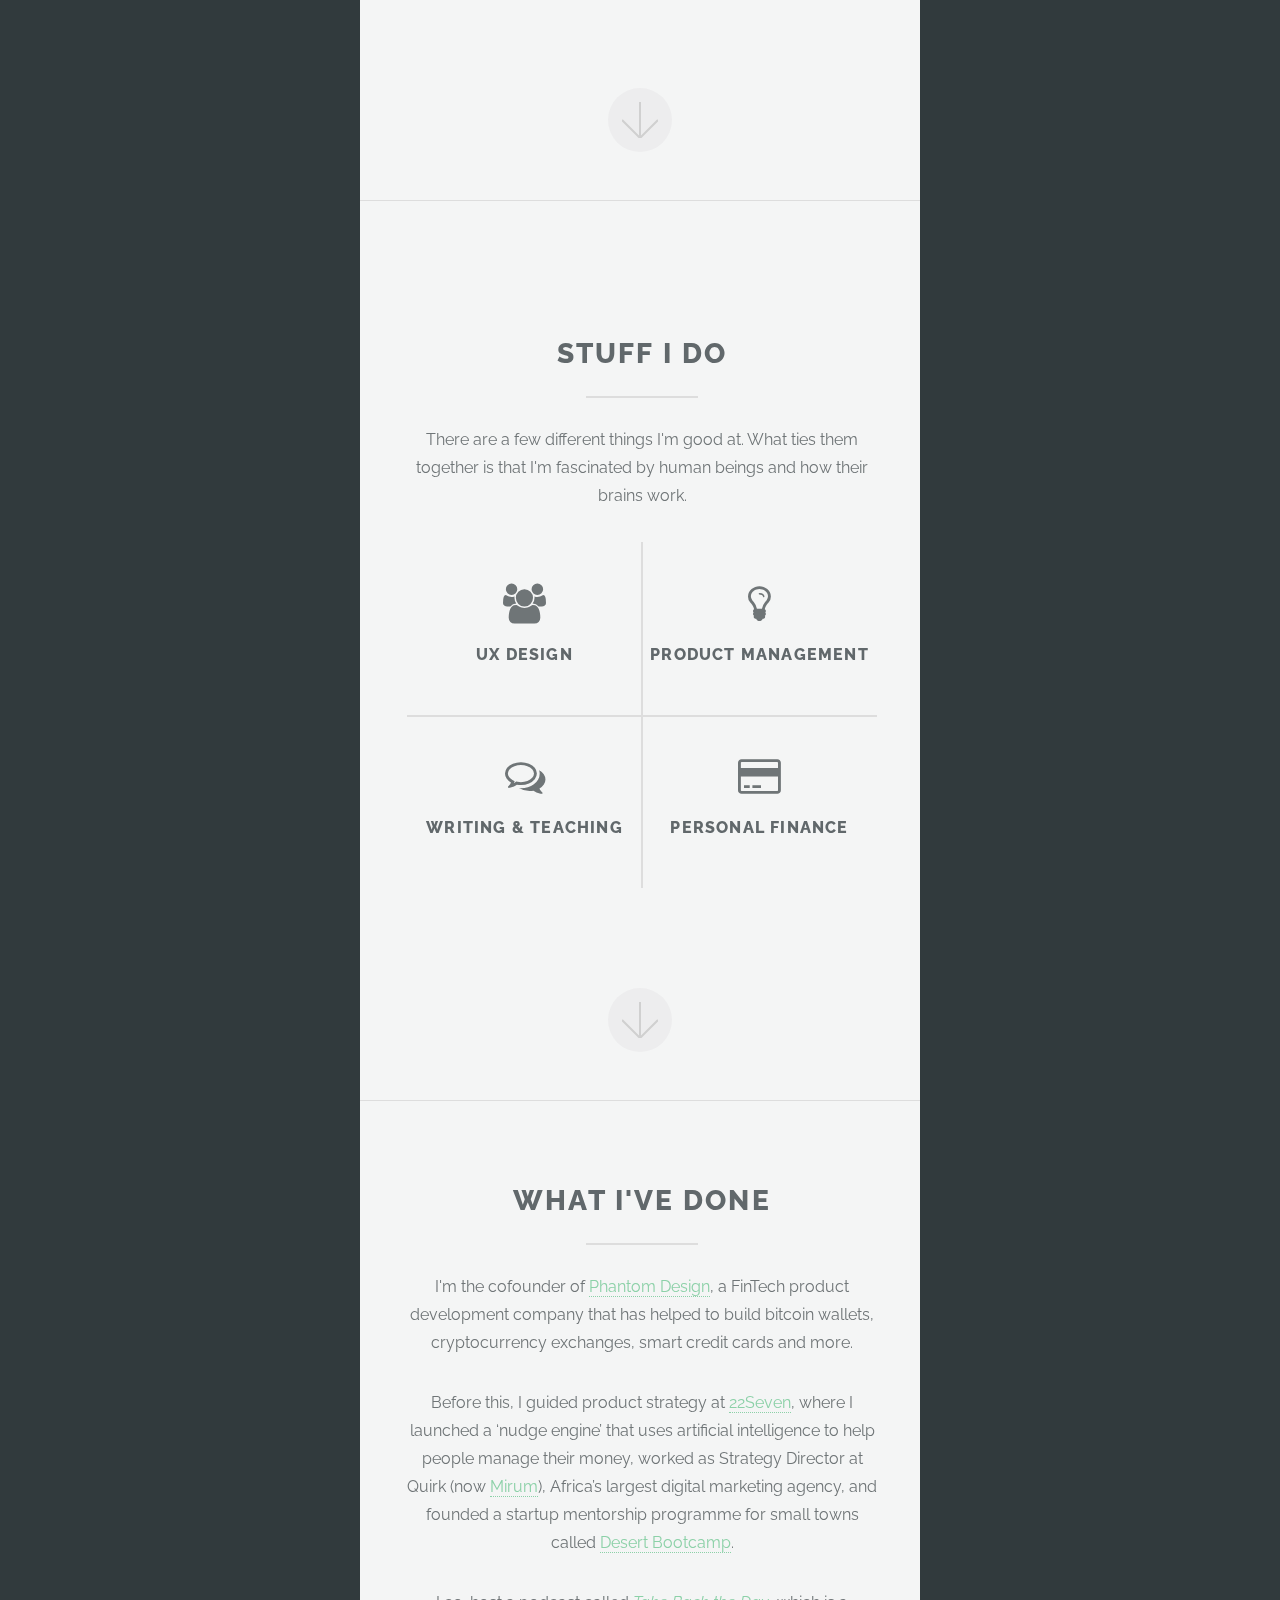
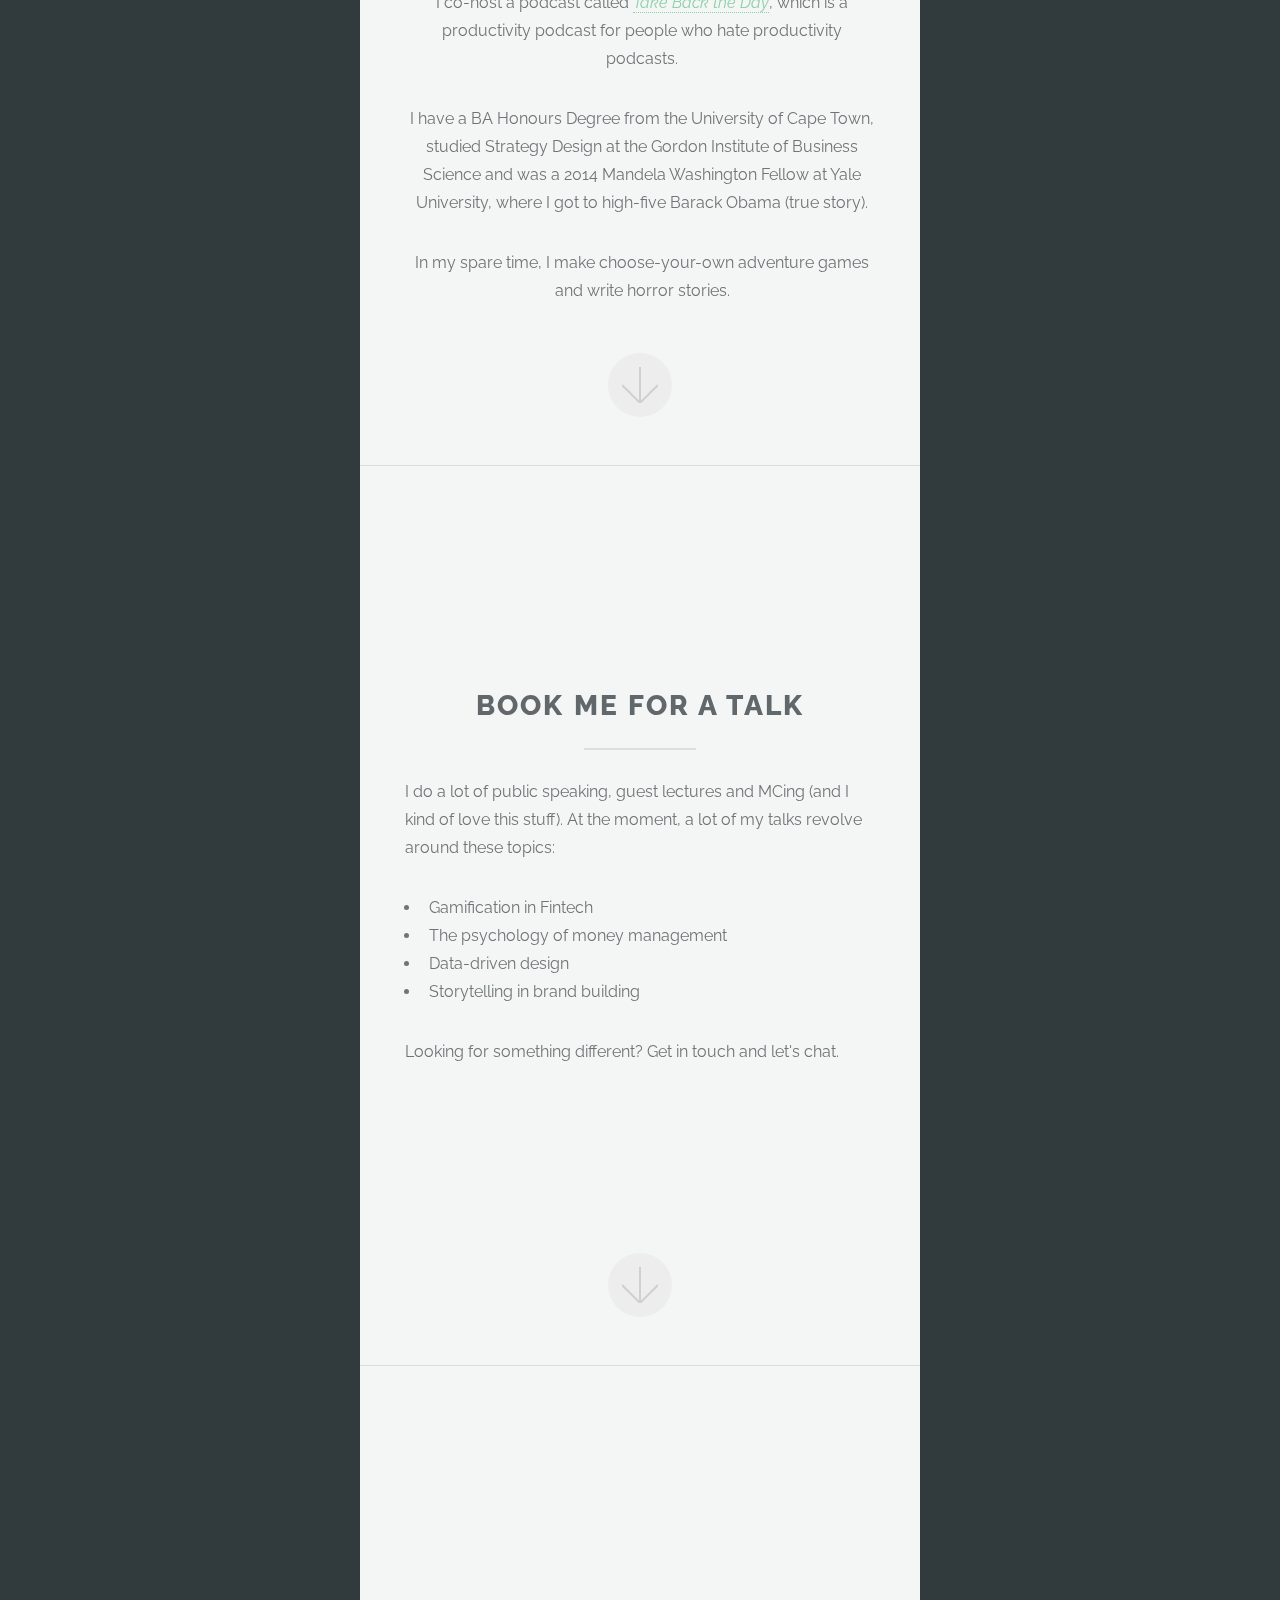
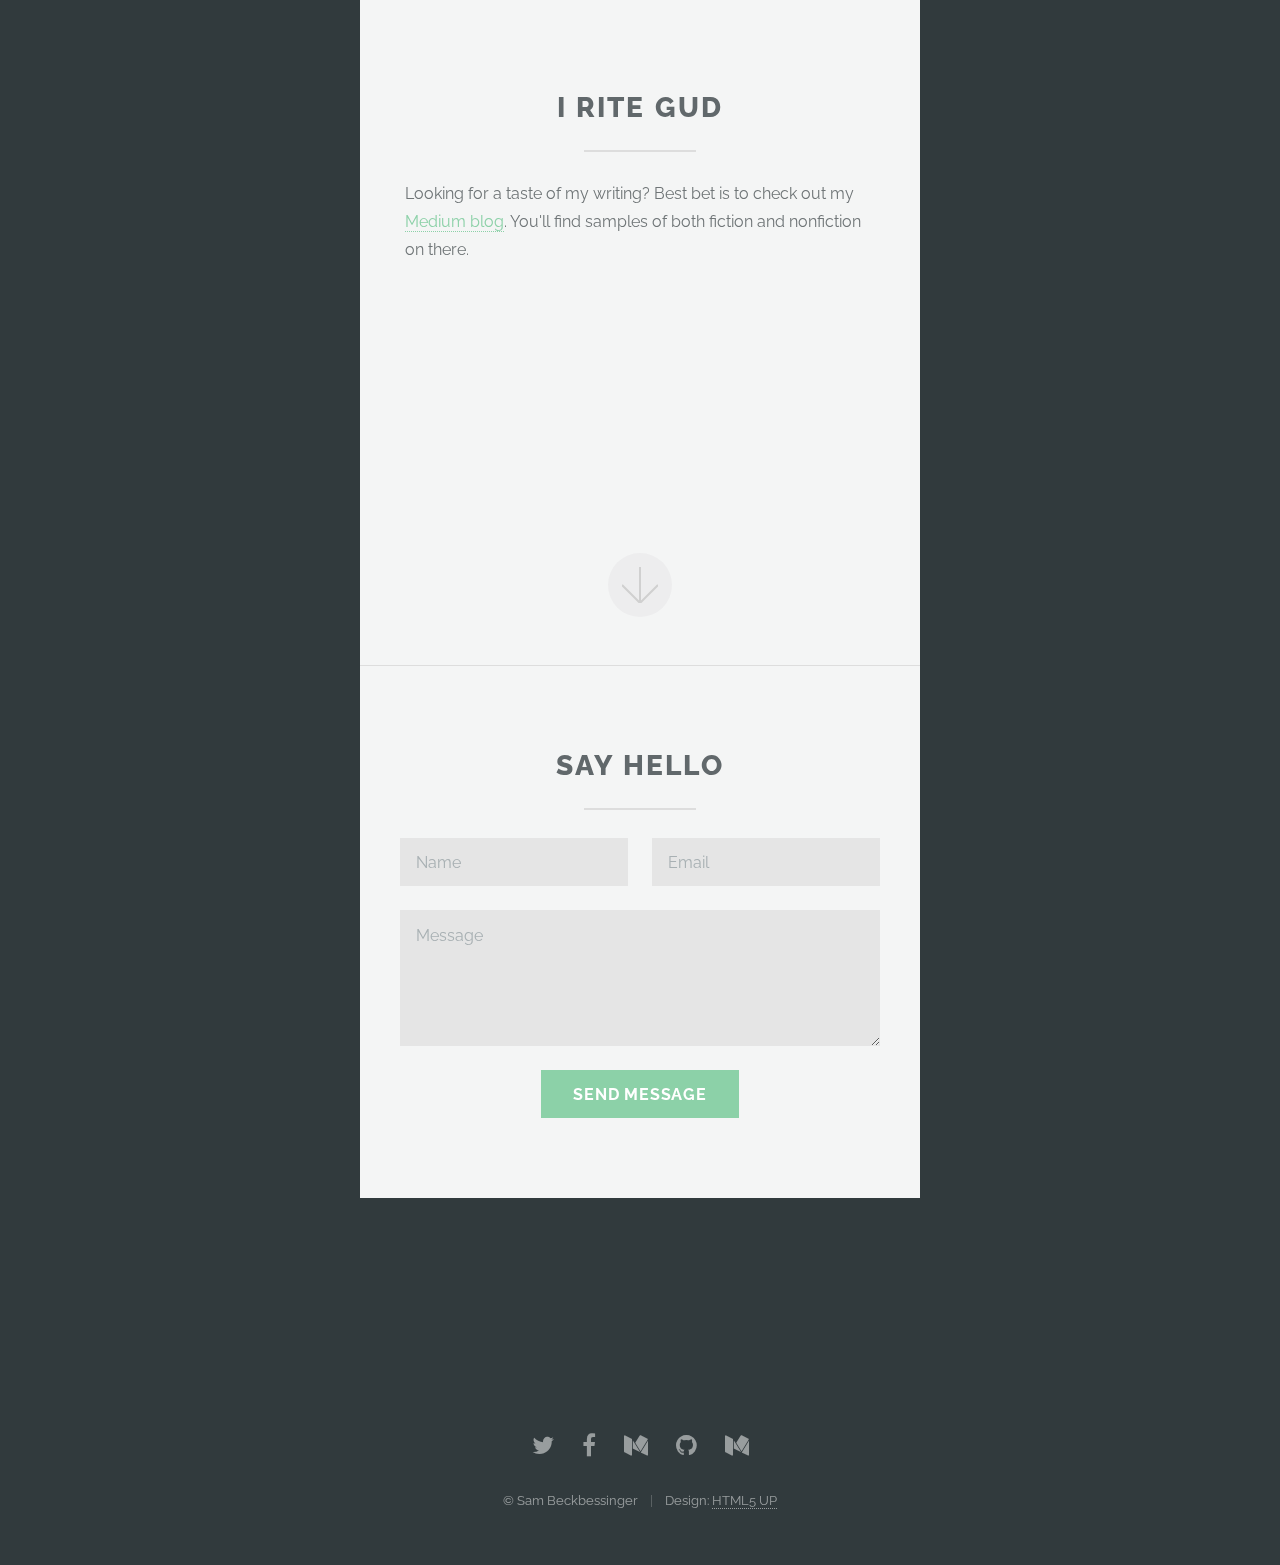
==== commit 241ecc6c: "content change - writing section" ====
--- a/index.html
+++ b/index.html
@@ -126,7 +126,7 @@
 							<header class="major">
 								<h2>i rite gud</h2>
 							</header>
-							<p>Looking for a taste of my writing? Best bet is to check out my <a href="https://medium.com/@greenhamsam" target="_blank">Medium blog</a>.</p>
+							<p>Looking for a taste of my writing? Best bet is to check out my <a href="https://medium.com/@greenhamsam" target="_blank">Medium blog</a>. You'll find samples of both fiction and nonfiction on there.</p>
 						</div>
 						<a href="#footer" class="goto-next scrolly">Next</a>
 					</div>
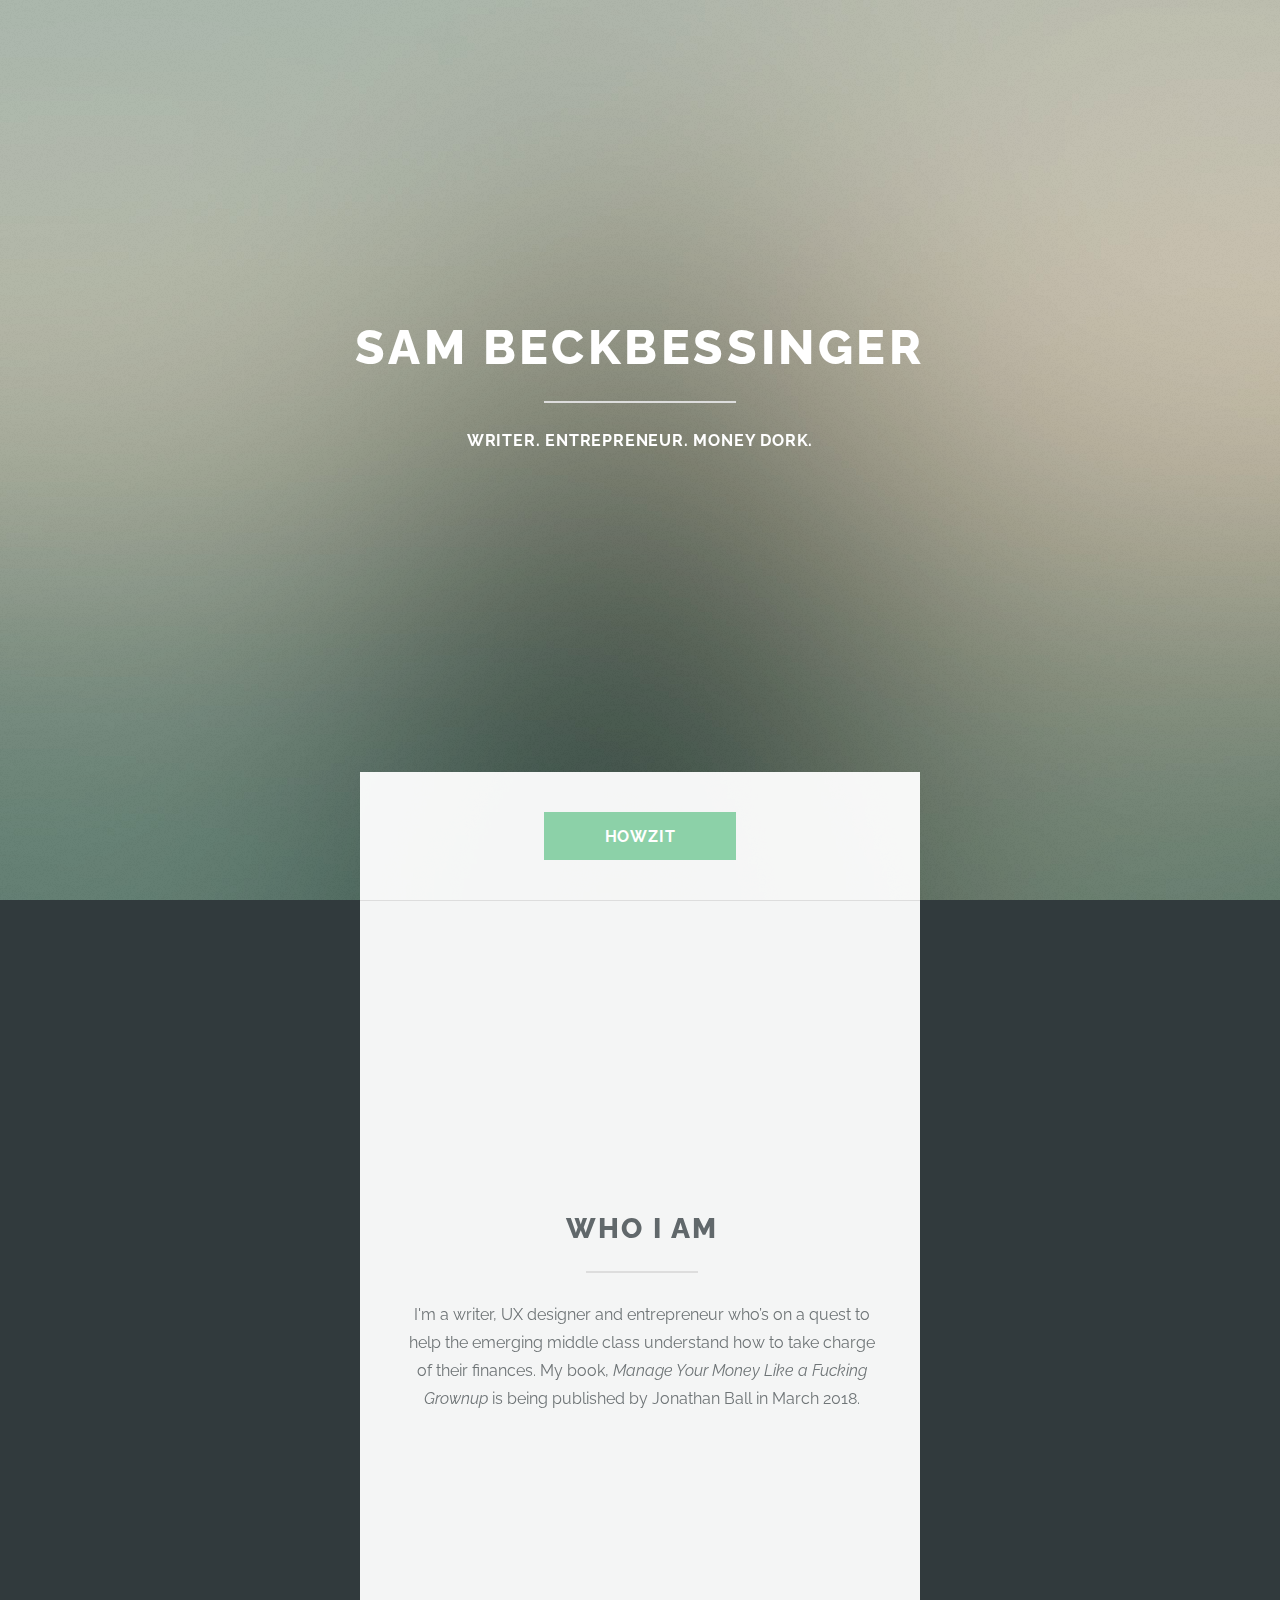
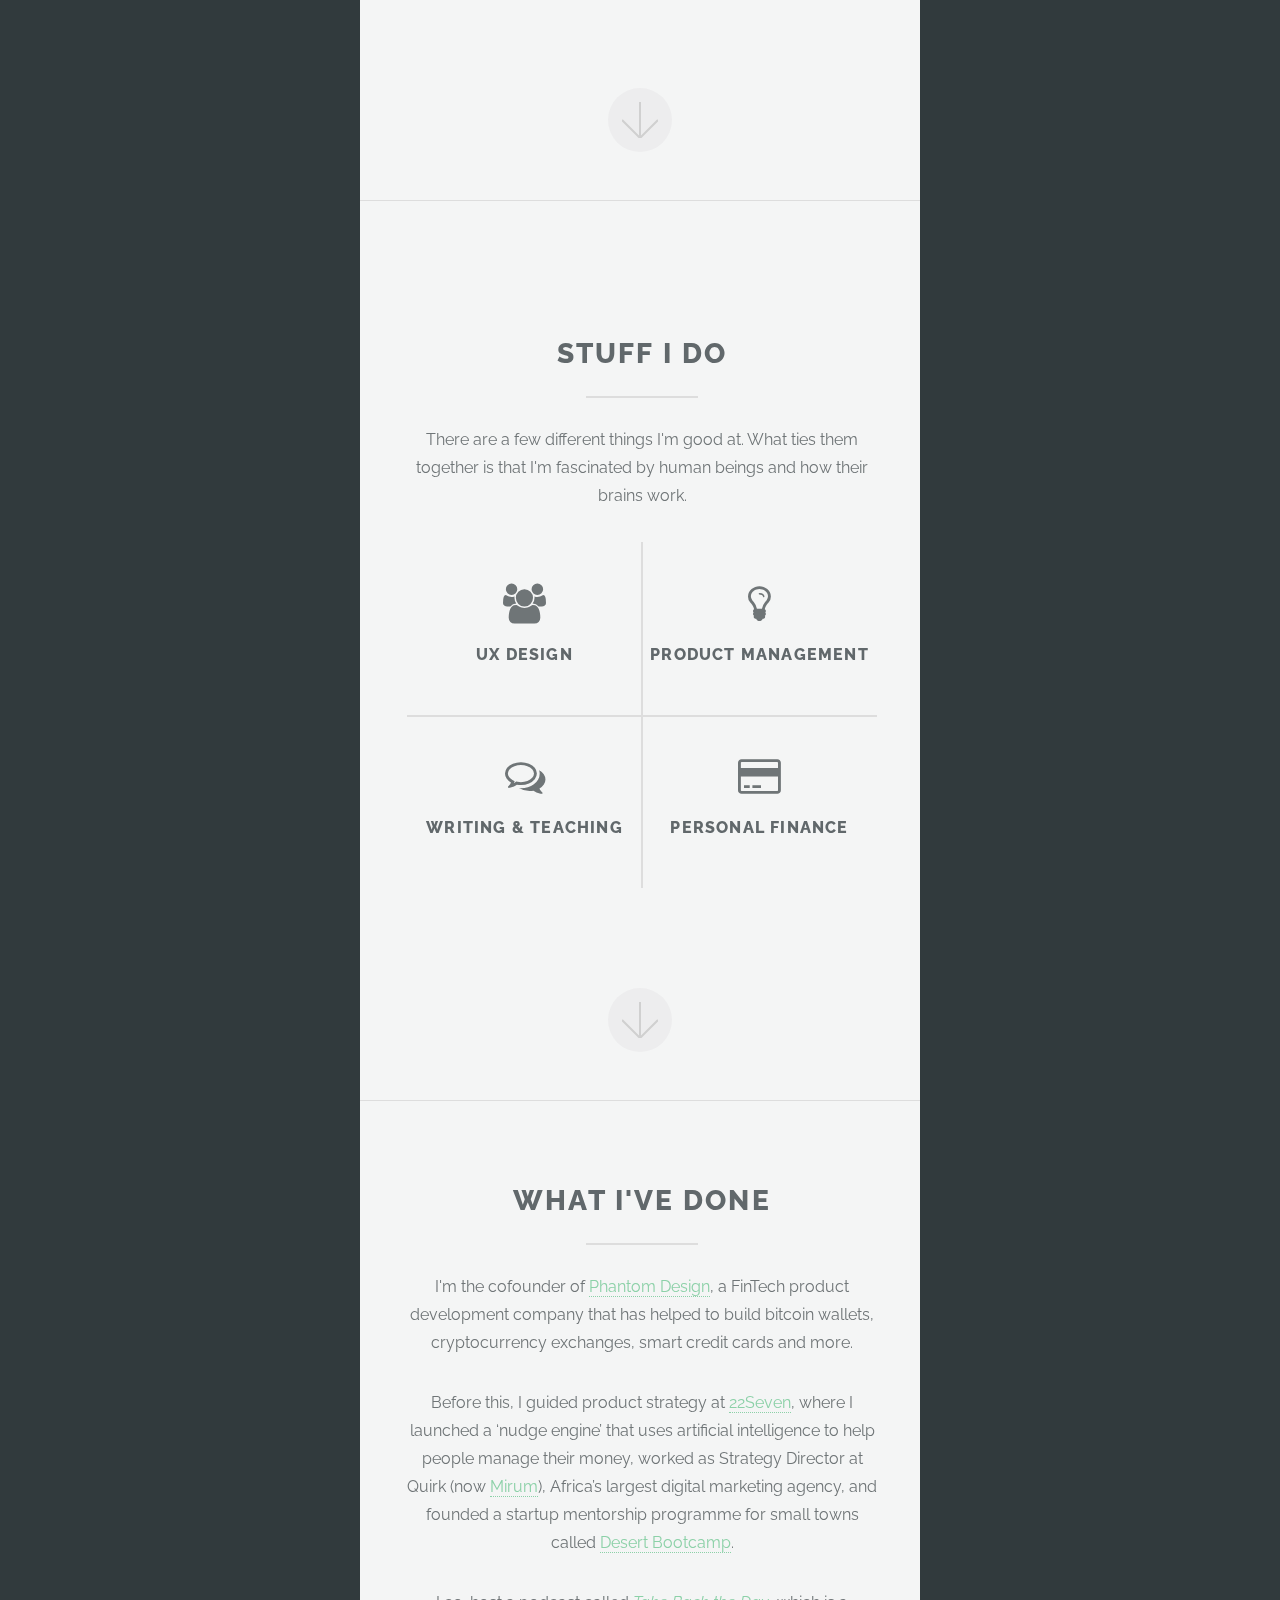
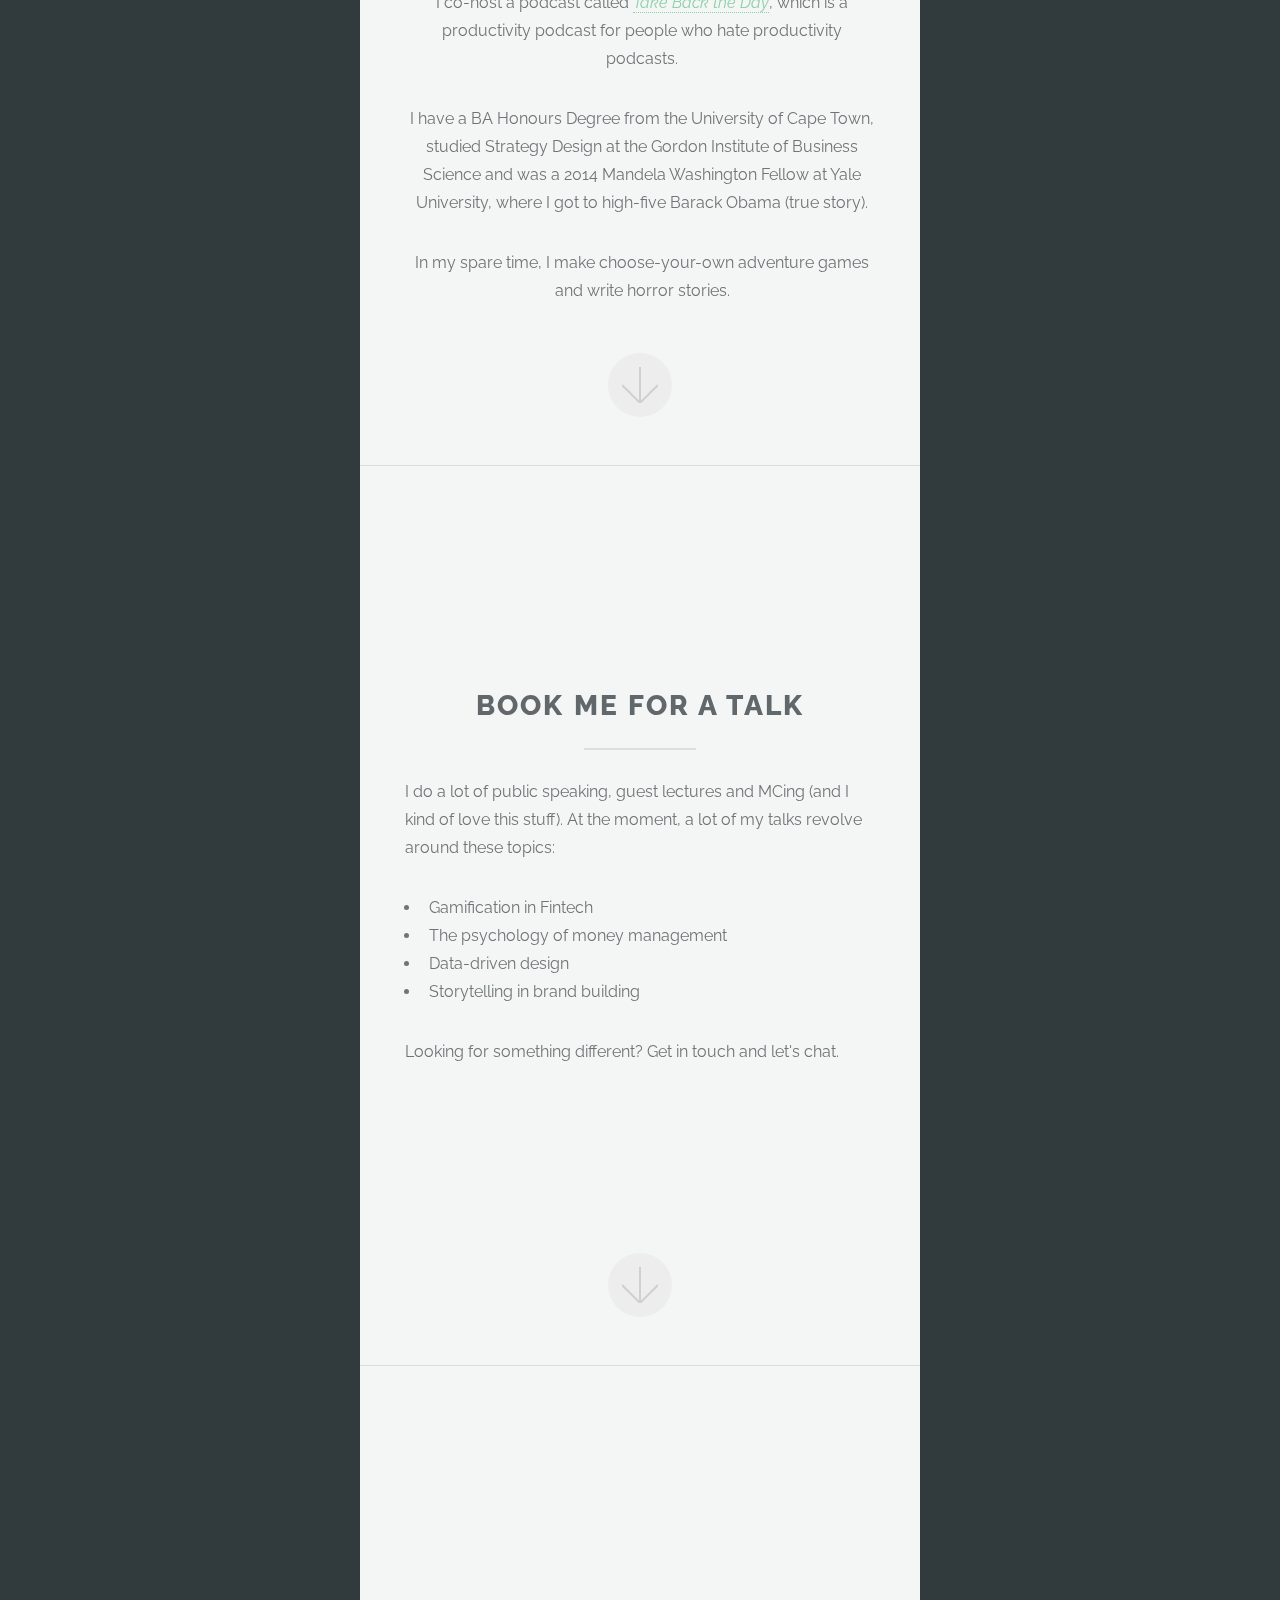
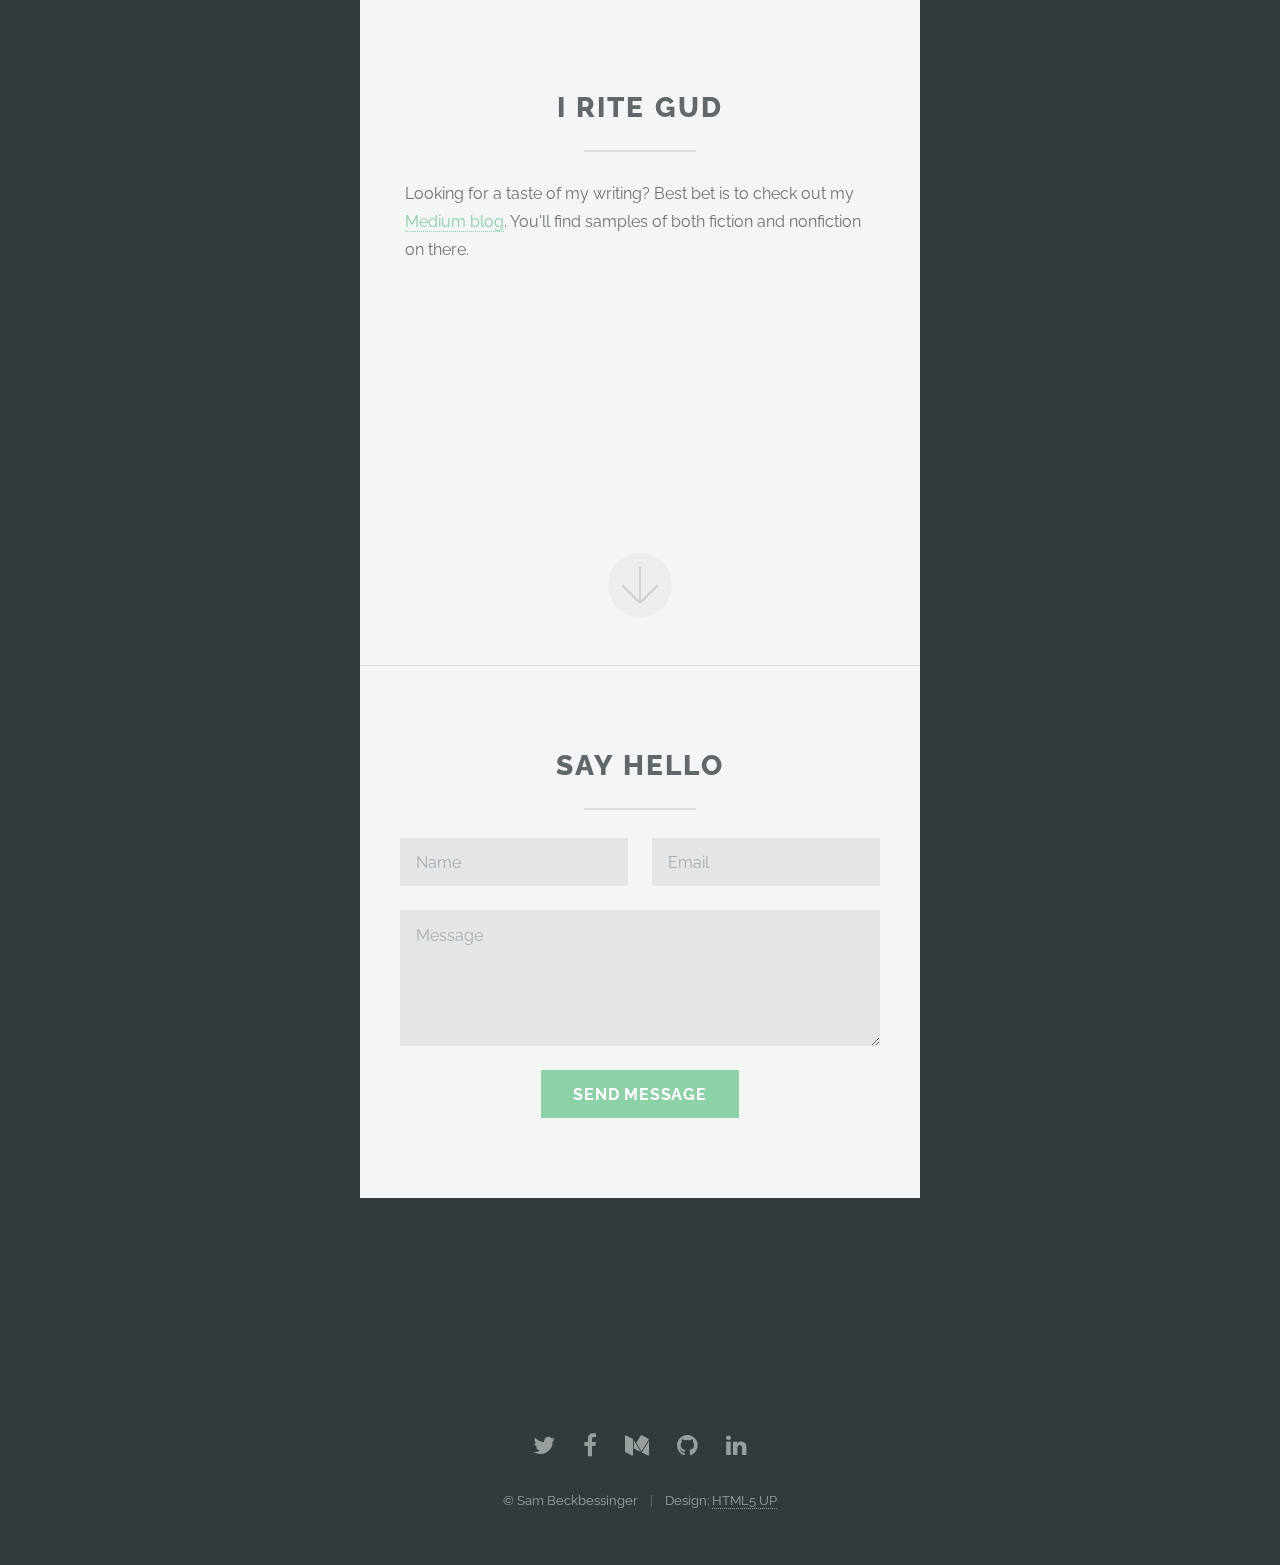
==== commit 9f35bc45: "fix linked in" ====
--- a/index.html
+++ b/index.html
@@ -38,7 +38,7 @@
 		<!-- One -->
 			<section id="one" class="main special">
 				<div class="container">
-					<span class="image fit primary"><img src="images/pic01.jpg" alt="" /></span>
+					<!-- <span class="image fit primary"><img src="images/pic01.jpg" alt="" /></span> -->
 					<div class="content">
 						<header class="major">
 							<h2>Who I am</h2>
@@ -52,7 +52,7 @@
 		<!-- Two -->
 			<section id="two" class="main special">
 				<div class="container">
-					<span class="image fit primary"><img src="images/pic02.jpg" alt="" /></span>
+					<!-- <span class="image fit primary"><img src="images/pic02.jpg" alt="" /></span> -->
 					<div class="content">
 						<header class="major">
 							<h2>Stuff I do</h2>
@@ -84,7 +84,7 @@
 			<!-- Three -->
 			<section id="three" class="main special">
 				<div class="container">
-					<span class="image fit primary"><img src="images/pic01.jpg" alt="" /></span>
+					<!-- <span class="image fit primary"><img src="images/pic01.jpg" alt="" /></span> -->
 					<div class="content">
 						<header class="major">
 							<h2>What I've done</h2>
@@ -160,7 +160,7 @@
 						<li><a href="https://www.facebook.com/sam.beckbessinger" class="icon alt fa-facebook" target="_blank"><span class="label">Facebook</span></a></li>
 						<li><a href="https://medium.com/@greenhamsam" class="icon alt fa-medium" target="_blank"><span class="label">Medium</span></a></li>
 						<li><a href="https://github.com/greenhamsam" class="icon alt fa-github" target="_blank"><span class="label">Github</span></a></li>
-						<li><a href="https://www.linkedin.com/in/sambeckbessinger/" class="icon alt fa-medium" target="_blank"><span class="label">LinkedIn</span></a></li>
+						<li><a href="https://www.linkedin.com/in/sambeckbessinger/" class="icon alt fa-linkedin" target="_blank"><span class="label">LinkedIn</span></a></li>
 					</ul>
 					<ul class="copyright">
 						<li>&copy; Sam Beckbessinger</li><li>Design: <a href="http://html5up.net">HTML5 UP</a></li>
